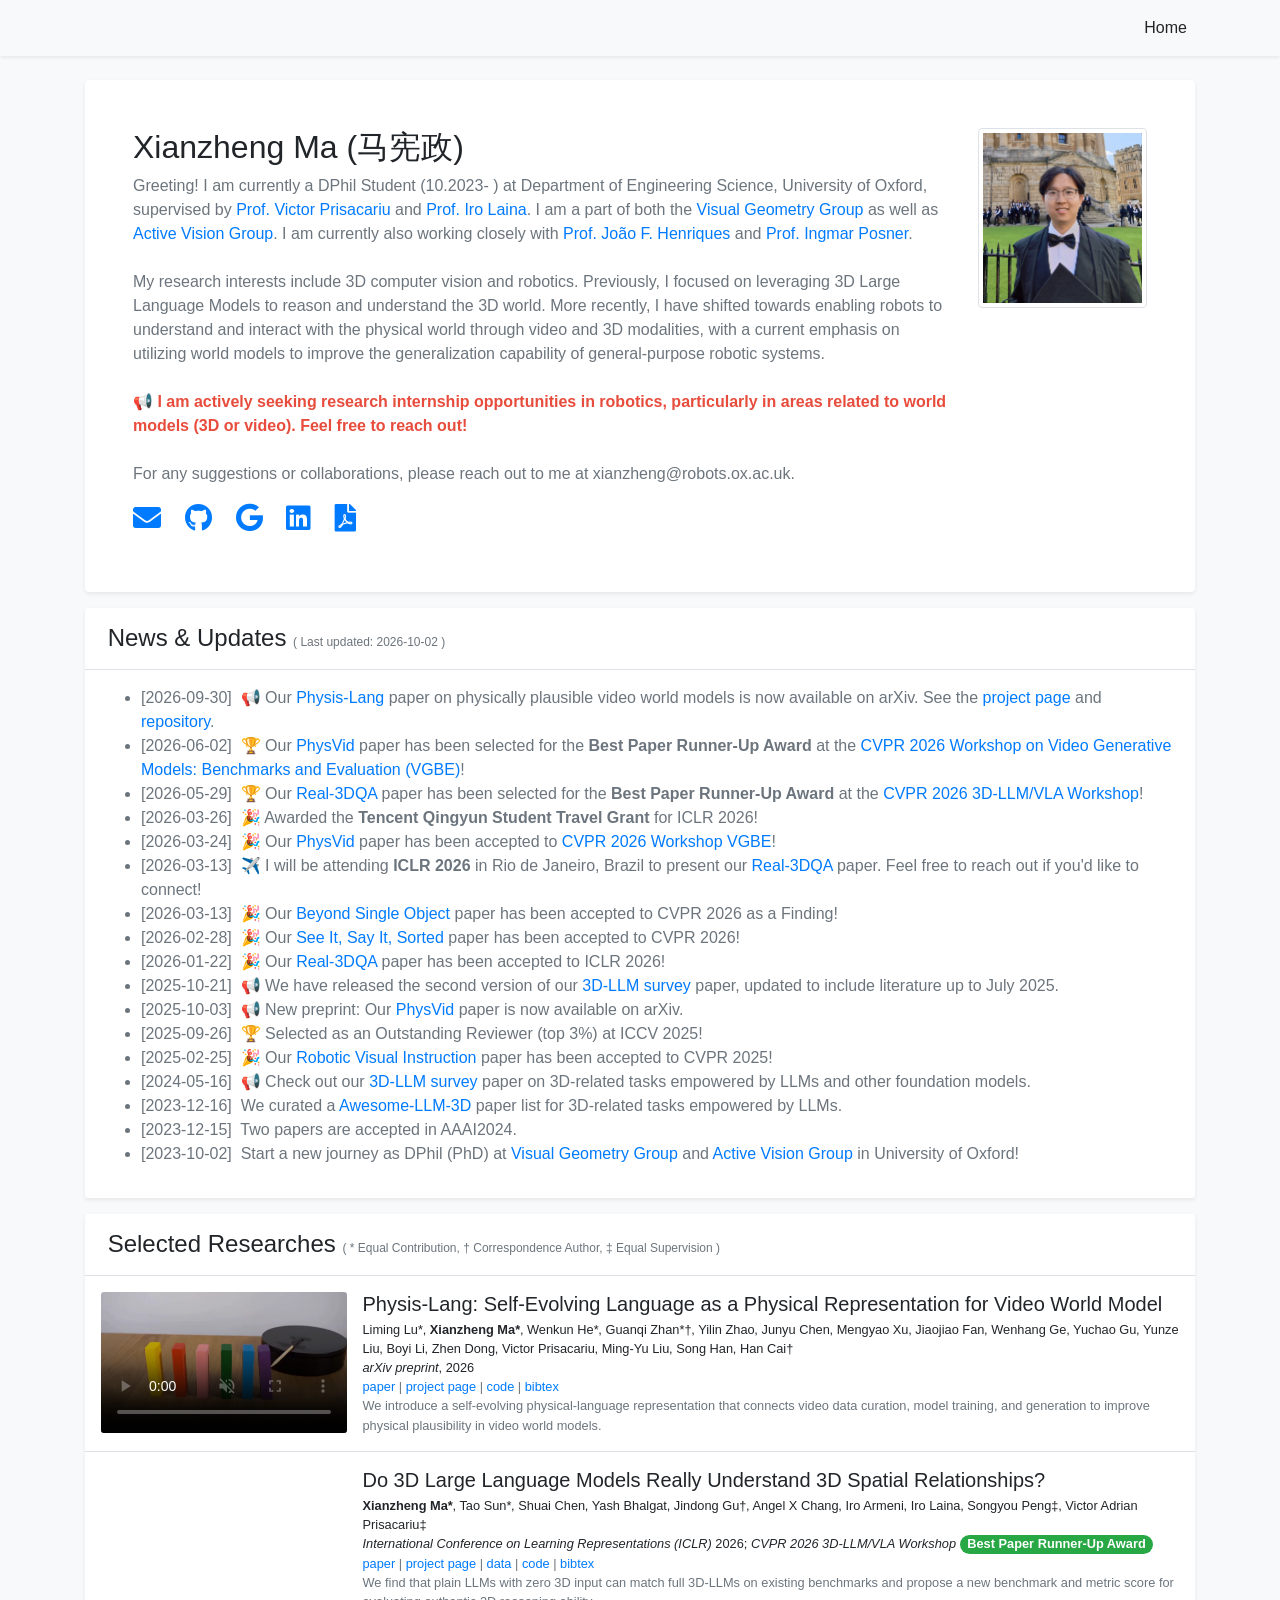
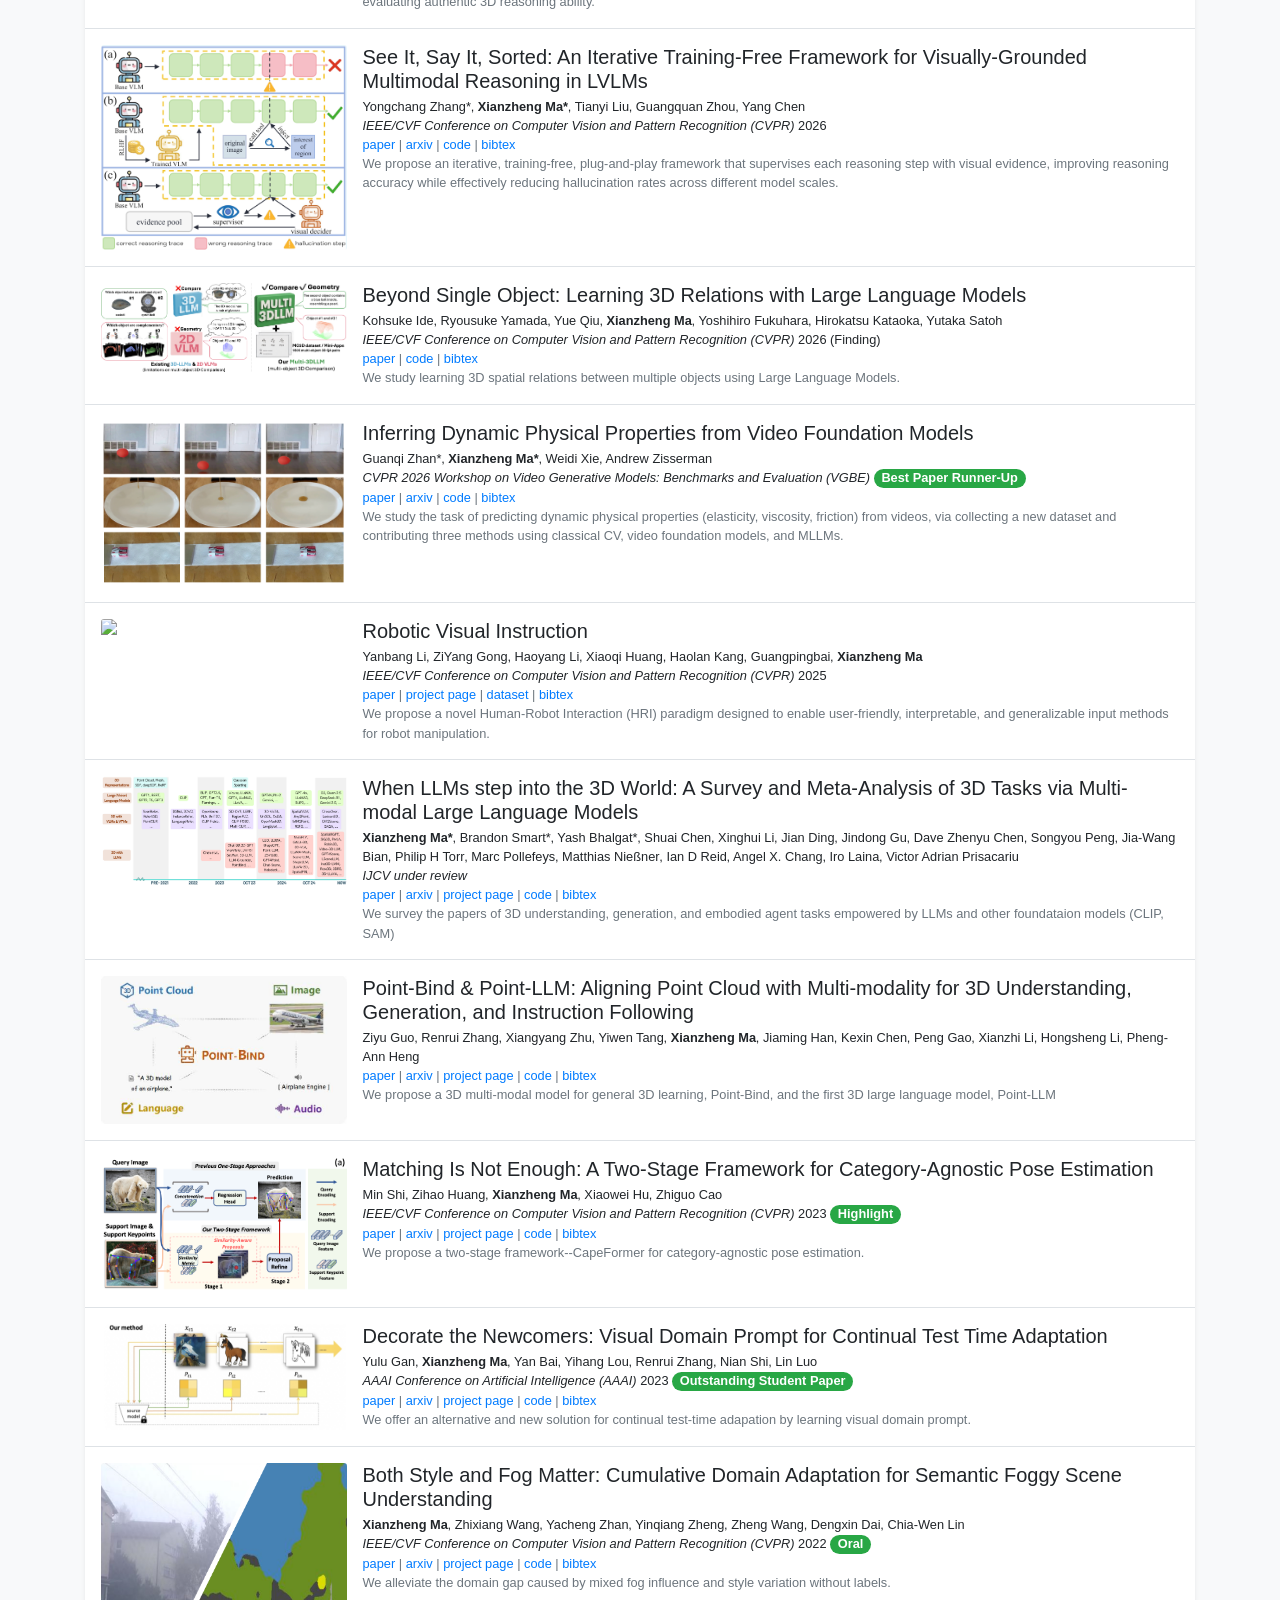
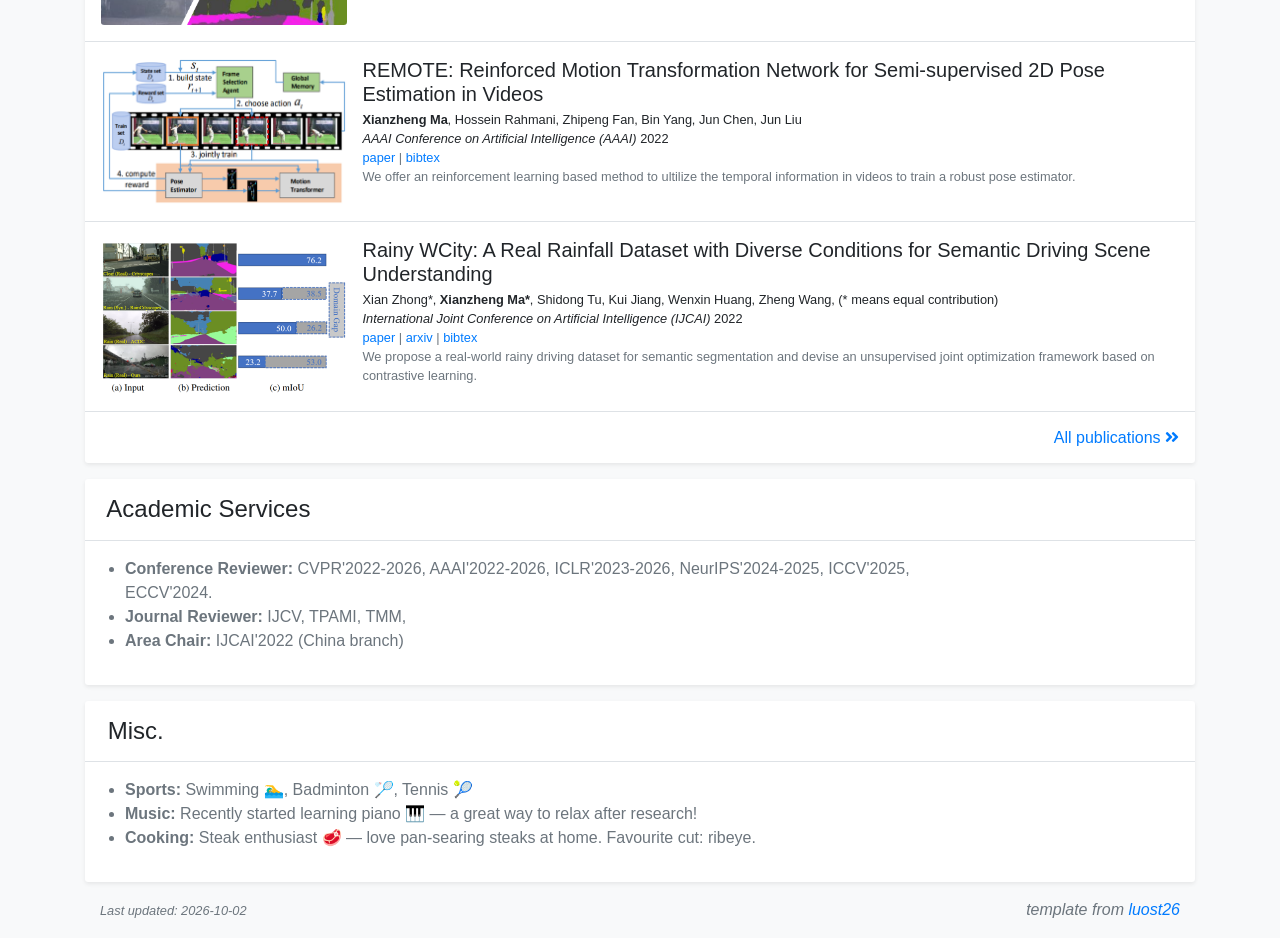
==== index.html @ 6985149c "Unify paper links in homepage news" ====
<!DOCTYPE html>
<html>

<head>
    <meta charset="utf-8">
    <meta name="viewport" content="width=device-width, initial-scale=1, shrink-to-fit=no">
    <title>Xianzheng Ma</title>
    <link href="assets/images/logo.png" rel="shortcut icon">
</head>

<!-- Stylesheets -->
<link rel="stylesheet" href="https://cdnjs.cloudflare.com/ajax/libs/twitter-bootstrap/4.6.0/css/bootstrap.min.css"
    integrity="sha512-P5MgMn1jBN01asBgU0z60Qk4QxiXo86+wlFahKrsQf37c9cro517WzVSPPV1tDKzhku2iJ2FVgL67wG03SGnNA=="
    crossorigin="anonymous" />
<link rel="stylesheet" href="https://cdnjs.cloudflare.com/ajax/libs/font-awesome/5.15.1/css/all.min.css"
    integrity="sha512-+4zCK9k+qNFUR5X+cKL9EIR+ZOhtIloNl9GIKS57V1MyNsYpYcUrUeQc9vNfzsWfV28IaLL3i96P9sdNyeRssA=="
    crossorigin="anonymous">
<link rel="stylesheet" href="https://cdnjs.cloudflare.com/ajax/libs/academicons/1.9.1/css/academicons.min.css"
    integrity="sha512-b1ASx0WHgVFL5ZQhTgiPWX+68KjS38Jk87jg7pe+qC7q9YkEtFq0z7xCglv7qGIs/68d3mAp+StfC8WKC5SSAg=="
    crossorigin="anonymous" />
<link rel="stylesheet" href="https://cdnjs.cloudflare.com/ajax/libs/lato-font/3.0.0/css/lato-font.min.css">
<link rel="stylesheet" href="assets/css/global.css">


<body class="bg-light">
    <nav class="navbar navbar-expand-lg navbar-light bg-light fixed-top mb-5 shadow-sm">
        <div class="container">
            <button class="navbar-toggler" type="button" data-toggle="collapse" data-target="#navbarResponsive"
                aria-controls="navbarResponsive" aria-expanded="false" aria-label="Toggle navigation">
                <span class="navbar-toggler-icon"></span>
            </button>

            <div class="collapse navbar-collapse" id="navbarResponsive">
                <ul class="navbar-nav ml-auto">

                    <li class="nav-item active">
                        <a class="nav-link" href="/">Home
                            <span class="sr-only">(current)</span>
                        </a>
                    </li>
                    <!-- <li class="nav-item ">
                    <a class="nav-link" href="misc.html">Misc
                        
                    </a>
                </li> -->
                    <!-- <li class="nav-item ">
                    <a class="nav-link" href="/resources">Resources -->

                    </a>
                    </li>

                </ul>
            </div>
        </div>
    </nav>
    <div class="container">
        <div class="card border-0 shadow-sm bg-white">
            <div class="card-body p-5">
                <div class="row">
                    <div class="col">
                        <p class="h2 font-weight-normal">Xianzheng Ma <span>(马宪政)</span></h1>
                        <p class="text-muted">
                            Greeting! I am currently a DPhil Student (10.2023- ) at Department of Engineering Science,
                            University of Oxford, supervised by <a target="_blank"
                                href="https://www.robots.ox.ac.uk/~victor//">Prof. Victor Prisacariu</a> and <a
                                target="_blank" href="https://eng.ox.ac.uk/people/iro-laina/">Prof. Iro Laina</a>.
                            I am a part of both the <a href="https://www.robots.ox.ac.uk/~vgg/">Visual Geometry
                                Group</a> as well as <a
                                href="https://www.robots.ox.ac.uk/ActiveVision/index.html">Active Vision Group</a>.
                            <!-- Previously, I was a full-time researcher at Shanghai AI Lab, under the supervision of <a
                                target="_blank" href="http://xpixel.group/2010/01/20/chaodong.html">Prof. Chao Dong</a>.
                            I obtained my Bachelor's and Master's degrees from Wuhan University in 2018 and 2021. <br>
                            <br> -->
                            I am currently also working closely with <a target="_blank"
                                href="https://www.robots.ox.ac.uk/~joao/">Prof. João F. Henriques</a> and <a
                                target="_blank" href="https://ori.ox.ac.uk/people/ingmar-posner">Prof. Ingmar
                                Posner</a>.
                            <br><br>
                            My research interests include 3D computer vision and robotics. Previously, I focused on
                            leveraging 3D Large Language Models to reason and understand the 3D world. More recently, I
                            have
                            shifted towards enabling robots to understand and interact with the physical world through
                            video and
                            3D modalities, with a current emphasis on utilizing world models to improve the
                            generalization capability of general-purpose robotic systems. <br> <br>
                            <strong style="color: #e74c3c;">📢 I am actively seeking research internship opportunities
                                in robotics,
                                particularly in areas related to world models (3D or video). Feel free to
                                reach out!</strong> <br> <br>
                            For any suggestions or collaborations, please reach out to me at xianzheng@robots.ox.ac.uk.
                        </p>
                        <p class="text-muted">

                        </p>
                    </div>
                    <div class="col-md-auto">
                        <figure class="figure">
                            <img src="assets/images/portrait_L.jpg" class="figure-img img-fluid img-thumbnail"
                                style="height: 180px;" data-toggle="tooltip" data-placement="top">
                            <figcaption class="figure-caption text-right"></figcaption>
                        </figure>
                    </div>

                </div>
                <div class="row h3">
                    <div class="col">
                        <a class="pr-3" href="mailto:xianzheng@robots.ox.ac.uk">
                            <i class="fa fa-envelope"></i></a>
                        <a class="pr-3" target="_blank" href="https://github.com/xianzhengma">
                            <i class="fab fa-github"></i></a>
                        <a class="pr-3" target="_blank"
                            href="https://scholar.google.com/citations?user=NS8g2mMAAAAJ&hl=zh-CN&oi=ao">
                            <i class="fab fa-google"></i></a>
                        <a class="pr-3" target="_blank" href="https://www.linkedin.com/in/xianzheng-ma-34035126b/">
                            <i class="fab fa-linkedin"></i></a>
                        <a class="pr-3" target="_blank" href="cv/cv_xianzheng_ma.pdf">
                            <i class="fa fa-file-pdf"></i></a>
                    </div>
                </div>
            </div>
        </div>

        <div class="my-3 p-0 bg-white shadow-sm rounded-sm">
            <h4 class="border-bottom border-gray p-3 mb-0">
                <i class="fas"></i> News & Updates <small class="text-muted"
                    style="font-size: 0.5em; font-weight: normal;">( Last updated: 2026-10-02 )</small>
            </h4>
            <div class="p-3 pl-md-3 text-muted">
                <ul>
                    <li class="text-muted">
                        [2026-09-30]&nbsp; 📢 Our <a href="https://arxiv.org/abs/2609.40358">Physis-Lang</a> paper on physically plausible video world models is now available on arXiv. See the <a href="https://physis-intelligence.github.io/physis-lang-web/">project page</a> and <a href="https://github.com/Physis-Intelligence/Physis-Lang">repository</a>.
                    </li>
                    <li class="text-muted">
                        [2026-06-02]&nbsp; 🏆 Our <a href="https://arxiv.org/abs/2510.02311">PhysVid</a> paper has been selected for the <strong>Best Paper Runner-Up Award</strong> at the <a href="https://vidgen-bench-eval.github.io/">CVPR 2026 Workshop on Video Generative Models: Benchmarks and Evaluation (VGBE)</a>!
                    </li>
                    <li class="text-muted">
                        [2026-05-29]&nbsp; 🏆 Our <a href="https://real-3dqa.github.io/">Real-3DQA</a> paper has been selected for the <strong>Best Paper Runner-Up Award</strong> at the <a href="https://3d-llm-vla.github.io/">CVPR 2026 3D-LLM/VLA Workshop</a>!
                    </li>
                    <li class="text-muted">
                        [2026-03-26]&nbsp; 🎉 Awarded the <strong>Tencent Qingyun Student Travel Grant</strong> for ICLR 2026!
                    </li>
                    <li class="text-muted">
                        [2026-03-24]&nbsp; 🎉 Our <a href="https://arxiv.org/abs/2510.02311">PhysVid</a> paper has been accepted to <a href="https://vidgen-bench-eval.github.io/">CVPR 2026 Workshop VGBE</a>!
                    </li>
                    <li class="text-muted">
                        [2026-03-13]&nbsp; ✈️ I will be attending <strong>ICLR 2026</strong> in Rio de Janeiro, Brazil
                        to present our <a href="https://real-3dqa.github.io/">Real-3DQA</a> paper. Feel free to reach
                        out if you'd like to connect!
                    </li>
                    <li class="text-muted">
                        [2026-03-13]&nbsp; 🎉 Our <a href="https://arxiv.org/abs/2608.15710">Beyond Single Object</a> paper has been accepted to CVPR 2026 as a
                        Finding!
                    </li>
                    <li class="text-muted">
                        [2026-02-28]&nbsp; 🎉 Our <a href="https://arxiv.org/abs/2602.21497v1">See It, Say It, Sorted</a> paper has been accepted to CVPR 2026!
                    </li>
                    <li class="text-muted">
                        [2026-01-22]&nbsp; 🎉 Our <a href="https://real-3dqa.github.io/">Real-3DQA</a> paper has been
                        accepted to ICLR 2026!
                    </li>
                    <li class="text-muted">
                        [2025-10-21]&nbsp; 📢 We have released the second version of our <a href="https://arxiv.org/abs/2405.10255v2">3D-LLM survey</a> paper, updated to include literature up to July 2025.
                    </li>
                    <li class="text-muted">
                        [2025-10-03]&nbsp; 📢 New preprint: Our <a href="https://arxiv.org/abs/2510.02311">PhysVid</a> paper is now available on arXiv.
                    </li>
                    <li class="text-muted">
                        [2025-09-26]&nbsp; 🏆 Selected as an Outstanding Reviewer (top 3%) at ICCV 2025!
                    </li>
                    <li class="text-muted">
                        [2025-02-25]&nbsp; 🎉 Our <a href="https://arxiv.org/abs/2505.00693">Robotic Visual Instruction</a> paper has been accepted to CVPR 2025!
                    </li>
                    <li class="text-muted">
                        [2024-05-16]&nbsp; 📢 Check out our <a href="https://arxiv.org/abs/2405.10255">3D-LLM survey</a> paper on 3D-related tasks empowered by LLMs and other foundation models.
                    </li>
                    <li class="text-muted">
                        [2023-12-16]&nbsp; We curated a <a
                            href="https://github.com/ActiveVisionLab/Awesome-LLM-3D">Awesome-LLM-3D</a> paper list for
                        3D-related tasks empowered by LLMs.
                    </li>
                    <li class="text-muted">
                        [2023-12-15]&nbsp; Two papers are accepted in AAAI2024.
                    </li>
                    <li class="text-muted">
                        [2023-10-02]&nbsp; Start a new journey as DPhil (PhD) at <a
                            href="https://www.robots.ox.ac.uk/~vgg/">Visual Geometry Group</a> and <a
                            href="https://www.robots.ox.ac.uk/ActiveVision/index.html">Active Vision Group</a> in
                        University of Oxford!
                    </li>
                </ul>
            </div>
        </div>


        <div class="my-3 p-0 bg-white shadow-sm rounded-sm">
            <h4 class="border-bottom border-gray p-3 mb-0">
                <i class="fas"></i> Selected Researches <small class="text-muted"
                    style="font-size: 0.5em; font-weight: normal;">( * Equal Contribution, † Correspondence Author, ‡
                    Equal Supervision )</small>
            </h4>

            <div class="row no-gutters position-relative border-bottom border-gray">
                <div class="col-md-4 col-xl-3 mb-md-0 p-md-3">
                    <video id="physis-demo-video" class="w-100 rounded-sm" autoplay muted playsinline controls preload="metadata"
                        style="aspect-ratio: 832 / 480; height: auto; display: block;"
                        poster="assets/pub/2026/physis-lang/collision.jpg"
                        aria-label="Physis-Lang demo: contact and collision">
                        <source src="assets/pub/2026/physis-lang/collision.mp4" type="video/mp4">
                    </video>
                </div>
                <div class="col-md-8 col-xl-9 position-static p-3 pl-md-0">
                    <h5 class="mt-0 mb-1 font-weight-normal">Physis-Lang: Self-Evolving Language as a Physical Representation for Video World Model</h5>
                    <p class="mt-0 mb-0 small">
                        <span class="comma text-body">Liming Lu*</span>
                        <span class="comma text-body"><strong>Xianzheng Ma*</strong></span>
                        <span class="comma text-body">Wenkun He*</span>
                        <span class="comma text-body">Guanqi Zhan*†</span>
                        <span class="comma text-body">Yilin Zhao</span>
                        <span class="comma text-body">Junyu Chen</span>
                        <span class="comma text-body">Mengyao Xu</span>
                        <span class="comma text-body">Jiaojiao Fan</span>
                        <span class="comma text-body">Wenhang Ge</span>
                        <span class="comma text-body">Yuchao Gu</span>
                        <span class="comma text-body">Yunze Liu</span>
                        <span class="comma text-body">Boyi Li</span>
                        <span class="comma text-body">Zhen Dong</span>
                        <span class="comma text-body">Victor Prisacariu</span>
                        <span class="comma text-body">Ming-Yu Liu</span>
                        <span class="comma text-body">Song Han</span>
                        <span class="comma text-body">Han Cai†</span>
                    </p>

                    <p class="mt-0 mb-0 small"><i>arXiv preprint</i>, 2026</p>
                    <p class="small pb-0 mb-0 lh-125 text-muted abstract-links">
                        <a target="_blank" href="https://arxiv.org/abs/2609.40358">paper</a> |
                        <a target="_blank" href="https://physis-intelligence.github.io/physis-lang-web/">project page</a> |
                        <a target="_blank" href="https://github.com/Physis-Intelligence/Physis-Lang">code</a> |
                        <a target="_blank" href="https://physis-intelligence.github.io/physis-lang-web/#citation">bibtex</a>
                    </p>

                    <p class="mt-0 mb-0 small text-muted">We introduce a self-evolving physical-language representation that connects video data curation, model training, and generation to improve physical plausibility in video world models.</p>
                </div>
            </div>

            <div class="row no-gutters position-relative border-bottom border-gray">
                <div class="col-md-4 col-xl-3 mb-md-0 p-md-3 pub-thumbnail">
                    <video autoplay loop muted playsinline class="w-100 rounded-sm">
                        <source src="assets/pub/2026/real3dqa/demo.mp4" type="video/mp4">
                    </video>
                </div>
                <div class="col-md-8 col-xl-9 position-static p-3 pl-md-0">
                    <h5 class="mt-0 mb-1 font-weight-normal">Do 3D Large Language Models Really Understand 3D Spatial
                        Relationships?</h5>
                    <p class="mt-0 mb-0 small">
                        <span class="comma text-body"><strong>Xianzheng Ma*</strong></span>
                        <span class="comma text-body" target="_blank">Tao Sun*</span>
                        <span class="comma text-body" target="_blank">Shuai Chen</span>
                        <span class="comma text-body" target="_blank">Yash Bhalgat</span>
                        <span class="comma text-body" target="_blank">Jindong Gu†</span>
                        <span class="comma text-body" target="_blank">Angel X Chang</span>
                        <span class="comma text-body" target="_blank">Iro Armeni</span>
                        <span class="comma text-body" target="_blank">Iro Laina</span>
                        <span class="comma text-body" target="_blank">Songyou Peng‡</span>
                        <span class="comma text-body" target="_blank">Victor Adrian Prisacariu‡</span>
                    </p>

                    <p class="mt-0 mb-0 small"><i>International Conference on Learning Representations (ICLR)</i> 2026; <i>CVPR 2026 3D-LLM/VLA Workshop</i> <span class="badge badge-pill badge-custom badge-success">Best Paper Runner-Up Award</span>
                    </p>
                    <p class="mt-0 mb-0 small text-muted"></p>

                    <p class="small pb-0 mb-0 lh-125 text-muted abstract-links">
                        <a target="_blank" href="https://arxiv.org/abs/2603.23523">paper</a> |
                        <a target="_blank" href="https://real-3dqa.github.io/">project page</a> |
                        <a target="_blank" href="https://huggingface.co/datasets/Oliver-Ma/Real-3DQA">data</a> |
                        <a target="_blank" href="https://github.com/xianzhengma/Real-3DQA">code</a> |
                        <a target="_blank" href="">bibtex</a>
                    </p>

                    <p class="mt-0 mb-0 small text-muted">We find that plain LLMs with zero 3D input can match full
                        3D-LLMs on existing benchmarks and propose a new benchmark and metric score for evaluating
                        authentic 3D reasoning ability.</p>

                </div>
            </div>

            <div class="row no-gutters position-relative border-bottom border-gray">
                <div class="col-md-4 col-xl-3 mb-md-0 p-md-3 pub-thumbnail">
                    <img src="assets/pub/2026/siss/thumbnail.png" class="lazy w-100 rounded-sm">
                </div>
                <div class="col-md-8 col-xl-9 position-static p-3 pl-md-0">
                    <h5 class="mt-0 mb-1 font-weight-normal">See It, Say It, Sorted: An Iterative Training-Free
                        Framework for Visually-Grounded Multimodal Reasoning in LVLMs</h5>
                    <p class="mt-0 mb-0 small">
                        <span class="comma text-body" target="_blank">Yongchang Zhang*</span>
                        <span class="comma text-body"><strong>Xianzheng Ma*</strong></span>
                        <span class="comma text-body" target="_blank">Tianyi Liu</span>
                        <span class="comma text-body" target="_blank">Guangquan Zhou</span>
                        <span class="comma text-body" target="_blank">Yang Chen</span>
                    </p>

                    <p class="mt-0 mb-0 small"><i>IEEE/CVF Conference on Computer Vision and Pattern Recognition
                            (CVPR)</i> 2026</p>
                    <p class="mt-0 mb-0 small text-muted"></p>

                    <p class="small pb-0 mb-0 lh-125 text-muted abstract-links">
                        <a target="_blank" href="https://arxiv.org/abs/2602.21497v1">paper</a> |
                        <a target="_blank" href="https://arxiv.org/pdf/2602.21497v1">arxiv</a> |
                        <a target="_blank" href="https://github.com/uuuuZYC/ECRD">code</a> |
                        <a target="_blank" href="https://raw.githubusercontent.com/uuuuZYC/ECRD/main/CITATION.bib">bibtex</a>
                    </p>

                    <p class="mt-0 mb-0 small text-muted">We propose an iterative, training-free, plug-and-play
                        framework that supervises each reasoning step with visual evidence, improving reasoning accuracy
                        while effectively reducing hallucination rates across different model scales.</p>

                </div>
            </div>

            <div class="row no-gutters position-relative border-bottom border-gray">
                <div class="col-md-4 col-xl-3 mb-md-0 p-md-3 pub-thumbnail">
                    <img src="assets/pub/2026/beyond3d/thumbnail.png" class="lazy w-100 rounded-sm">
                </div>
                <div class="col-md-8 col-xl-9 position-static p-3 pl-md-0">
                    <h5 class="mt-0 mb-1 font-weight-normal">Beyond Single Object: Learning 3D Relations with Large
                        Language Models</h5>
                    <p class="mt-0 mb-0 small">
                        <span class="comma text-body" target="_blank">Kohsuke Ide</span>
                        <span class="comma text-body" target="_blank">Ryousuke Yamada</span>
                        <span class="comma text-body" target="_blank">Yue Qiu</span>
                        <span class="comma text-body"><strong>Xianzheng Ma</strong></span>
                        <span class="comma text-body" target="_blank">Yoshihiro Fukuhara</span>
                        <span class="comma text-body" target="_blank">Hirokatsu Kataoka</span>
                        <span class="comma text-body" target="_blank">Yutaka Satoh</span>
                    </p>

                    <p class="mt-0 mb-0 small"><i>IEEE/CVF Conference on Computer Vision and Pattern Recognition
                            (CVPR)</i> 2026 (Finding)</p>
                    <p class="mt-0 mb-0 small text-muted"></p>

                    <p class="small pb-0 mb-0 lh-125 text-muted abstract-links">
                        <a target="_blank" href="https://arxiv.org/abs/2608.15710">paper</a> |
                        <a target="_blank" href="https://github.com/KohsukeIde/BeyondSingleObject">code</a> |
                        <a target="_blank" href="https://github.com/KohsukeIde/BeyondSingleObject#-citation">bibtex</a>
                    </p>

                    <p class="mt-0 mb-0 small text-muted">We study learning 3D spatial relations between multiple
                        objects using Large Language Models.</p>

                </div>
            </div>

            <div class="row no-gutters position-relative border-bottom border-gray">
                <div class="col-md-4 col-xl-3 mb-md-0 p-md-3 pub-thumbnail">
                    <img src="assets/pub/2025/physvid/thumbnail.png" class="lazy w-100 rounded-sm">
                </div>
                <div class="col-md-8 col-xl-9 position-static p-3 pl-md-0">
                    <h5 class="mt-0 mb-1 font-weight-normal">Inferring Dynamic Physical Properties from Video Foundation
                        Models</h5>
                    <p class="mt-0 mb-0 small">
                        <span class="comma text-body" target="_blank">Guanqi Zhan*</span>
                        <span class="comma text-body"><strong>Xianzheng Ma*</strong></span>
                        <span class="comma text-body" target="_blank">Weidi Xie</span>
                        <span class="comma text-body" target="_blank">Andrew Zisserman</span>
                    </p>

                    <p class="mt-0 mb-0 small"><i>CVPR 2026 Workshop on Video Generative Models: Benchmarks and Evaluation (VGBE)</i> <span class="badge badge-pill badge-custom badge-success">Best Paper Runner-Up</span></p>
                    <p class="mt-0 mb-0 small text-muted"></p>

                    <p class="small pb-0 mb-0 lh-125 text-muted abstract-links">
                        <a target="_blank" href="https://arxiv.org/abs/2510.02311">paper</a> |
                        <a target="_blank" href="https://arxiv.org/pdf/2510.02311">arxiv</a> |
                        <a target="_blank" href="https://github.com/xianzhengma/PhysVid">code</a> |
                        <a target="_blank" href="">bibtex</a>
                    </p>

                    <p class="mt-0 mb-0 small text-muted">We study the task of predicting dynamic physical properties
                        (elasticity, viscosity, friction) from videos, via collecting a new dataset and contributing
                        three methods using classical CV, video foundation models, and MLLMs.</p>

                </div>
            </div>

            <div class="row no-gutters position-relative border-bottom border-gray">
                <div class="col-md-4 col-xl-3 mb-md-0 p-md-3 pub-thumbnail">
                    <img src="assets/pub/2025/robotic/rvp.gif" class="lazy w-100 rounded-sm">
                </div>
                <div class="col-md-8 col-xl-9 position-static p-3 pl-md-0">
                    <h5 class="mt-0 mb-1 font-weight-normal">Robotic Visual Instruction</h5>
                    <p class="mt-0 mb-0 small">
                        <span class="comma text-body" target="_blank">Yanbang Li</span>
                        <span class="comma text-body" target="_blank">ZiYang Gong</span>
                        <span class="comma text-body" target="_blank">Haoyang Li</span>
                        <span class="comma text-body" target="_blank">Xiaoqi Huang</span>
                        <span class="comma text-body" target="_blank">Haolan Kang</span>
                        <span class="comma text-body" target="_blank">Guangpingbai</span>
                        <span class="comma text-body"><strong>Xianzheng Ma</strong></span>
                    </p>

                    <p class="mt-0 mb-0 small"><i>IEEE/CVF Conference on Computer Vision and Pattern Recognition
                            (CVPR)</i> 2025</p>
                    <p class="mt-0 mb-0 small text-muted"></p>

                    <p class="small pb-0 mb-0 lh-125 text-muted abstract-links">
                        <a target="_blank" href="https://arxiv.org/abs/2505.00693">paper</a> |
                        <a target="_blank" href="https://robotic-visual-instruction.github.io/">project page</a> |
                        <a target="_blank" href="https://github.com/robotic-visual-instruction/RoVI-Book">dataset</a> |
                        <a target="_blank" href="">bibtex</a>
                    </p>

                    <p class="mt-0 mb-0 small text-muted">We propose a novel Human-Robot Interaction (HRI) paradigm
                        designed to enable user-friendly, interpretable, and generalizable input methods for robot
                        manipulation.</p>

                </div>
            </div>

            <div class="row no-gutters position-relative border-bottom border-gray">
                <div class="col-md-4 col-xl-3 mb-md-0 p-md-3 pub-thumbnail">
                    <img src="assets/pub/2024/survey/Figure_1_v8.png" class="lazy w-100 rounded-sm">
                </div>
                <div class="col-md-8 col-xl-9 position-static p-3 pl-md-0">
                    <h5 class="mt-0 mb-1 font-weight-normal">When LLMs step into the 3D World: A Survey and
                        Meta-Analysis of 3D Tasks via Multi-modal Large Language Models
                    </h5>
                    <p class="mt-0 mb-0 small">
                        <span class="comma text-body"><strong>Xianzheng Ma*</strong></span>
                        <span class="comma text-body" target="_blank">Brandon Smart*</span>
                        <a class="comma text-body" target="_blank">Yash Bhalgat*</a>
                        <span class="comma text-body" target="_blank">Shuai Chen</span>
                        <span class="comma text-body" target="_blank">Xinghui Li</span>
                        <span class="comma text-body" target="_blank">Jian Ding</span>
                        <span class="comma text-body" target="_blank">Jindong Gu</span>
                        <span class="comma text-body" target="_blank">Dave Zhenyu Chen</span>
                        <span class="comma text-body" target="_blank">Songyou Peng</span>
                        <span class="comma text-body" target="_blank">Jia-Wang Bian</span>
                        <span class="comma text-body" target="_blank">Philip H Torr</span>
                        <span class="comma text-body" target="_blank">Marc Pollefeys</span>
                        <span class="comma text-body" target="_blank">Matthias Nießner</span>
                        <span class="comma text-body" target="_blank">Ian D Reid</span>
                        <span class="comma text-body" target="_blank">Angel X. Chang</span>
                        <span class="comma text-body" target="_blank">Iro Laina</span>
                        <span class="comma text-body" target="_blank">Victor Adrian Prisacariu</span>
                    </p>

                    <p class="mt-0 mb-0 small"><i>IJCV under review
                        </i>
                    <p class="mt-0 mb-0 small text-muted"></p>

                    <p class="small pb-0 mb-0 lh-125 text-muted abstract-links">


                        <a target="_blank" href="https://arxiv.org/pdf/2405.10255v2">paper</a> |
                        <a target="_blank" href="https://arxiv.org/abs/2405.10255v2">arxiv</a> |
                        <a target="_blank" href="https://github.com/ActiveVisionLab/Awesome-LLM-3D">project page</a> |
                        <a target="_blank" href="https://github.com/ActiveVisionLab/Awesome-LLM-3D">code</a> |
                        <a target="_blank" href="">bibtex</a>

                    </p>


                    <p class="mt-0 mb-0 small text-muted">We survey the papers of 3D understanding, generation, and
                        embodied agent tasks empowered by LLMs and other foundataion models (CLIP, SAM) </p>

                </div>
            </div>

            <div class="row no-gutters position-relative border-bottom border-gray">
                <div class="col-md-4 col-xl-3 mb-md-0 p-md-3 pub-thumbnail">
                    <img src="assets/pub/2023/match/point-bind.jpg" class="lazy w-100 rounded-sm">
                </div>
                <div class="col-md-8 col-xl-9 position-static p-3 pl-md-0">
                    <h5 class="mt-0 mb-1 font-weight-normal">Point-Bind & Point-LLM: Aligning Point Cloud with
                        Multi-modality for 3D Understanding, Generation, and Instruction Following
                    </h5>
                    <p class="mt-0 mb-0 small">
                        <a class="comma text-body" target="_blank">Ziyu Guo</a>
                        <span class="comma text-body" target="_blank">Renrui Zhang</span>
                        <span class="comma text-body" target="_blank">Xiangyang Zhu</span>
                        <span class="comma text-body" target="_blank">Yiwen Tang</span>
                        <span class="comma text-body"><strong>Xianzheng Ma</strong></span>
                        <span class="comma text-body" target="_blank">Jiaming Han</span>
                        <span class="comma text-body" target="_blank">Kexin Chen</span>
                        <span class="comma text-body" target="_blank">Peng Gao</span>
                        <span class="comma text-body" target="_blank">Xianzhi Li</span>
                        <span class="comma text-body" target="_blank">Hongsheng Li</span>
                        <span class="comma text-body" target="_blank">Pheng-Ann Heng</span>
                    </p>

                    <!-- <p class="mt-0 mb-0 small"><i>ICLR under review -->
                    </i>
                    <p class="mt-0 mb-0 small text-muted"></p>

                    <p class="small pb-0 mb-0 lh-125 text-muted abstract-links">


                        <a target="_blank" href="https://arxiv.org/pdf/2309.00615.pdf">paper</a> |
                        <a target="_blank" href="https://arxiv.org/pdf/2309.00615.pdf">arxiv</a> |
                        <a target="_blank" href="">project page</a> |
                        <a target="_blank" href="https://github.com/ZrrSkywalker/Point-Bind_Point-LLM">code</a> |
                        <a target="_blank" href="">bibtex</a>

                    </p>


                    <p class="mt-0 mb-0 small text-muted">We propose a 3D multi-modal model for general 3D learning,
                        Point-Bind, and the first 3D large language model, Point-LLM </p>

                </div>
            </div>

            <div class="row no-gutters position-relative border-bottom border-gray">
                <div class="col-md-4 col-xl-3 mb-md-0 p-md-3 pub-thumbnail">
                    <img src="assets/pub/2023/match/match.png" class="lazy w-100 rounded-sm">
                </div>
                <div class="col-md-8 col-xl-9 position-static p-3 pl-md-0">
                    <h5 class="mt-0 mb-1 font-weight-normal">Matching Is Not Enough: A Two-Stage Framework for
                        Category-Agnostic Pose Estimation
                    </h5>
                    <p class="mt-0 mb-0 small">
                        <a class="comma text-body" target="_blank">Min Shi</a>
                        <span class="comma text-body" target="_blank">Zihao Huang</span>
                        <span class="comma text-body"><strong>Xianzheng Ma</strong></span>
                        <span class="comma text-body" target="_blank">Xiaowei Hu</span>
                        <span class="comma text-body" target="_blank">Zhiguo Cao</span>
                    </p>
                    <p class="mt-0 mb-0 small"><i>IEEE/CVF Conference on Computer Vision and Pattern Recognition (CVPR)
                        </i> 2023 <span class="badge badge-pill badge-custom badge-success">Highlight</span></p>
                    <p class="mt-0 mb-0 small text-muted"></p>

                    <p class="small pb-0 mb-0 lh-125 text-muted abstract-links">


                        <a target="_blank"
                            href="https://openaccess.thecvf.com/content/CVPR2023/papers/Shi_Matching_Is_Not_Enough_A_Two-Stage_Framework_for_Category-Agnostic_Pose_CVPR_2023_paper.pdf">paper</a>
                        |
                        <a target="_blank"
                            href="https://openaccess.thecvf.com/content/CVPR2023/papers/Shi_Matching_Is_Not_Enough_A_Two-Stage_Framework_for_Category-Agnostic_Pose_CVPR_2023_paper.pdf">arxiv</a>
                        |
                        <a target="_blank" href="">project page</a> |
                        <a target="_blank" href="github.com/flyinglynx/CapeFormer">code</a> |
                        <a target="_blank" href="">bibtex</a>

                    </p>


                    <p class="mt-0 mb-0 small text-muted">We propose a two-stage framework--CapeFormer for
                        category-agnostic pose estimation. </p>

                </div>
            </div>

            <div class="row no-gutters position-relative border-bottom border-gray">
                <div class="col-md-4 col-xl-3 mb-md-0 p-md-3 pub-thumbnail">
                    <img src="assets/pub/2022/rsgr/thumbnail1.png" class="lazy w-100 rounded-sm">
                </div>
                <div class="col-md-8 col-xl-9 position-static p-3 pl-md-0">
                    <h5 class="mt-0 mb-1 font-weight-normal">Decorate the Newcomers: Visual Domain Prompt for Continual
                        Test Time Adaptation
                    </h5>
                    <p class="mt-0 mb-0 small">

                        <span class="comma text-body" target="_blank">Yulu Gan</span>
                        <span class="comma text-body"><strong>Xianzheng Ma</strong></span>
                        <span class="comma text-body" target="_blank">Yan Bai</span>
                        <span class="comma text-body" target="_blank">Yihang Lou</span>
                        <span class="comma text-body" target="_blank">Renrui Zhang</span>
                        <span class="comma text-body" target="_blank">Nian Shi</span>
                        <span class="comma text-body" target="_blank">Lin Luo</span>
                    </p>
                    <p class="mt-0 mb-0 small"><i> AAAI Conference on Artificial Intelligence (AAAI)
                        </i> 2023 <span class="badge badge-pill badge-custom badge-success">Outstanding Student
                            Paper</span></p>
                    <p class="mt-0 mb-0 small text-muted"></p>

                    <p class="small pb-0 mb-0 lh-125 text-muted abstract-links">


                        <a target="_blank" href="https://arxiv.org/pdf/2212.04145.pdf">paper</a> |
                        <a target="_blank" href="https://arxiv.org/pdf/2212.04145.pdf">arxiv</a> |
                        <a target="_blank" href="">project page</a> |
                        <a target="_blank" href="">code</a> |
                        <a target="_blank" href="">bibtex</a>


                    </p>

                    <p class="mt-0 mb-0 small text-muted">We offer an alternative and new solution for continual
                        test-time adapation by learning visual domain prompt.</p>

                </div>
            </div>

            <div class="row no-gutters position-relative border-bottom border-gray">
                <div class="col-md-4 col-xl-3 mb-md-0 p-md-3 pub-thumbnail">
                    <img src="assets/pub/2022/cdm/thumbnail.png" class="lazy w-100 rounded-sm">
                </div>
                <div class="col-md-8 col-xl-9 position-static p-3 pl-md-0">
                    <h5 class="mt-0 mb-1 font-weight-normal">Both Style and Fog Matter: Cumulative Domain Adaptation for
                        Semantic Foggy Scene Understanding
                    </h5>
                    <p class="mt-0 mb-0 small">
                        <span class="comma text-body"><strong>Xianzheng Ma</strong></span>
                        <a class="comma text-body" target="_blank"
                            href="https://scholar.google.com/citations?user=NS8g2mMAAAAJ&hl=zh-CN">Zhixiang Wang</a>
                        <span class="comma text-body" target="_blank">Yacheng Zhan</span>
                        <a class="comma text-body" target="_blank"
                            href="https://researchmap.jp/yinqiangzheng?lang=en">Yinqiang Zheng</a>
                        <a class="comma text-body" target="_blank" href="https://wangzwhu.github.io/home/">Zheng
                            Wang</a>
                        <a class="comma text-body" target="_blank" href="https://vas.mpi-inf.mpg.de/dengxin/">Dengxin
                            Dai</a>
                        <a class="comma text-body" target="_blank" href="https://www.ee.nthu.edu.tw/cwlin/">Chia-Wen
                            Lin</a>
                    </p>
                    <p class="mt-0 mb-0 small"><i>IEEE/CVF Conference on Computer Vision and Pattern Recognition (CVPR)
                        </i> 2022 <span class="badge badge-pill badge-custom badge-success">Oral</span></p>
                    <p class="mt-0 mb-0 small text-muted"></p>

                    <p class="small pb-0 mb-0 lh-125 text-muted abstract-links">


                        <a target="_blank" href="https://arxiv.org/abs/2112.00484">paper</a> |
                        <a target="_blank" href="https://arxiv.org/abs/2112.00484">arxiv</a> |
                        <a target="_blank" href="">project page</a> |
                        <a target="_blank" href="">code</a> |
                        <a target="_blank" href="">bibtex</a>

                    </p>


                    <p class="mt-0 mb-0 small text-muted">We alleviate the domain gap caused by mixed fog influence and
                        style variation without labels.</p>

                </div>
            </div>

            <div class="row no-gutters position-relative border-bottom border-gray">
                <div class="col-md-4 col-xl-3 mb-md-0 p-md-3 pub-thumbnail">
                    <img src="assets/pub/2022/rsgr/thumbnail2.png" class="lazy w-100 rounded-sm">
                </div>
                <div class="col-md-8 col-xl-9 position-static p-3 pl-md-0">
                    <h5 class="mt-0 mb-1 font-weight-normal">REMOTE: Reinforced Motion Transformation Network for
                        Semi-supervised 2D Pose Estimation in Videos
                    </h5>
                    <p class="mt-0 mb-0 small">
                        <span class="comma text-body"><strong>Xianzheng Ma</strong></span>
                        <span class="comma text-body" target="_blank">Hossein Rahmani</span>
                        <span class="comma text-body" target="_blank">Zhipeng Fan</span>
                        <span class="comma text-body" target="_blank">Bin Yang</span>
                        <span class="comma text-body" target="_blank">Jun Chen</span>
                        <span class="comma text-body" target="_blank">Jun Liu</span>
                    </p>
                    <p class="mt-0 mb-0 small"><i> AAAI Conference on Artificial Intelligence (AAAI)
                        </i> 2022</p>
                    <p class="mt-0 mb-0 small text-muted"></p>

                    <p class="small pb-0 mb-0 lh-125 text-muted abstract-links">


                        <a target="_blank" href="https://ojs.aaai.org/index.php/AAAI/article/view/20089/19848">paper</a>
                        |
                        <a target="_blank" href="">bibtex</a>


                    </p>

                    <p class="mt-0 mb-0 small text-muted">We offer an reinforcement learning based method to ultilize
                        the temporal information in videos to train a robust pose estimator.</p>

                </div>
            </div>

            <div class="row no-gutters position-relative border-bottom border-gray">
                <div class="col-md-4 col-xl-3 mb-md-0 p-md-3 pub-thumbnail">
                    <img src="assets/pub/2020/dsm/thumbnail3.png" class="lazy w-100 rounded-sm">
                </div>
                <div class="col-md-8 col-xl-9 position-static p-3 pl-md-0">
                    <h5 class="mt-0 mb-1 font-weight-normal">Rainy WCity: A Real Rainfall Dataset with Diverse
                        Conditions for Semantic Driving Scene Understanding
                    </h5>
                    <p class="mt-0 mb-0 small">
                        <span class="comma text-body" target="_blank">Xian Zhong*</span>
                        <span class="comma text-body"><strong>Xianzheng Ma*</strong></span>
                        <span class="comma text-body" target="_blank">Shidong Tu</span>
                        <span class="comma text-body" target="_blank">Kui Jiang</span>
                        <span class="comma text-body" target="_blank">Wenxin Huang</span>
                        <span class="comma text-body" target="_blank">Zheng Wang</span>
                        <span class="comma text-body" target="_blank">(* means equal contribution)</span>
                    </p>
                    <p class="mt-0 mb-0 small"><i>International Joint Conference on Artificial Intelligence (IJCAI)</i>
                        2022</p>
                    <p class="small pb-0 mb-0 lh-125 text-muted abstract-links">

                        <a target="_blank" href="https://www.ijcai.org/proceedings/2022/0243.pdf">paper</a> |
                        <a target="_blank" href="https://www.ijcai.org/proceedings/2022/0243.pdf">arxiv</a> |
                        <a target="_blank" href="">bibtex</a>


                    </p>

                    <p class="mt-0 mb-0 small text-muted"></p>

                    <p class="mt-0 mb-0 small text-muted">We propose a real-world rainy driving dataset for semantic
                        segmentation and devise an unsupervised joint optimization framework based on contrastive
                        learning.

                    </p>

                </div>
            </div>

            <h6 class="d-block p-3 mt-0 text-right">
                <a href="https://scholar.google.com/citations?user=NS8g2mMAAAAJ&hl=zh-CN&oi=ao">All publications <i
                        class="fas fa-angle-double-right"></i></a>
            </h6>


        </div>

        <div class="my-3 p-0 bg-white shadow-sm rounded-sm">
            <h4 class="border-bottom border-gray p-3 mb-0">
                <i class="fas"></i> Academic Services
            </h4>
            <div class="col-md-9 col-xl-10 position-static p-3 pl-md-0 text-muted">
                <ul>
                    <li class="text-muted">
                        <strong>Conference Reviewer:</strong> CVPR'2022-2026, AAAI'2022-2026, ICLR'2023-2026,
                        NeurIPS'2024-2025, ICCV'2025, ECCV'2024.
                    </li>
                    <li class="text-muted">
                        <strong>Journal Reviewer:</strong> IJCV, TPAMI, TMM,
                    </li>
                    <li class="text-muted">
                        <strong>Area Chair:</strong> IJCAI'2022 (China branch)
                </ul>
            </div>
        </div>

        <div class="my-3 p-0 bg-white shadow-sm rounded-sm">
            <h4 class="border-bottom border-gray p-3 mb-0">
                <i class="fas"></i> Misc.
            </h4>
            <div class="col-md-9 col-xl-10 position-static p-3 pl-md-0 text-muted">
                <ul>
                    <li class="text-muted">
                        <strong>Sports:</strong> Swimming 🏊‍♂️, Badminton 🏸, Tennis &#127934;
                    </li>
                    <li class="text-muted">
                        <strong>Music:</strong> Recently started learning piano 🎹 — a great way to relax after
                        research!
                    </li>
                    <li class="text-muted">
                        <strong>Cooking:</strong> Steak enthusiast 🥩 — love pan-searing steaks at home. Favourite cut:
                        ribeye.
                    </li>
                </ul>
            </div>
        </div>


        <script type='text/javascript' id='clustrmaps'
            src='//cdn.clustrmaps.com/map_v2.js?cl=ffffff&w=300&t=tt&d=1nUoTTQz0BXhp7T5dFnB1j9r2pX7sCHleOHRdYAkeII&co=2d78ad&cmo=3acc3a&cmn=ff5353&ct=ffffff'></script>



        <footer class="footer">
            <div class="container">
                <div class="row my-3">
                    <div class="col-6">
                        <small class="text-muted"><i>Last updated: 2026-10-02</i></small>
                    </div>
                    <div class="col-6">
                        <div class="float-right text-muted"><i>template from <a href="https://luost.me">luost26</a></i>
                        </div>
                    </div>
                </div>
            </div>
        </footer>



</body>

<!-- Scripts -->
<script src="https://cdnjs.cloudflare.com/ajax/libs/jquery/3.5.1/jquery.min.js"></script>
<script type="text/javascript" src="//cdnjs.cloudflare.com/ajax/libs/jquery.lazy/1.7.9/jquery.lazy.min.js"></script>
<script type="text/javascript"
    src="//cdnjs.cloudflare.com/ajax/libs/jquery.lazy/1.7.9/jquery.lazy.plugins.min.js"></script>
<script src="https://cdnjs.cloudflare.com/ajax/libs/popper.js/1.14.7/umd/popper.min.js"
    integrity="sha384-UO2eT0CpHqdSJQ6hJty5KVphtPhzWj9WO1clHTMGa3JDZwrnQq4sF86dIHNDz0W1"
    crossorigin="anonymous"></script>
<script src="https://cdnjs.cloudflare.com/ajax/libs/twitter-bootstrap/4.6.0/js/bootstrap.min.js"
    integrity="sha512-XKa9Hemdy1Ui3KSGgJdgMyYlUg1gM+QhL6cnlyTe2qzMCYm4nAZ1PsVerQzTTXzonUR+dmswHqgJPuwCq1MaAg=="
    crossorigin="anonymous"></script>
<script src="https://cdnjs.cloudflare.com/ajax/libs/github-buttons/2.14.2/buttons.min.js"
    integrity="sha512-OYwZx04hKFeFNYrWxIyo3atgGpb+cxU0ENWBZs72X7T9U+NoHPM1ftUn/Mfw7dRDXrqWA6M1wBg6z6fGE32aeA=="
    crossorigin="anonymous"></script>
<script src="assets/js/common.js?v=20261002-sequential"></script>



<script>
    (function (i, s, o, g, r, a, m) {
        i['GoogleAnalyticsObject'] = r; i[r] = i[r] || function () {
            (i[r].q = i[r].q || []).push(arguments)
        }, i[r].l = 1 * new Date(); a = s.createElement(o),
            m = s.getElementsByTagName(o)[0]; a.async = 1; a.src = g; m.parentNode.insertBefore(a, m)
    })(window, document, 'script', 'https://www.google-analytics.com/analytics.js', 'ga');

    ga('create', 'UA-104390830-1', 'auto');
    ga('send', 'pageview');

</script>


</html>
---- assets/css/global.css ----
@charset "utf-8";

body {
    font-family: "Lato", sans-serif;
    padding-top: 5.0rem;
}

.navbar {
    opacity: 0.95;
}

.inline-badge {
    height: 16px;
    vertical-align: -10%;
    margin-right: 2px;
    line-break: unset;
}

.no-break {
    white-space: nowrap;
}

.cover-image {
    width: 180px;
    max-height: 120px;
}

.abstract-body {
    min-height: 100px;
}

img.lazy {
    background-image: url('images/loading.gif');
    background-repeat: no-repeat;
    background-position: 50% 50%;
    background-size: 50px 50px;
    min-height: 80px;
}

.comma:not(:first-child) {
    margin-left: -.3em;
}

/* no need to display empty elements */
.comma:empty {
    display: none;
}

.comma:not(:first-child):before {
    content: ", ";
}

.badge-custom {
    font-size: 100%;
}

/* Thumbnail hover zoom effect */
.pub-thumbnail {
    overflow: visible;
    position: relative;
    z-index: 1;
}

.pub-thumbnail img,
.pub-thumbnail video {
    transition: transform 0.3s ease, box-shadow 0.3s ease;
    cursor: pointer;
}

.pub-thumbnail:hover {
    z-index: 999;
}

.pub-thumbnail:hover img,
.pub-thumbnail:hover video {
    transform: scale(2.2);
    transform-origin: left center;
    box-shadow: 0 8px 25px rgba(0, 0, 0, 0.3);
    border-radius: 4px;
    z-index: 1000;
    position: relative;
}

.row:has(.pub-thumbnail:hover) {
    z-index: 999;
    position: relative;
}

@media (min-width: 576px) {
    .card-columns {
        column-count: 1 !important;
    }
}

@media (min-width: 768px) {
    .card-columns {
        column-count: 2 !important;
    }
}
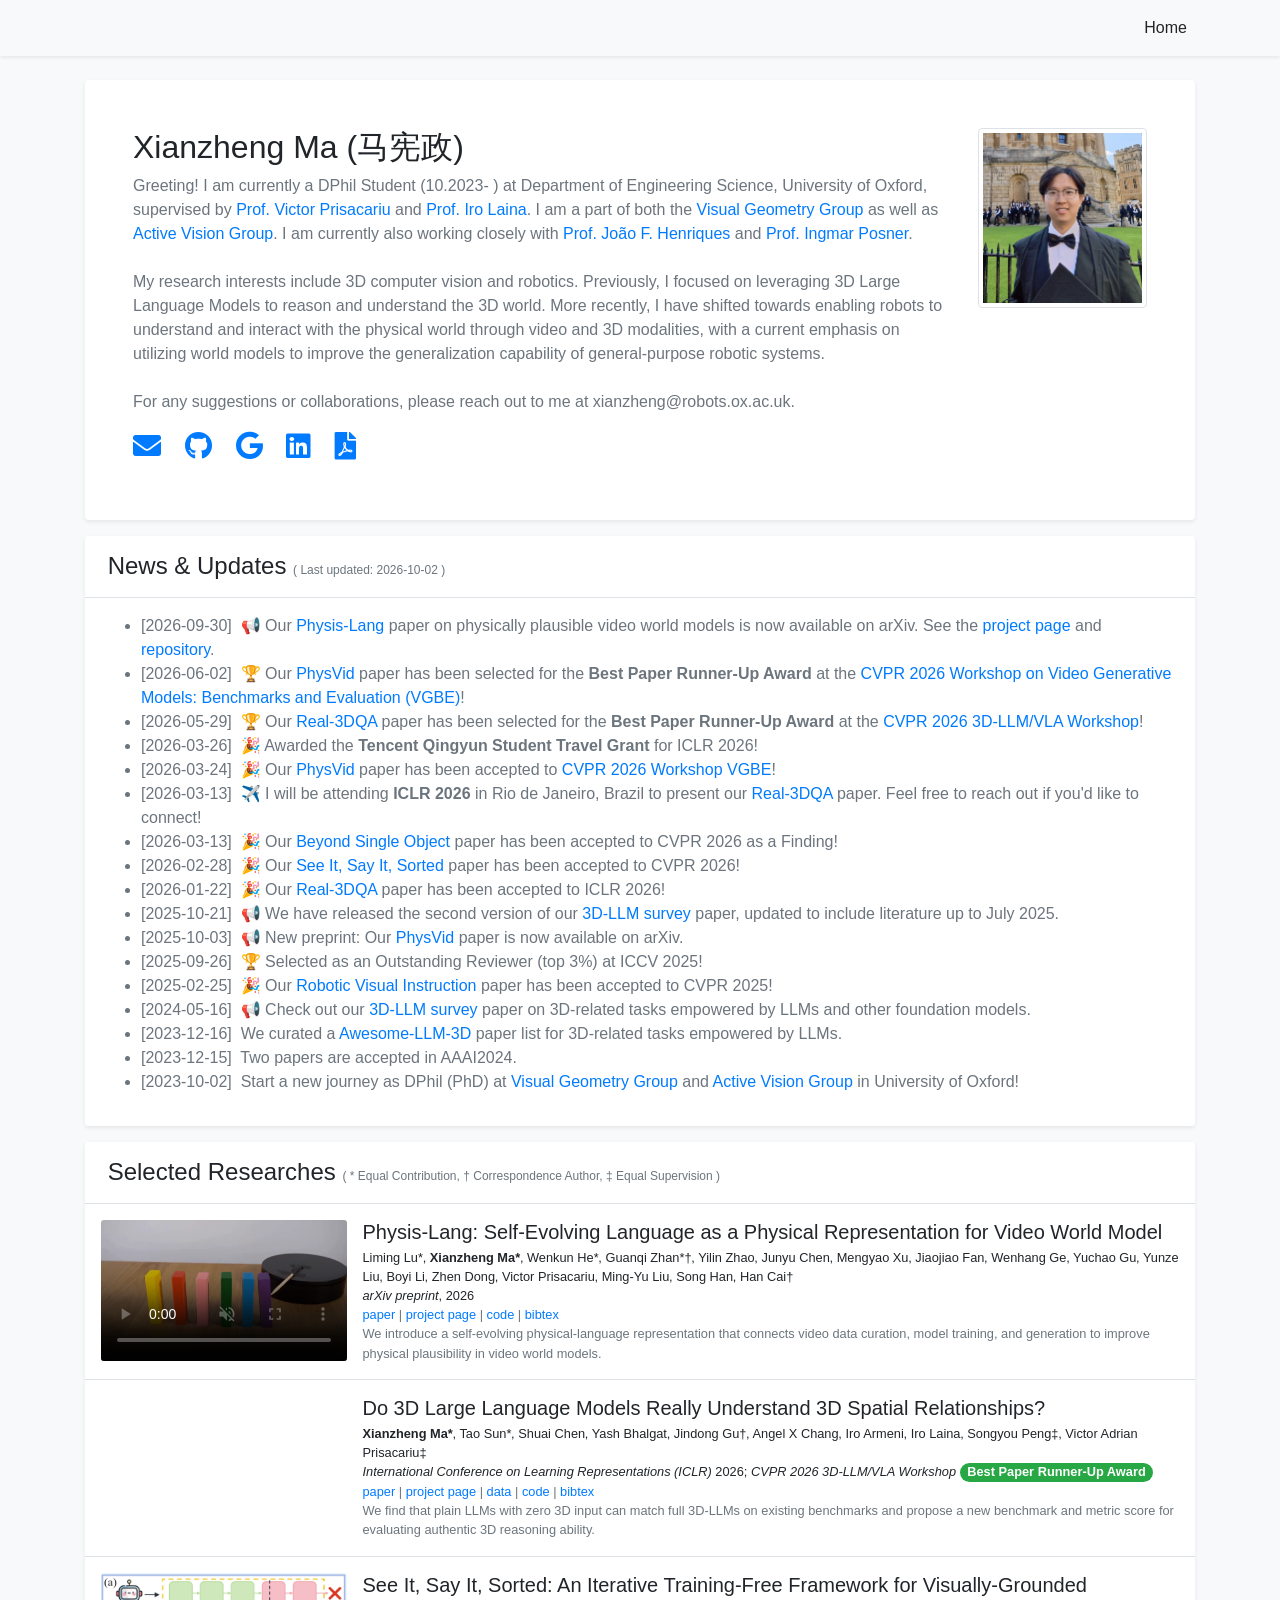
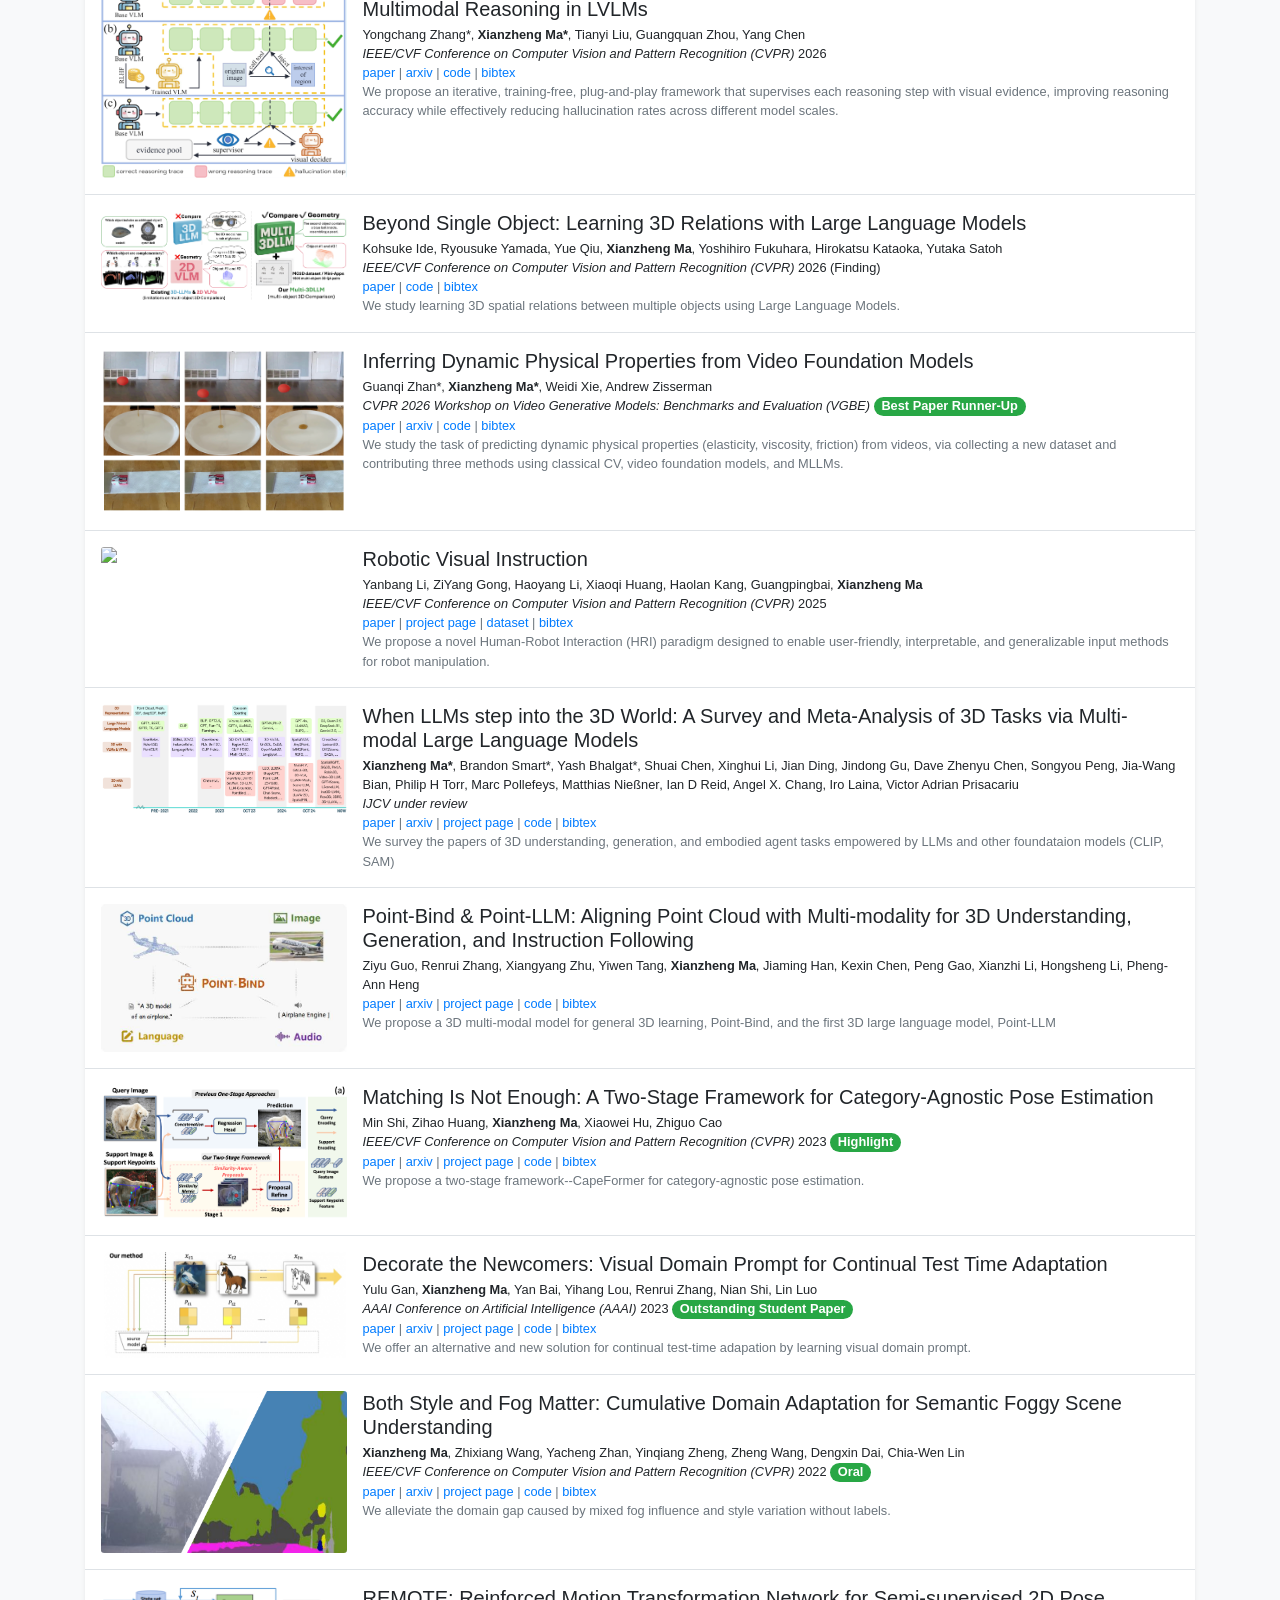
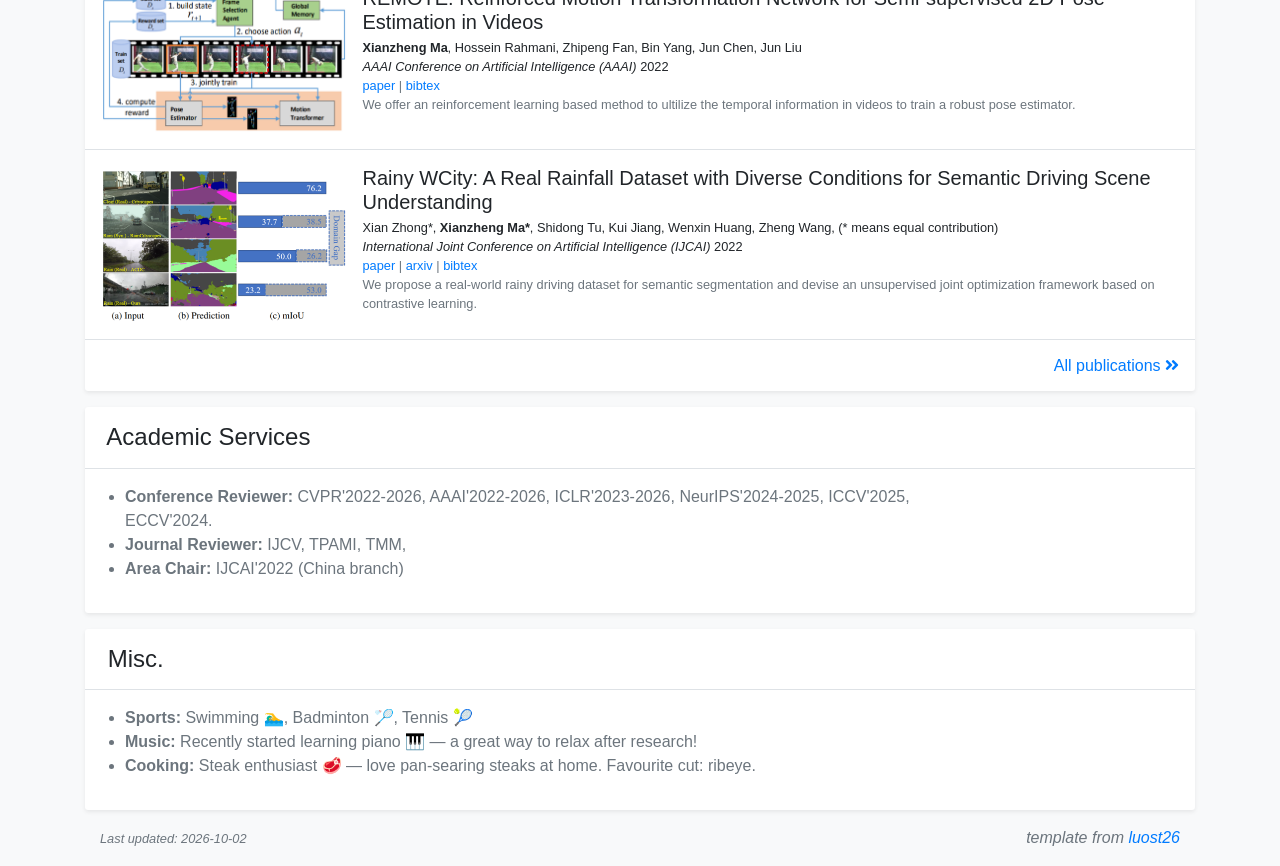
==== commit 560bd53e: "Remove internship notice from homepage" ====
--- a/index.html
+++ b/index.html
@@ -83,10 +83,6 @@
                             video and
                             3D modalities, with a current emphasis on utilizing world models to improve the
                             generalization capability of general-purpose robotic systems. <br> <br>
-                            <strong style="color: #e74c3c;">📢 I am actively seeking research internship opportunities
-                                in robotics,
-                                particularly in areas related to world models (3D or video). Feel free to
-                                reach out!</strong> <br> <br>
                             For any suggestions or collaborations, please reach out to me at xianzheng@robots.ox.ac.uk.
                         </p>
                         <p class="text-muted">
@@ -201,11 +197,11 @@
 
             <div class="row no-gutters position-relative border-bottom border-gray">
                 <div class="col-md-4 col-xl-3 mb-md-0 p-md-3">
-                    <video id="physis-demo-video" class="w-100 rounded-sm" autoplay muted playsinline controls preload="metadata"
+                    <video class="w-100 rounded-sm" autoplay loop muted playsinline controls preload="metadata"
                         style="aspect-ratio: 832 / 480; height: auto; display: block;"
                         poster="assets/pub/2026/physis-lang/collision.jpg"
-                        aria-label="Physis-Lang demo: contact and collision">
-                        <source src="assets/pub/2026/physis-lang/collision.mp4" type="video/mp4">
+                        aria-label="Physis-Lang video demos">
+                        <source src="assets/pub/2026/physis-lang/demo-reel.mp4" type="video/mp4">
                     </video>
                 </div>
                 <div class="col-md-8 col-xl-9 position-static p-3 pl-md-0">
@@ -795,7 +791,7 @@
 <script src="https://cdnjs.cloudflare.com/ajax/libs/github-buttons/2.14.2/buttons.min.js"
     integrity="sha512-OYwZx04hKFeFNYrWxIyo3atgGpb+cxU0ENWBZs72X7T9U+NoHPM1ftUn/Mfw7dRDXrqWA6M1wBg6z6fGE32aeA=="
     crossorigin="anonymous"></script>
-<script src="assets/js/common.js?v=20261002-sequential"></script>
+<script src="assets/js/common.js?v=20261002-merged"></script>
 
 
 
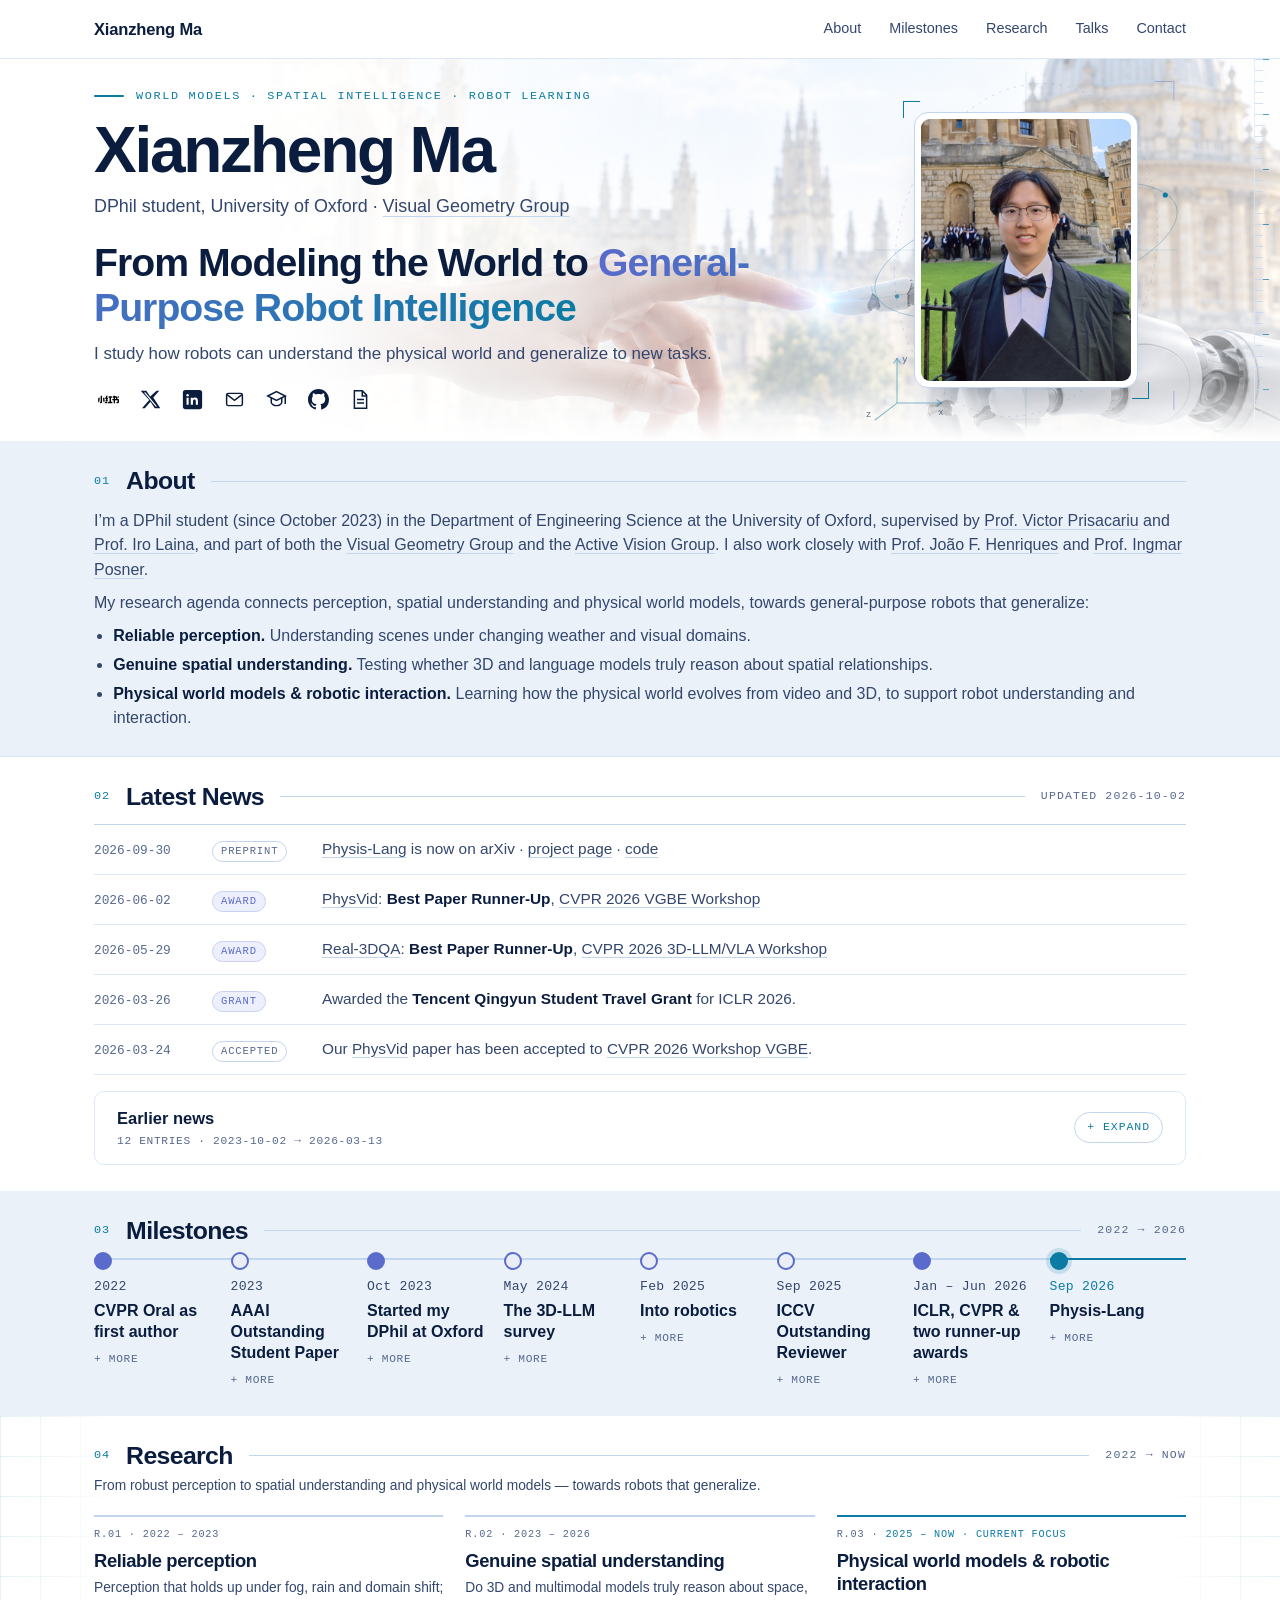
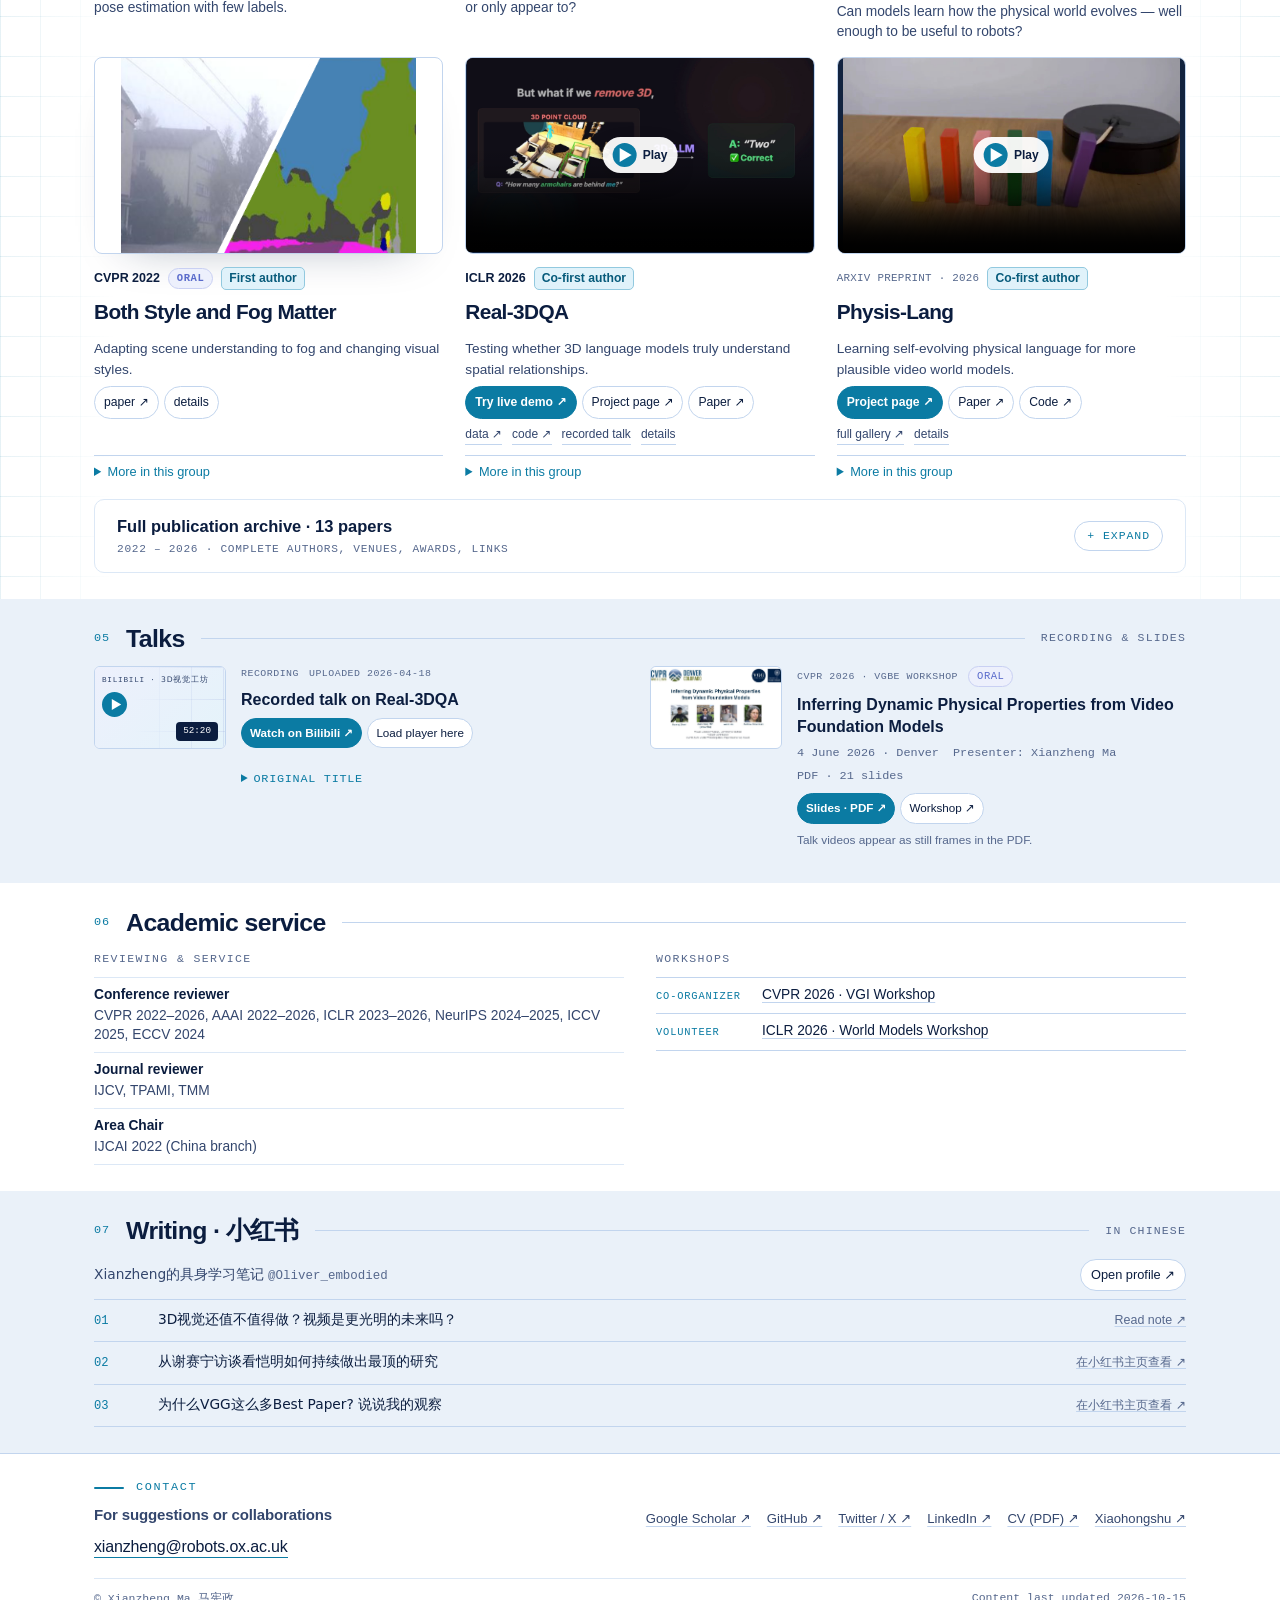
==== commit 1e863950: "Redesign personal homepage around research agenda and Oxford hero" ====
--- a/index.html
+++ b/index.html
@@ -1,812 +1,1052 @@
 <!DOCTYPE html>
-<html>
-
+<html lang="en">
 <head>
-    <meta charset="utf-8">
-    <meta name="viewport" content="width=device-width, initial-scale=1, shrink-to-fit=no">
-    <title>Xianzheng Ma</title>
-    <link href="assets/images/logo.png" rel="shortcut icon">
+<meta charset="utf-8">
+<meta name="viewport" content="width=device-width, initial-scale=1">
+<title>Xianzheng Ma 马宪政 — World Models · Spatial Intelligence · Robot Learning</title>
+<meta name="description" content="Xianzheng Ma (马宪政), DPhil student at the University of Oxford (Visual Geometry Group &amp; Active Vision Group). I study how robots can understand the physical world and generalize to new tasks.">
+<meta name="color-scheme" content="light">
+<link rel="icon" href="https://xianzhengma.github.io/assets/images/logo.png">
+<style>
+:root{
+  --white:#FFFFFF;
+  --ice:#F6FAFF;
+  --steel:#EAF1F9;
+  --mist:#E9EEF5;
+  --ink:#0B1D3F;
+  --ink-2:#33466D;
+  --ink-3:#56688D;
+  --line:#DCE8F6;
+  --line-2:#C2D5EE;
+  --cyan:#0B7BA3;
+  --cyan-soft:#E4F3FA;
+  --peri:#5A6BCB;
+  --peri-soft:#EDF0FC;
+  --grid:rgba(11,123,163,.10);
+  --sans:"Inter","IBM Plex Sans","Helvetica Neue",Helvetica,system-ui,-apple-system,"Segoe UI",Arial,"PingFang SC","Hiragino Sans GB","Noto Sans CJK SC","Microsoft YaHei",sans-serif;
+  --mono:"JetBrains Mono","IBM Plex Mono","SF Mono",ui-monospace,Menlo,Consolas,"Liberation Mono",monospace;
+  --cjk:"PingFang SC","Hiragino Sans GB","Noto Sans CJK SC","Source Han Sans SC","Microsoft YaHei",system-ui,sans-serif;
+  --wrap:1180px;
+  --gut:clamp(18px,4vw,44px);
+  --r:10px;
+}
+*{box-sizing:border-box}
+html{scroll-behavior:smooth;scroll-padding-top:72px}
+body{margin:0;background:var(--white);color:var(--ink);font-family:var(--sans);font-size:16.5px;line-height:1.6;-webkit-font-smoothing:antialiased;text-rendering:optimizeLegibility;overflow-x:clip}
+a{color:inherit;text-decoration:underline;text-decoration-color:var(--line-2);text-underline-offset:.2em;text-decoration-thickness:1px;transition:color .15s,text-decoration-color .15s,border-color .15s,background-color .15s}
+a:hover{color:var(--cyan);text-decoration-color:currentColor}
+a:focus-visible,button:focus-visible,summary:focus-visible,video:focus-visible,iframe:focus-visible{outline:2px solid var(--peri);outline-offset:3px;border-radius:4px}
+img,video,iframe{display:block;max-width:100%}
+img,video{height:auto}
+button{font:inherit;color:inherit}
+[lang="zh-Hans"]{font-family:var(--cjk)}
+[hidden]{display:none !important}
+.wrap{max-width:var(--wrap);margin:0 auto;padding:0 var(--gut);position:relative}
+.skip{position:absolute;left:-999px;top:8px;background:var(--ink);color:#fff;padding:8px 14px;z-index:50;border-radius:6px}
+.skip:focus{left:8px}
+.mono{font-family:var(--mono)}
+
+/* ---------- header ---------- */
+.mast{position:sticky;top:0;z-index:20;background:rgba(255,255,255,.88);backdrop-filter:blur(10px);-webkit-backdrop-filter:blur(10px);border-bottom:1px solid var(--line)}
+.mast .wrap{display:flex;align-items:center;justify-content:space-between;gap:24px;min-height:58px}
+.mark{display:flex;align-items:baseline;gap:.55em;text-decoration:none;white-space:nowrap;font-weight:650;letter-spacing:-.01em}
+.mark .z{font-weight:400;color:var(--ink-3);font-size:.9em}
+.nav{display:flex;flex-wrap:wrap;justify-content:flex-end;gap:2px clamp(14px,2.2vw,28px)}
+.nav a{font-size:.9rem;color:var(--ink-2);text-decoration:none;padding:6px 0;border-bottom:1.5px solid transparent}
+.nav a:hover{color:var(--ink);border-bottom-color:var(--cyan)}
+
+/* ---------- bands (background rhythm) ---------- */
+.band{position:relative;padding:clamp(52px,7vw,88px) 0}
+.band-white{background:var(--white)}
+.band-steel{background:var(--steel)}
+.band-mist{background:var(--mist)}
+.band-ice{background:var(--ice)}
+/* engineering grid kept to the outer margins so text sits on flat colour */
+#research::before{content:"";position:absolute;inset:0;pointer-events:none;background-image:linear-gradient(var(--grid) 1px,transparent 1px),linear-gradient(90deg,var(--grid) 1px,transparent 1px);background-size:40px 40px;-webkit-mask-image:linear-gradient(90deg,#000 0,transparent 9%,transparent 91%,#000 100%);mask-image:linear-gradient(90deg,#000 0,transparent 9%,transparent 91%,#000 100%)}
+.band-tight{padding-top:clamp(30px,4vw,44px)}
+
+/* ---------- hero ---------- */
+.hero{position:relative;overflow:hidden;background:var(--white);padding:clamp(44px,8vh,92px) 0 clamp(40px,7vh,76px)}
+.hero::before{content:"";position:absolute;inset:0;pointer-events:none;background-image:linear-gradient(var(--grid) 1px,transparent 1px),linear-gradient(90deg,var(--grid) 1px,transparent 1px);background-size:44px 44px;background-position:-1px -1px;-webkit-mask-image:radial-gradient(ellipse 34% 80% at 80% 46%,#000 0%,rgba(0,0,0,.5) 45%,transparent 78%);mask-image:radial-gradient(ellipse 34% 80% at 80% 46%,#000 0%,rgba(0,0,0,.5) 45%,transparent 78%)}
+.hero::after{content:"";position:absolute;inset:0;pointer-events:none;background:radial-gradient(circle at 80% 44%,rgba(90,128,220,.16) 0%,rgba(11,123,163,.06) 22%,transparent 46%)}
+.ruler{position:absolute;top:0;bottom:0;right:0;width:26px;border-left:1px solid var(--line);background:repeating-linear-gradient(180deg,var(--line-2) 0 1px,transparent 1px 11px),repeating-linear-gradient(180deg,var(--cyan) 0 1px,transparent 1px 55px);background-size:8px 100%,14px 100%;background-repeat:no-repeat;opacity:.7;pointer-events:none}
+.hero-grid{position:relative;z-index:1;display:grid;grid-template-columns:minmax(0,1fr) 320px;gap:24px clamp(32px,6vw,80px);align-items:center}
+.hero-text{min-width:0}
+.label{display:flex;align-items:center;gap:12px;font-family:var(--mono);font-size:.74rem;letter-spacing:.14em;text-transform:uppercase;color:var(--cyan);margin:0 0 20px}
+.label::before{content:"";flex:none;width:30px;height:2px;background:var(--cyan);border-radius:2px}
+h1{font-weight:650;font-size:clamp(2.4rem,5.4vw,4rem);line-height:1.02;letter-spacing:-.035em;margin:0}
+h1 .z{font-weight:400;font-size:.42em;letter-spacing:.06em;color:var(--ink-3);margin-left:.4em;vertical-align:.45em}
+.affil{margin:12px 0 0;font-size:clamp(1rem,1.5vw,1.12rem);color:var(--ink-2)}
+.slogan{margin:clamp(26px,4vh,40px) 0 0;max-width:17em;font-size:clamp(1.55rem,3.2vw,2.45rem);line-height:1.14;font-weight:550;letter-spacing:-.025em;color:var(--ink)}
+.slogan span{background:linear-gradient(90deg,var(--peri),var(--cyan));-webkit-background-clip:text;background-clip:text;color:transparent}
+.support{margin:14px 0 0;max-width:34em;color:var(--ink-2);font-size:clamp(1rem,1.35vw,1.06rem)}
+.links{display:flex;flex-wrap:wrap;gap:10px;margin:clamp(22px,3.4vh,30px) 0 0;padding:0;list-style:none}
+.links a{display:inline-flex;align-items:center;gap:.5em;padding:8px 15px;border:1px solid var(--line-2);border-radius:999px;background:var(--white);font-size:.9rem;text-decoration:none;color:var(--ink)}
+.links a:hover{border-color:var(--cyan);color:var(--cyan);background:var(--cyan-soft)}
+.links svg{width:16px;height:16px;flex:none}
+.id{position:relative;justify-self:center;width:300px;height:360px;display:flex;align-items:center;justify-content:center}
+.id svg.lines{position:absolute;inset:-34px -40px;width:calc(100% + 80px);height:calc(100% + 68px);pointer-events:none;overflow:visible}
+.portrait{position:relative;margin:0;width:224px;padding:6px;background:var(--white);border:1px solid var(--line-2);border-radius:14px;box-shadow:0 18px 40px -24px rgba(11,29,63,.35)}
+.portrait img{width:100%;aspect-ratio:4/5;object-fit:cover;border-radius:9px;background:var(--steel)}
+.portrait::before,.portrait::after{content:"";position:absolute;width:16px;height:16px;border:1.5px solid var(--cyan);pointer-events:none}
+.portrait::before{top:-12px;left:-12px;border-right:0;border-bottom:0}
+.portrait::after{bottom:-12px;right:-12px;border-left:0;border-top:0}
+
+/* ---------- section heads ---------- */
+.sh{display:flex;align-items:center;gap:16px;margin-bottom:clamp(20px,3vw,30px)}
+.sh .no{flex:none;font-family:var(--mono);font-size:.74rem;letter-spacing:.08em;color:var(--cyan)}
+.sh h2{flex:none;font-weight:650;font-size:clamp(1.5rem,2.8vw,2rem);line-height:1.1;letter-spacing:-.025em;margin:0}
+.sh::after{content:"";order:3;flex:1;height:1px;background:var(--line-2);min-width:24px}
+.sh .aside{order:4;flex:none;font-family:var(--mono);font-size:.72rem;letter-spacing:.1em;text-transform:uppercase;color:var(--ink-3);margin:0}
+.lede{margin:-8px 0 clamp(24px,3vw,32px);color:var(--ink-2);max-width:40em;font-size:1.04rem}
+
+/* ---------- disclosure ---------- */
+.disc{background:var(--white);border:1px solid var(--line);border-radius:var(--r)}
+.disc>summary{list-style:none;cursor:pointer;display:flex;justify-content:space-between;align-items:center;gap:16px;padding:13px clamp(16px,2.4vw,22px);border-radius:var(--r)}
+.disc>summary::-webkit-details-marker{display:none}
+.disc>summary .st{font-weight:550}
+.disc>summary .st small{display:block;font-family:var(--mono);font-size:.7rem;letter-spacing:.06em;text-transform:uppercase;color:var(--ink-3);font-weight:400;margin-top:2px}
+.disc>summary .ind{flex:none;font-family:var(--mono);font-size:.72rem;letter-spacing:.08em;text-transform:uppercase;color:var(--cyan);border:1px solid var(--line-2);border-radius:999px;padding:5px 12px}
+.disc>summary .ind::before{content:"+ Expand"}
+.disc[open]>summary .ind::before{content:"\2212  Collapse"}
+.disc>summary:hover .ind{border-color:var(--cyan);background:var(--cyan-soft)}
+.disc-in{border-top:1px solid var(--line);padding:4px clamp(16px,2.4vw,22px) 18px}
+
+/* ---------- news ---------- */
+.news{list-style:none;margin:0;padding:0}
+.news li{display:grid;grid-template-columns:100px 92px minmax(0,1fr);gap:4px 18px;padding:12px 0;border-bottom:1px solid var(--line);align-items:baseline}
+.news time{font-family:var(--mono);font-size:.8rem;color:var(--ink-3)}
+.tag{justify-self:start;font-family:var(--mono);font-size:.66rem;letter-spacing:.08em;text-transform:uppercase;color:var(--ink-3);border:1px solid var(--line-2);border-radius:999px;padding:1px 8px;white-space:nowrap}
+.tag.aw{color:var(--peri);border-color:#C9D0F3;background:var(--peri-soft)}
+.news p{margin:0;color:var(--ink-2);font-size:.96rem;line-height:1.55;overflow-wrap:break-word}
+.news p strong{color:var(--ink);font-weight:600}
+.news-top{border-top:1px solid var(--line-2)}
+.news-all{margin-top:16px}
+.news-all .news li:last-child{border-bottom:0}
+
+/* ---------- research trajectory ---------- */
+.traj{list-style:none;margin:0 0 clamp(40px,6vw,64px);padding:0;display:grid;grid-template-columns:repeat(3,minmax(0,1fr))}
+.traj li{position:relative;min-width:0;border-top:2px solid var(--line-2);padding:20px 16px 0 0}
+.traj li.now{border-top-color:var(--cyan)}
+.traj li::before{content:"";position:absolute;top:-7px;left:0;width:12px;height:12px;border-radius:50%;background:var(--steel);border:2px solid var(--peri)}
+.traj li.now::before{background:var(--cyan);border-color:var(--cyan);box-shadow:0 0 0 4px var(--cyan-soft)}
+.traj li:not(:last-child)::after{content:"\2192";position:absolute;top:-14px;right:10px;font-size:.9rem;color:var(--ink-3)}
+.traj a{display:block;text-decoration:none}
+.traj .yrs{display:block;font-family:var(--mono);font-size:.72rem;letter-spacing:.08em;text-transform:uppercase;color:var(--ink-3)}
+.traj li.now .yrs{color:var(--cyan)}
+.traj b{display:block;font-weight:600;font-size:1.06rem;line-height:1.3;margin-top:4px}
+.traj a:hover b{color:var(--cyan)}
+
+/* ---------- research groups ---------- */
+.group{padding:clamp(28px,4vw,44px) 0 clamp(36px,5vw,56px)}
+.group+.group{border-top:1px solid var(--line-2)}
+.g-head{margin-bottom:clamp(20px,3vw,28px);max-width:46em}
+.g-idx{font-family:var(--mono);font-size:.74rem;letter-spacing:.08em;text-transform:uppercase;color:var(--ink-3);margin:0 0 6px}
+.g-idx .now{color:var(--cyan)}
+.g-head h3{font-weight:650;font-size:clamp(1.3rem,2.3vw,1.7rem);letter-spacing:-.02em;line-height:1.2;margin:0}
+.g-desc{margin:6px 0 0;color:var(--ink-2);font-size:.98rem}
+
+.feature{display:grid;gap:clamp(22px,3.4vw,44px);align-items:center}
+.feature>*{min-width:0}
+.f-a{grid-template-columns:minmax(0,1.85fr) minmax(0,1fr)}
+.f-b{grid-template-columns:minmax(0,1fr) minmax(0,1.85fr)}
+.f-c{grid-template-columns:minmax(0,1.3fr) minmax(0,1fr);align-items:start}
+.venue{font-family:var(--mono);font-size:.72rem;letter-spacing:.05em;text-transform:uppercase;color:var(--ink-3);margin:0 0 10px;display:flex;flex-wrap:wrap;gap:6px 10px;align-items:center}
+.award{display:inline-block;font-family:var(--mono);font-size:.66rem;letter-spacing:.05em;text-transform:uppercase;color:var(--peri);background:var(--peri-soft);border:1px solid #C9D0F3;border-radius:999px;padding:1px 8px;max-width:100%;overflow-wrap:anywhere;font-style:normal}
+.f-title{font-weight:650;font-size:clamp(1.6rem,3vw,2.2rem);letter-spacing:-.03em;line-height:1.05;margin:0}
+.f-q{margin:12px 0 0;font-size:1.08rem;line-height:1.4;color:var(--ink);font-weight:500}
+.f-q::before{content:"Q";font-family:var(--mono);font-size:.7rem;color:var(--cyan);border:1px solid var(--cyan);border-radius:4px;padding:0 4px;margin-right:8px;vertical-align:2px;font-weight:400}
+.f-c-txt{margin:10px 0 0;color:var(--ink-2);font-size:.95rem;line-height:1.55}
+.cta{display:inline-flex;align-items:center;gap:.45em;padding:8px 15px;border-radius:999px;border:1px solid var(--cyan);background:var(--cyan);color:#fff;text-decoration:none;font-size:.9rem;font-weight:550}
+.cta:hover{background:#08678A;border-color:#08678A;color:#fff}
+.btn{display:inline-flex;align-items:center;gap:.45em;padding:7px 14px;border-radius:999px;border:1px solid var(--line-2);background:var(--white);color:var(--ink);font-size:.88rem;cursor:pointer;text-decoration:none}
+.btn:hover{border-color:var(--cyan);color:var(--cyan);background:var(--cyan-soft)}
+.actions{display:flex;flex-wrap:wrap;gap:8px;align-items:center;margin:18px 0 0}
+.pl{display:flex;flex-wrap:wrap;gap:4px 14px;margin:12px 0 0;font-size:.86rem}
+.pl a{color:var(--ink-2);text-decoration:none;border-bottom:1px solid var(--line-2)}
+.pl a:hover{color:var(--cyan);border-bottom-color:currentColor}
+
+/* media stage */
+.stage{position:relative;aspect-ratio:16/9;background:#12233F;border-radius:10px;overflow:hidden;border:1px solid var(--line-2);box-shadow:0 22px 48px -30px rgba(11,29,63,.45)}
+.stage video{width:100%;height:100%;object-fit:contain;background:#12233F}
+.play{position:absolute;left:50%;top:50%;transform:translate(-50%,-50%);display:inline-flex;align-items:center;gap:10px;padding:12px 20px 12px 14px;border:0;border-radius:999px;background:rgba(255,255,255,.94);color:var(--ink);font-size:.92rem;font-weight:550;cursor:pointer;box-shadow:0 8px 24px -8px rgba(0,0,0,.45)}
+.play:hover{background:#fff;color:var(--cyan)}
+.play i{display:inline-flex;align-items:center;justify-content:center;width:32px;height:32px;border-radius:50%;background:var(--cyan);color:#fff;font-style:normal}
+.play i svg{width:14px;height:14px;margin-left:2px}
+.cap{display:flex;flex-wrap:wrap;gap:6px 10px;align-items:baseline;margin:10px 0 0;font-size:.86rem;color:var(--ink-2);line-height:1.45}
+.cap .k{font-family:var(--mono);font-size:.66rem;letter-spacing:.08em;text-transform:uppercase;color:var(--ink-3);border:1px solid var(--line-2);background:var(--white);border-radius:999px;padding:1px 8px;white-space:nowrap}
+.cap.is-gen .k{color:#7A4F00;background:#FFF6E2;border-color:#F0D9A6}
+
+/* Physis film strip */
+.strip-sel{list-style:none;margin:12px 0 0;padding:0;display:grid;grid-template-columns:repeat(6,minmax(0,1fr));gap:8px}
+.strip-sel li{min-width:0}
+.strip-sel button{position:relative;display:flex;flex-direction:column;gap:5px;width:100%;height:100%;padding:4px 4px 6px;border:1px solid transparent;border-radius:8px;background:transparent;text-align:left;cursor:pointer;font-size:.78rem;line-height:1.25;color:var(--ink-2)}
+.strip-sel button:hover{background:var(--white);border-color:var(--line-2);color:var(--ink)}
+.strip-sel button[aria-pressed="true"]{background:var(--white);border-color:var(--cyan);box-shadow:0 0 0 1px var(--cyan) inset;color:var(--ink)}
+.strip-sel img,.strip-sel .ph{width:100%;aspect-ratio:16/10;object-fit:cover;border-radius:5px;background:var(--white)}
+.strip-sel .ph{display:flex;align-items:center;justify-content:center;gap:6px;background:linear-gradient(135deg,#1A3260,#0B7BA3);color:#fff;font-family:var(--mono);font-size:.68rem;letter-spacing:.08em;text-transform:uppercase}
+.strip-sel .ph svg{width:10px;height:10px}
+.strip-sel .gen{position:absolute;top:8px;left:8px;font-family:var(--mono);font-size:.58rem;letter-spacing:.06em;text-transform:uppercase;color:#7A4F00;background:#FFF6E2;border-radius:3px;padding:0 4px}
+
+/* Real-3DQA segmented tabs + live demo */
+.seg{display:inline-flex;flex-wrap:wrap;gap:4px;margin:12px 0 0;padding:4px;border:1px solid var(--line-2);border-radius:999px;background:var(--white);list-style:none}
+.seg button{border:0;background:transparent;border-radius:999px;padding:6px 14px;font-size:.86rem;cursor:pointer;color:var(--ink-2)}
+.seg button:hover{color:var(--ink);background:var(--steel)}
+.seg button[aria-pressed="true"]{background:var(--ink);color:#fff}
+.live{margin-top:14px;padding:12px 14px;border-left:2px solid var(--cyan);background:rgba(255,255,255,.7);border-radius:0 8px 8px 0}
+.live p{margin:0;font-size:.9rem;color:var(--ink-2)}
+.live .actions{margin-top:10px}
+.slot iframe{width:100%;aspect-ratio:16/10;border:1px solid var(--line-2);border-radius:8px;background:#fff}
+.slot:not(:empty){margin-bottom:10px}
+.fine{font-size:.82rem;color:var(--ink-3);margin:8px 0 0}
+
+/* perception figure */
+.fig{margin:0;aspect-ratio:16/10;background:#fff;border:1px solid var(--line-2);border-radius:10px;overflow:hidden;box-shadow:0 22px 48px -34px rgba(11,29,63,.4)}
+.fig img{width:100%;height:100%;object-fit:contain}
+
+/* secondary works: compact media row, no boxed cards */
+.minis{list-style:none;margin:clamp(24px,3vw,32px) 0 0;padding:clamp(18px,2.4vw,24px) 0 0;border-top:1px dashed var(--line-2);display:grid;grid-template-columns:repeat(2,minmax(0,1fr));gap:18px clamp(20px,3vw,40px)}
+.minis.stack{grid-template-columns:minmax(0,1fr);margin-top:22px;padding-top:18px}
+.mini{display:grid;grid-template-columns:132px minmax(0,1fr);gap:16px;align-items:start;min-width:0}
+.mini>*{min-width:0}
+.mini .thumb{aspect-ratio:16/10;background:#fff;border:1px solid var(--line-2);border-radius:6px;overflow:hidden}
+.mini .thumb img{width:100%;height:100%;object-fit:contain}
+.mini .venue{margin-bottom:4px}
+.mini h4{margin:0;font-size:1.02rem;font-weight:600;line-height:1.3}
+.mini h4 a{text-decoration:none}
+.mini h4 a:hover{text-decoration:underline}
+.pub .q{margin:0 0 4px;font-size:.88rem;color:var(--ink-2);font-style:italic;line-height:1.45}
+.mini .pl{margin-top:6px;font-size:.82rem}
+.also{margin:16px 0 0;font-size:.9rem;color:var(--ink-3)}
+.also .k{font-family:var(--mono);font-size:.7rem;letter-spacing:.1em;text-transform:uppercase;margin-right:10px}
+.also a{color:var(--ink-2)}
+
+/* ---------- archive ---------- */
+.archive-wrap{margin-top:clamp(8px,2vw,16px)}
+.marks{font-family:var(--mono);font-size:.74rem;color:var(--ink-3);margin:14px 0 4px}
+.arch{display:grid;grid-template-columns:64px minmax(0,1fr);gap:0 22px}
+.yr{font-family:var(--mono);font-size:.9rem;color:var(--cyan);padding-top:18px}
+.pubs{list-style:none;margin:0;padding:0}
+.pub{padding:16px 0;border-bottom:1px solid var(--line)}
+.pub h4{font-weight:600;font-size:1rem;line-height:1.4;margin:0 0 6px;overflow-wrap:break-word}
+.pub .au{font-size:.88rem;color:var(--ink-3);margin:0 0 4px;line-height:1.55}
+.pub .au b{color:var(--ink);font-weight:650}
+.pub .ve{font-size:.88rem;color:var(--ink-2);margin:0 0 4px}
+.pub .pl{margin-top:4px}
+.pub:target{background:linear-gradient(90deg,var(--cyan-soft),transparent 70%)}
+.gt{display:inline-block;font-family:var(--mono);font-size:.64rem;font-weight:400;letter-spacing:.08em;color:var(--ink-3);border:1px solid var(--line-2);border-radius:999px;padding:0 6px;margin-left:10px;vertical-align:2px;white-space:nowrap}
+.scholar{font-size:.88rem;color:var(--ink-3);margin:18px 0 0}
+
+/* ---------- talks ---------- */
+.talks{display:grid;grid-template-columns:repeat(2,minmax(0,1fr));gap:clamp(24px,4vw,48px)}
+.talk{min-width:0}
+.talk .thumb{display:block;position:relative;aspect-ratio:16/9;border:1px solid var(--line-2);border-radius:10px;overflow:hidden;background:var(--steel);text-decoration:none}
+.talk .thumb img{width:100%;height:100%;object-fit:cover}
+.talk .thumb:hover{border-color:var(--cyan)}
+.rec{display:flex;flex-direction:column;justify-content:space-between;height:100%;padding:clamp(16px,2.4vw,24px);background:linear-gradient(135deg,var(--peri-soft) 0%,var(--cyan-soft) 100%);background-color:var(--peri-soft)}
+.rec::before{content:"";position:absolute;inset:0;background-image:linear-gradient(rgba(90,107,203,.12) 1px,transparent 1px),linear-gradient(90deg,rgba(90,107,203,.12) 1px,transparent 1px);background-size:32px 32px;-webkit-mask-image:linear-gradient(90deg,transparent 30%,#000);mask-image:linear-gradient(90deg,transparent 30%,#000);pointer-events:none}
+.rec .top{position:relative;font-family:var(--mono);font-size:.74rem;letter-spacing:.1em;text-transform:uppercase;color:var(--ink-2)}
+.rec .mid{position:relative;display:flex;align-items:center;gap:12px;font-size:1.05rem;font-weight:600;color:var(--ink)}
+.rec .mid i{display:inline-flex;align-items:center;justify-content:center;width:46px;height:46px;border-radius:50%;background:var(--cyan);color:#fff;font-style:normal;flex:none}
+.rec .mid i svg{width:16px;height:16px;margin-left:3px}
+.rec .dur{position:relative;align-self:flex-end;font-family:var(--mono);font-size:.78rem;color:#fff;background:var(--ink);border-radius:4px;padding:2px 7px}
+.talk .slot iframe{aspect-ratio:16/9}
+.talk .venue{margin:16px 0 6px}
+.talk h3{font-weight:600;font-size:clamp(1.08rem,1.7vw,1.24rem);line-height:1.35;margin:0}
+.talk h3 a{text-decoration:none}
+.talk h3 a:hover{text-decoration:underline}
+.meta{display:flex;flex-wrap:wrap;gap:4px 14px;margin:8px 0 0;font-family:var(--mono);font-size:.76rem;color:var(--ink-3)}
+.talk .actions{margin-top:14px}
+.inline-d{margin-top:12px;font-size:.88rem;color:var(--ink-2)}
+.inline-d summary{cursor:pointer;font-family:var(--mono);font-size:.74rem;letter-spacing:.06em;text-transform:uppercase;color:var(--cyan);width:max-content;max-width:100%}
+.inline-d p{margin:6px 0 0}
+
+/* ---------- milestones ---------- */
+.tl{list-style:none;margin:0;padding:0;display:grid;grid-template-columns:repeat(8,minmax(0,1fr))}
+.tl li{position:relative;min-width:0;border-top:2px solid var(--line-2);padding:24px 14px 0 0}
+.tl li::before{content:"";position:absolute;top:-8px;left:0;width:14px;height:14px;border-radius:50%;background:var(--mist);border:2px solid var(--peri)}
+.tl li.big::before{background:var(--peri)}
+.tl li.last{border-top-color:var(--cyan)}
+.tl li.last::before{background:var(--cyan);border-color:var(--cyan);box-shadow:0 0 0 4px rgba(11,123,163,.16)}
+.tl details>summary{list-style:none;cursor:pointer;border-radius:6px}
+.tl details>summary::-webkit-details-marker{display:none}
+.tl time{display:block;font-family:var(--mono);font-size:.82rem;letter-spacing:.02em;color:var(--ink-2);font-weight:500}
+.tl li.last time{color:var(--cyan)}
+.tl b{display:block;font-weight:600;font-size:1rem;line-height:1.3;margin:6px 0 0;color:var(--ink)}
+.tl .tg{display:inline-block;margin-top:8px;font-family:var(--mono);font-size:.7rem;letter-spacing:.06em;text-transform:uppercase;color:var(--ink-3)}
+.tl .tg::before{content:"+ more"}
+.tl details[open] .tg::before{content:"\2212  less"}
+.tl summary:hover .tg{color:var(--cyan)}
+.tl details p{margin:8px 0 0;font-size:.9rem;color:var(--ink-2);line-height:1.5}
+
+/* ---------- about ---------- */
+.about-grid{display:grid;grid-template-columns:minmax(0,7fr) minmax(0,5fr);gap:clamp(28px,5vw,64px);align-items:start}
+.about-grid>div{min-width:0}
+.bio{margin:0;color:var(--ink-2);font-size:1.06rem;max-width:36em}
+.about .disc{margin-top:20px}
+.full-bio p{margin:14px 0 0;color:var(--ink-2);max-width:42em}
+.kv{list-style:none;margin:10px 0 0;padding:0;border-top:1px solid var(--line)}
+.kv li{display:grid;gap:2px;padding:9px 0;border-bottom:1px solid var(--line);font-size:.9rem;color:var(--ink-2);line-height:1.45;overflow-wrap:break-word}
+.kv li b{font-weight:600;color:var(--ink);font-size:.92rem}
+.sub{font-family:var(--mono);font-size:.72rem;letter-spacing:.12em;text-transform:uppercase;color:var(--ink-3);font-weight:400;margin:0 0 6px}
+.full-bio .sub{margin-top:20px}
+.ws{list-style:none;margin:0;padding:0}
+.ws li{padding:14px 0;border-top:1px solid var(--line-2)}
+.ws li:last-child{border-bottom:1px solid var(--line-2)}
+.ws .role{display:block;font-family:var(--mono);font-size:.72rem;letter-spacing:.08em;text-transform:uppercase;color:var(--cyan);margin-bottom:3px}
+.ws a{font-weight:550;line-height:1.4}
+
+/* ---------- moments strip ---------- */
+.moments{display:flex;flex-wrap:wrap;gap:14px;align-items:flex-end}
+.moment{margin:0;flex:0 0 auto;max-width:100%}
+.moment a{display:block;border-radius:8px;overflow:hidden;border:1px solid var(--line-2);background:var(--steel);text-decoration:none}
+.moment a:hover{border-color:var(--cyan)}
+.moment img{height:clamp(130px,13vw,180px);width:auto;max-width:100%;object-fit:contain}
+.moment figcaption{margin-top:6px;font-size:.88rem;color:var(--ink-2)}
+
+/* lightbox */
+.lb{border:0;padding:0;background:transparent;max-width:min(94vw,1400px);max-height:94vh;overflow:visible}
+.lb::backdrop{background:rgba(11,29,63,.82)}
+.lb figure{margin:0}
+.lb img{max-width:min(94vw,1400px);max-height:82vh;width:auto;height:auto;border-radius:8px;background:#fff}
+.lb .bar{display:flex;flex-wrap:wrap;justify-content:space-between;align-items:center;gap:8px 16px;margin-top:10px;color:#fff;font-size:.92rem}
+.lb .bar a{color:#fff}
+.lb .bar .btn{background:rgba(255,255,255,.95)}
+
+/* ---------- writing ---------- */
+.w-head{display:flex;flex-wrap:wrap;justify-content:space-between;align-items:center;gap:10px 24px;margin-bottom:12px}
+.w-head p{margin:0;color:var(--ink-2);font-size:.95rem}
+.w-head .h{color:var(--ink-3);font-family:var(--mono);font-size:.78rem}
+.notes{list-style:none;margin:0;padding:0;counter-reset:n}
+.notes li{display:grid;grid-template-columns:48px minmax(0,1fr) auto;gap:4px 16px;align-items:baseline;padding:14px 0;border-top:1px solid var(--line-2)}
+.notes li:last-child{border-bottom:1px solid var(--line-2)}
+.notes .n{font-family:var(--mono);font-size:.76rem;color:var(--cyan)}
+.notes .t{margin:0;font-family:var(--cjk);font-size:1.06rem;line-height:1.5;font-weight:550;overflow-wrap:anywhere}
+.notes .t a{text-decoration:none}
+.notes .t a:hover{text-decoration:underline}
+.notes .via{font-size:.82rem;color:var(--ink-3)}
+
+/* ---------- contact ---------- */
+.contact{background:var(--white);border-top:1px solid var(--line-2);padding:clamp(40px,6vw,64px) 0 24px}
+.contact-row{display:flex;flex-wrap:wrap;justify-content:space-between;align-items:flex-end;gap:20px 40px}
+.contact-row>div{min-width:0}
+.contact .label{margin-bottom:10px}
+.contact h2{font-weight:600;font-size:clamp(1.15rem,2vw,1.35rem);letter-spacing:-.01em;margin:0 0 8px;color:var(--ink-2)}
+.email{display:inline-block;font-size:clamp(1.15rem,3vw,1.7rem);letter-spacing:-.01em;line-height:1.25;text-decoration:none;border-bottom:2px solid var(--cyan);overflow-wrap:anywhere}
+.elsewhere{list-style:none;margin:0;padding:0;display:flex;flex-wrap:wrap;gap:6px 20px;font-size:.92rem}
+.elsewhere a{color:var(--ink-2)}
+.foot{display:flex;flex-wrap:wrap;justify-content:space-between;gap:8px 20px;margin-top:clamp(32px,5vw,48px);padding-top:14px;border-top:1px solid var(--line);font-family:var(--mono);font-size:.72rem;color:var(--ink-3)}
+
+/* ---------- responsive ---------- */
+@media (max-width:1080px){
+  .tl{grid-template-columns:repeat(4,minmax(0,1fr));row-gap:34px}
+}
+@media (max-width:960px){
+  .f-a,.f-b,.f-c{grid-template-columns:minmax(0,1fr)}
+  .f-b .f-media{order:-1}
+  .about-grid{grid-template-columns:minmax(0,1fr)}
+  .hero-grid{grid-template-columns:minmax(0,1fr) 250px}
+  .id{width:250px;height:310px}
+  .portrait{width:190px}
+}
+@media (max-width:760px){
+  body{font-size:16px}
+  .mast{position:static}
+  .mast .wrap{flex-direction:column;align-items:flex-start;gap:2px;padding-top:12px;padding-bottom:8px}
+  .nav{justify-content:flex-start;gap:0 18px}
+  .ruler{display:none}
+  .hero{padding:28px 0 36px}
+  .hero::before{-webkit-mask-image:radial-gradient(circle at 18% 70px,#000 0,transparent 140px);mask-image:radial-gradient(circle at 18% 70px,#000 0,transparent 140px)}
+  .hero::after{background:radial-gradient(circle at 18% 70px,rgba(90,128,220,.14),transparent 160px)}
+  .hero-grid{grid-template-columns:minmax(0,1fr);gap:22px}
+  .id{order:-1;justify-self:start;width:auto;height:auto;display:block}
+  .id svg.lines{display:none}
+  .portrait{width:112px;padding:4px;border-radius:10px}
+  .portrait img{border-radius:7px}
+  .portrait::before,.portrait::after{width:10px;height:10px}
+  .portrait::before{top:-8px;left:-8px}
+  .portrait::after{bottom:-8px;right:-8px}
+  .slogan{max-width:none}
+  .traj{grid-template-columns:minmax(0,1fr);border-left:2px solid var(--line-2);margin-left:6px}
+  .traj li,.traj li.now{border-top:0;padding:0 0 18px 22px}
+  .traj li.now{margin-left:-2px;border-left:2px solid var(--cyan)}
+  .traj li::before{top:4px;left:-8px}
+  .traj li.now::before{left:-8px}
+  .traj li:not(:last-child)::after{content:none}
+  .minis{grid-template-columns:minmax(0,1fr)}
+  .strip-sel{grid-template-columns:repeat(3,minmax(0,1fr))}
+  .talks{grid-template-columns:minmax(0,1fr)}
+  .news li{grid-template-columns:auto minmax(0,1fr);gap:4px 12px}
+  .news li p{grid-column:1 / -1}
+  .arch{grid-template-columns:minmax(0,1fr)}
+  .yr{padding-top:14px}
+  .tl{grid-template-columns:minmax(0,1fr);row-gap:0;border-left:2px solid var(--line-2);margin-left:7px}
+  .tl li{border-top:0;padding:0 0 20px 24px}
+  .tl li.last{border-top:0}
+  .tl li::before{top:3px;left:-8px}
+  .notes li{grid-template-columns:36px minmax(0,1fr)}
+  .notes .via{grid-column:2}
+}
+@media (max-width:540px){
+  h1{font-size:clamp(2rem,9vw,2.4rem)}
+  h1 .z{display:block;margin:8px 0 0;font-size:.5em;vertical-align:0}
+  .label{font-size:.64rem;letter-spacing:.1em;gap:8px}
+  .label::before{width:18px}
+  .links{gap:8px}
+  .links a{padding:7px 12px;font-size:.86rem}
+  .sh{flex-wrap:wrap;gap:6px 12px}
+  .sh::after{order:5;flex-basis:100%}
+  .mini{grid-template-columns:96px minmax(0,1fr);gap:12px}
+  .disc>summary{flex-wrap:wrap}
+  .play{padding:10px 16px 10px 10px;font-size:.86rem}
+  .moments{gap:10px}
+  .moment img{height:150px}
+}
+@media (prefers-reduced-motion:reduce){
+  html{scroll-behavior:auto}
+  *,*::before,*::after{transition:none !important;animation:none !important}
+}
+@media print{
+  .mast{position:static}
+  .hero::before,.hero::after,#research::before,.ruler,.id svg.lines{display:none}
+  video,.play,.strip-sel,.seg,.live .actions{display:none}
+}
+
+/* Compact research and biography revision, 2026-10-15. */
+.links img{width:20px;height:20px;object-fit:contain}.links{gap:8px}.links a{padding:7px 11px}
+.band:not(#milestones){padding-top:40px;padding-bottom:40px}.sh{margin-bottom:22px}.about-intro{border-bottom:1px solid var(--line)}.about-intro .bio{max-width:76em;font-size:1rem}.about-intro .sh{margin-bottom:16px}.about-intro .inline-d{margin-top:12px}
+#research .lede{margin-bottom:28px}.traj{margin-bottom:26px}.traj li{padding-top:14px}.traj b{font-size:.95rem}
+.research-grid{display:grid;grid-template-columns:repeat(3,minmax(0,1fr));gap:22px;align-items:start}.research-grid .group{min-width:0;padding:0;border:0}.research-grid .group+.group{border-top:0}.research-grid .g-head{min-height:116px;margin-bottom:14px}.research-grid .g-head h3{font-size:1.15rem;line-height:1.3}.research-grid .g-desc{font-size:.86rem;line-height:1.45}.research-grid .g-idx{font-size:.64rem}
+.research-grid .feature{display:flex;flex-direction:column;align-items:stretch;gap:15px}.research-grid .f-media,.research-grid .fig{order:0}.research-grid .f-text{order:1}.research-grid .fig{margin:0;aspect-ratio:16/9;background:white;overflow:hidden;border-radius:8px;border:1px solid var(--line-2)}.research-grid .fig img{width:100%;height:100%;object-fit:contain}.research-grid .stage{width:100%;aspect-ratio:16/9;max-height:210px;border-radius:8px;box-shadow:none}.research-grid .f-title{font-size:1.3rem;line-height:1.2}.research-grid .venue{font-size:.63rem;gap:4px 6px;margin-bottom:7px}.research-grid .f-q{font-size:.92rem;margin-top:8px}.research-grid .f-c-txt{font-size:.85rem;margin-top:8px}.research-grid .actions{gap:5px;margin-top:12px}.research-grid .actions a{font-size:.76rem;padding:6px 9px}.research-grid .pl{font-size:.75rem;gap:5px 10px;margin-top:8px}.research-grid .cap{font-size:.72rem;margin-top:6px}.research-grid .play{padding:6px 10px;gap:6px;font-size:.75rem}.research-grid .play i{width:24px;height:24px}
+.strip-sel{display:flex;overflow-x:auto;gap:4px;padding-bottom:5px;margin-top:8px}.strip-sel li{flex:0 0 66px}.strip-sel button{font-size:.64rem}.strip-sel .gen{font-size:.48rem;left:5px;top:5px}.seg{margin-top:8px;padding:3px}.seg button{font-size:.72rem;padding:4px 8px}.optional-demo{margin-top:8px;font-size:.8rem}.optional-demo>summary,.group-more>summary{cursor:pointer;color:var(--cyan);font-size:.8rem;padding:8px 0}.optional-demo .live-inner{margin-top:8px}.group-more{border-top:1px solid var(--line-2);margin-top:14px}.group-more .minis{display:block;margin-top:8px}.group-more .mini{margin-bottom:10px}.group-more .also{font-size:.76rem}.group-more .q{font-size:.8rem}
+.talks{gap:22px}.talk{display:grid;grid-template-columns:132px minmax(0,1fr);gap:7px 15px;align-content:start}.talk>*{grid-column:2;min-width:0}.talk>.thumb{grid-column:1;grid-row:1/7}.talk:first-child{display:block}.talk>[data-embed]{display:grid;grid-template-columns:132px minmax(0,1fr);gap:7px 15px}.talk>[data-embed]>*{grid-column:2;min-width:0}.talk>[data-embed]>.thumb{grid-column:1;grid-row:1/6}.talk .slot:empty{display:none}.talk .slot:not(:empty){grid-column:1/-1}.talk .thumb{max-height:88px;aspect-ratio:16/10;border-radius:6px}.talk h3{font-size:1rem;line-height:1.35;margin:0}.talk .venue{font-size:.62rem;margin:0}.talk .meta,.talk .fine{font-size:.74rem;margin:0}.talk .actions{margin:0;gap:5px}.talk .actions>*{font-size:.73rem;padding:5px 8px}.talk .inline-d{margin-left:147px;margin-top:8px}.rec{padding:7px}.rec .top{font-size:.48rem}.rec .mid{font-size:0}.rec .mid i{width:25px;height:25px}.rec .dur{font-size:.58rem}.rec .mid i svg{width:11px;height:11px}
+#academic .disc{margin-top:14px}#academic .kv{margin-top:6px}#academic h2{font-size:1.55rem}#academic .ws li{padding:10px 0}
+@media(max-width:900px){.research-grid{grid-template-columns:1fr;gap:28px}.research-grid .group{border-bottom:1px solid var(--line-2);padding-bottom:24px}.research-grid .g-head{min-height:0}.research-grid .feature{display:grid;grid-template-columns:minmax(0,1fr) minmax(0,1fr);gap:22px}.research-grid .f-media,.research-grid .fig{order:0}.research-grid .f-text{order:1}.talks{grid-template-columns:1fr}.band:not(#milestones){padding-top:32px;padding-bottom:32px}}
+@media(max-width:560px){.research-grid .feature{display:flex}.research-grid .stage{max-height:none}.research-grid .g-head h3{font-size:1.2rem}.talk,.talk>[data-embed]{grid-template-columns:92px minmax(0,1fr);gap:7px 12px}.talk .inline-d{margin-left:104px}.talk .thumb{max-height:64px}.talk .fine{grid-column:1/-1}.talk h3{font-size:.92rem}.talk .actions{gap:5px}.talk .actions>*{font-size:.68rem}.links a{font-size:.8rem;padding:6px 9px}.links svg,.links img{width:17px;height:17px}#academic h2{font-size:1.35rem}.about-intro .bio{font-size:.94rem}}
+
+@media(max-width:560px){.sh h2{max-width:100%;overflow-wrap:break-word;line-height:1.2}}
+@media(max-width:560px){.talk,.talk>[data-embed]{display:flow-root}.talk>.thumb,.talk>[data-embed]>.thumb{width:76px;float:left;margin:0 12px 8px 0;max-height:50px}.talk .actions{margin-top:8px}.talk .inline-d{margin-left:0}.talk .fine{margin-top:8px}.talk .slot:not(:empty){clear:both}}
+
+/* Direct biography, compact profiles and visible service. */
+.hero .links{align-items:center;gap:16px}.hero .links a{border:0;border-radius:0;background:transparent;padding:3px 0;gap:0;font-size:.85rem}.hero .links a:hover{background:transparent;color:var(--cyan)}.hero .links .social-mark a{display:flex;align-items:center;justify-content:center;width:24px;height:26px;padding:0}.hero .links .social-mark svg,.hero .links .social-mark img{width:21px;height:21px}.hero .links li:nth-child(4){border-left:1px solid var(--line-2);padding-left:16px}.bio-copy{max-width:100%;font-size:1rem;color:var(--ink-2);line-height:1.65}.bio-copy p{margin:0 0 10px}.bio-copy p:last-child{margin-bottom:0}.service-grid{display:grid;grid-template-columns:minmax(0,1fr) minmax(0,1fr);gap:32px}.service-grid>*{min-width:0}#academic .sh{margin-bottom:18px}#academic .kv{margin:0}#academic .kv li{padding:7px 0;font-size:.86rem;gap:1px}#academic .kv li b{font-size:.86rem}#academic .ws li{padding:7px 0}#academic .ws a{font-size:.86rem;font-weight:500;line-height:1.4}#academic .ws .role{font-size:.65rem;margin-bottom:2px}#academic .sub{margin-bottom:8px}
+@media(max-width:650px){.service-grid{grid-template-columns:1fr;gap:20px}.hero .links{gap:12px}.hero .links li:nth-child(4){padding-left:12px}.bio-copy{font-size:.94rem}.hero .links a{font-size:.78rem}}
+
+.service-grid .ws li{display:grid;grid-template-columns:96px minmax(0,1fr);gap:10px;align-items:baseline}.service-grid .ws .role{margin:0}@media(max-width:650px){.service-grid .ws li{grid-template-columns:80px minmax(0,1fr);gap:8px}}
+/* Match research navigation to the columns below; chronology lives in Milestones. */
+#research .lede{max-width:none}.traj li:not(:last-child)::after{content:none}
+@media(min-width:1000px){#research .lede{white-space:nowrap;font-size:clamp(.86rem,1.05vw,1rem)}}
+#research .lede{margin-bottom:26px}.research-grid .g-head{position:relative;padding-top:12px;border-top:2px solid var(--line-2)}.research-grid #theme-physical .g-head{border-top-color:var(--cyan)}
+@media(min-width:901px){.research-grid .g-head{min-height:144px}}
+
+/* One media per research group; consistent content rows. */
+.research-grid .feature-simple{display:flex;flex-direction:column;gap:14px}.research-grid .feature-simple .f-text{display:grid;grid-template-rows:26px 52px minmax(88px,auto) auto minmax(24px,auto);gap:8px}.research-grid .feature-simple .f-text>*{margin:0!important}.research-grid .feature-simple .venue{align-content:center}.research-grid .feature-simple .actions{align-self:start;min-height:32px}.research-grid .feature-simple .pl{align-content:start}.research-grid .feature-simple .f-title{align-self:start}.research-grid .feature-simple .f-c-txt{line-height:1.55}.research-grid .feature-simple .stage,.research-grid .feature-simple .fig{aspect-ratio:16/9;max-height:none}.research-grid .feature-simple .f-media{min-width:0}
+@media(max-width:900px){.research-grid .feature-simple{display:grid;grid-template-columns:minmax(0,1fr) minmax(0,1fr)}.research-grid .feature-simple .f-text{grid-template-rows:auto auto auto auto auto}}
+@media(max-width:560px){.research-grid .feature-simple{display:flex}.research-grid .feature-simple .f-text{grid-template-rows:auto auto auto auto auto;gap:8px}}
+
+
+/* Author position is the primary personal contribution cue. */
+.research-grid .feature-simple .venue{font-size:.68rem;letter-spacing:.025em;gap:5px 8px;min-height:28px;flex-wrap:wrap}
+.research-grid .author-role{display:inline-flex;align-items:center;font-family:var(--sans,system-ui,sans-serif);font-size:.76rem;line-height:1.25;font-weight:700;letter-spacing:0;text-transform:none;color:#075b7b;background:#e0f2fa;border:1px solid #92c9df;border-radius:5px;padding:3px 7px;white-space:nowrap}
+.research-grid .feature-simple .f-text{grid-template-rows:36px 52px minmax(88px,auto) auto minmax(24px,auto)}
+@media(max-width:900px){.research-grid .feature-simple .f-text{grid-template-rows:auto auto auto auto auto}}
+@media(min-width:901px){.research-grid .feature-simple .f-text{grid-template-rows:36px 40px minmax(48px,auto) auto minmax(24px,auto)}}
+
+/* Denser vertical rhythm, without shrinking reading text. */
+.hero{padding-top:28px;padding-bottom:28px}.hero .id{height:300px}.hero .label{margin-bottom:12px}.hero .affil{margin-top:9px}.hero .slogan{margin-top:20px}.hero .support{margin-top:10px}.hero .links{margin-top:18px;gap:14px}.hero .links li:nth-child(4){border-left:0;padding-left:0}.hero .links .social-mark a{width:28px;height:28px}.hero .links .social-mark svg,.hero .links .social-mark img{width:21px;height:21px}
+.band,.band:not(#milestones){padding-top:26px;padding-bottom:26px}.band .sh,.about-intro .sh,#academic .sh{margin-bottom:14px}.bio-copy{line-height:1.55}.bio-copy p{margin-bottom:8px}.tl li{padding-top:16px}.tl .tg{margin-top:5px}.tl b{margin-top:4px}
+#research .lede{margin-bottom:18px}.research-grid{gap:22px}.research-grid .g-head{margin-bottom:10px;padding-top:9px}.research-grid .feature-simple{gap:10px}.group-more{margin-top:8px}.group-more>summary{padding:6px 0}.archive-wrap{margin-top:10px}.talks{gap:20px}.notes li{padding:10px 0}.w-head{margin-bottom:8px}.contact{padding-top:24px;padding-bottom:16px}.contact .label{margin-bottom:6px}.foot{margin-top:18px;padding-top:10px}
+@media(min-width:901px){.research-grid .g-head{min-height:132px}.research-grid .feature-simple .f-text{grid-template-rows:30px 32px minmax(42px,auto) auto minmax(22px,auto);gap:6px}}
+@media(max-width:900px){.hero .id{height:240px}.band,.band:not(#milestones){padding-top:24px;padding-bottom:24px}.research-grid .group{padding-bottom:18px}.research-grid{gap:22px}.hero-grid{gap:14px}.tl{row-gap:22px}}
+@media(max-width:650px){.hero{padding-top:22px;padding-bottom:24px}.hero .id{height:112px}.hero .links{gap:12px}.hero .links li:nth-child(4){padding-left:0}.hero .links .social-mark a{width:27px;height:30px}.band,.band:not(#milestones){padding-top:22px;padding-bottom:22px}.tl{row-gap:0}.tl li{padding-top:0}.bio-copy p{margin-bottom:8px}.service-grid{gap:16px}.contact{padding-top:22px}.foot{margin-top:14px}}
+
+
+.research-grid .venue-conference{font-family:var(--sans,system-ui,sans-serif);font-size:.78rem;font-weight:750;letter-spacing:0;color:var(--ink);white-space:nowrap}.research-grid .venue .award{font-weight:650}
+
+/* One alternating surface palette following document order. */
+.band-tint{background:var(--steel)}
+
+/* Match Writing typography to Academic service. */
+#writing h2{font-size:1.55rem}#writing .notes .t{font-size:.86rem;font-weight:500;line-height:1.45}#writing .w-head p{font-size:.86rem}#writing .notes .via{font-size:.78rem}#writing .w-head .btn{font-size:.8rem;padding:5px 10px}
+@media(max-width:560px){#writing h2{font-size:1.35rem}}
+/* Consistent section headings and unconstrained hero supporting line. */
+.sh h2{font-size:1.55rem}
+.hero .support{max-width:none}
+@media(max-width:560px){.sh h2{font-size:1.35rem}}
+/* A compact research agenda replaces the long research biography. */
+.research-agenda{margin:8px 0 0;padding-left:1.2em;display:grid;gap:5px;line-height:1.5}
+.research-agenda strong{font-weight:650;color:var(--ink)}
+.bio-copy .agenda-intro{margin-bottom:0}
+/* Contact follows the compact body typography. */
+.contact h2{font-size:.94rem;font-weight:600;margin-bottom:6px}
+.contact .email{font-size:1rem;border-bottom-width:1px}
+.contact .elsewhere{font-size:.82rem;gap:6px 16px}
+.contact-row{gap:14px 28px;align-items:center}
+/* Soft human–robot connection image behind the hero. */
+.hero::before{background-image:url('assets/media/human-robot-touch-oxford.png');background-size:cover;background-position:center 58%;opacity:.25;-webkit-mask-image:none;mask-image:none}
+.hero::after{background:linear-gradient(90deg,rgba(255,255,255,.78) 0%,rgba(255,255,255,.55) 42%,rgba(255,255,255,.15) 75%),linear-gradient(0deg,#fff 0%,rgba(255,255,255,0) 24%)}
+@media(max-width:650px){.hero::before{background-position:center bottom;opacity:.18}.hero::after{background:linear-gradient(90deg,rgba(255,255,255,.7),rgba(255,255,255,.3))}}
+/* Keep the fingertip contact left of the portrait rather than behind it. */
+.hero::before{background-size:1100px auto;background-repeat:no-repeat;background-position:calc(50% + 180px) 57%;opacity:.62}
+.hero::after{background:linear-gradient(90deg,#fff 0%,rgba(255,255,255,.94) 24%,rgba(255,255,255,.65) 43%,rgba(255,255,255,0) 59%),linear-gradient(0deg,#fff 0%,rgba(255,255,255,0) 16%)}
+@media(max-width:900px){.hero::before{background-size:950px auto;background-position:calc(50% + 110px) 55%;opacity:.42}}
+@media(max-width:650px){.hero::before{background-size:750px auto;background-position:center 30%;opacity:.3}.hero::after{background:linear-gradient(0deg,rgba(255,255,255,.8),rgba(255,255,255,.12))}}
+</style>
 </head>
-
-<!-- Stylesheets -->
-<link rel="stylesheet" href="https://cdnjs.cloudflare.com/ajax/libs/twitter-bootstrap/4.6.0/css/bootstrap.min.css"
-    integrity="sha512-P5MgMn1jBN01asBgU0z60Qk4QxiXo86+wlFahKrsQf37c9cro517WzVSPPV1tDKzhku2iJ2FVgL67wG03SGnNA=="
-    crossorigin="anonymous" />
-<link rel="stylesheet" href="https://cdnjs.cloudflare.com/ajax/libs/font-awesome/5.15.1/css/all.min.css"
-    integrity="sha512-+4zCK9k+qNFUR5X+cKL9EIR+ZOhtIloNl9GIKS57V1MyNsYpYcUrUeQc9vNfzsWfV28IaLL3i96P9sdNyeRssA=="
-    crossorigin="anonymous">
-<link rel="stylesheet" href="https://cdnjs.cloudflare.com/ajax/libs/academicons/1.9.1/css/academicons.min.css"
-    integrity="sha512-b1ASx0WHgVFL5ZQhTgiPWX+68KjS38Jk87jg7pe+qC7q9YkEtFq0z7xCglv7qGIs/68d3mAp+StfC8WKC5SSAg=="
-    crossorigin="anonymous" />
-<link rel="stylesheet" href="https://cdnjs.cloudflare.com/ajax/libs/lato-font/3.0.0/css/lato-font.min.css">
-<link rel="stylesheet" href="assets/css/global.css">
-
-
-<body class="bg-light">
-    <nav class="navbar navbar-expand-lg navbar-light bg-light fixed-top mb-5 shadow-sm">
-        <div class="container">
-            <button class="navbar-toggler" type="button" data-toggle="collapse" data-target="#navbarResponsive"
-                aria-controls="navbarResponsive" aria-expanded="false" aria-label="Toggle navigation">
-                <span class="navbar-toggler-icon"></span>
-            </button>
-
-            <div class="collapse navbar-collapse" id="navbarResponsive">
-                <ul class="navbar-nav ml-auto">
-
-                    <li class="nav-item active">
-                        <a class="nav-link" href="/">Home
-                            <span class="sr-only">(current)</span>
-                        </a>
-                    </li>
-                    <!-- <li class="nav-item ">
-                    <a class="nav-link" href="misc.html">Misc
-                        
-                    </a>
-                </li> -->
-                    <!-- <li class="nav-item ">
-                    <a class="nav-link" href="/resources">Resources -->
-
-                    </a>
-                    </li>
-
-                </ul>
-            </div>
+<body>
+<a class="skip" href="#top">Skip to content</a>
+
+<header class="mast">
+  <div class="wrap">
+    <a class="mark" href="#top"><span>Xianzheng Ma</span></a>
+    <nav class="nav" aria-label="Sections">
+      <a href="#about">About</a>
+      <a href="#milestones">Milestones</a>
+      <a href="#research">Research</a>
+      <a href="#talks">Talks</a>
+      <a href="#contact">Contact</a>
+    </nav>
+  </div>
+</header>
+
+<main id="top">
+
+<!-- ================= HERO (white) ================= -->
+<section class="hero" aria-label="Introduction">
+  <div class="ruler" aria-hidden="true"></div>
+  <div class="wrap hero-grid">
+    <div class="hero-text">
+      <p class="label">World Models · Spatial Intelligence · Robot Learning</p>
+      <h1>Xianzheng Ma</h1>
+      <p class="affil">DPhil student, University of Oxford · <a href="https://www.robots.ox.ac.uk/~vgg/" target="_blank" rel="noopener">Visual Geometry Group</a></p>
+      <p class="slogan">From Modeling the World to <span>General-Purpose Robot Intelligence</span></p>
+      <p class="support">I study how robots can understand the physical world and generalize to new tasks.</p>
+      <ul class="links" aria-label="Contact and profiles">
+<li class="social-mark"><a href="https://www.xiaohongshu.com/user/profile/698a25020000000026039251" target="_blank" rel="noopener" aria-label="小红书" title="小红书"><img src="assets/icons/xiaohongshu.svg" width="20" height="20" alt="" aria-hidden="true"></a></li>
+<li class="social-mark"><a href="https://x.com/xianzhengoxford" target="_blank" rel="noopener" aria-label="Twitter / X" title="Twitter / X"><svg viewBox="0 0 24 24" fill="currentColor" aria-hidden="true"><path d="M18.9 2H22l-6.8 7.8L23.2 22h-6.3L12 14.6 5.5 22H2.3l8.2-9.4L.8 2h6.4l4.5 6.7L18.9 2Zm-1.1 18h1.7L6.3 3.9H4.5L17.8 20Z"/></svg></a></li>
+<li class="social-mark"><a href="https://www.linkedin.com/in/xianzheng-ma-34035126b/" target="_blank" rel="noopener" aria-label="LinkedIn" title="LinkedIn"><svg viewBox="0 0 24 24" fill="currentColor" aria-hidden="true"><rect x="1" y="1" width="22" height="22" rx="3"/><circle cx="6.4" cy="7" r="1.4" fill="white"/><path d="M5.2 10h2.4v8H5.2zM10 10h2.3v1.1c.7-1 1.5-1.3 2.6-1.3 2 0 3.3 1.2 3.3 3.8V18h-2.4v-4.1c0-1.4-.5-2-1.5-2-1.1 0-1.8.7-1.8 2V18H10z" fill="white"/></svg></a></li>
+<li class="social-mark"><a href="mailto:xianzheng@robots.ox.ac.uk" aria-label="Email" title="Email"><svg viewBox="0 0 24 24" fill="none" stroke="currentColor" stroke-width="1.7" aria-hidden="true"><rect x="3" y="5" width="18" height="14" rx="2"/><path d="m3.5 6.5 8.5 6.5 8.5-6.5"/></svg></a></li>
+<li class="social-mark"><a href="https://scholar.google.com/citations?user=NS8g2mMAAAAJ&amp;hl=zh-CN&amp;oi=ao" target="_blank" rel="noopener" aria-label="Scholar" title="Scholar"><svg viewBox="0 0 24 24" fill="none" stroke="currentColor" stroke-width="1.7" aria-hidden="true"><path d="m2 8 10-5 10 5-10 5Z"/><path d="M6 10v5c0 2 3 4 6 4s6-2 6-4v-5M22 8v9"/></svg></a></li>
+<li class="social-mark"><a href="https://github.com/xianzhengma" target="_blank" rel="noopener" aria-label="GitHub" title="GitHub"><svg viewBox="0 0 16 16" fill="currentColor" aria-hidden="true"><path d="M8 0C3.58 0 0 3.58 0 8c0 3.54 2.29 6.53 5.47 7.59.4.07.55-.17.55-.38 0-.19-.01-.82-.01-1.49-2.01.37-2.53-.49-2.69-.94-.09-.23-.48-.94-.82-1.13-.28-.15-.68-.52-.01-.53.63-.01 1.08.58 1.23.82.72 1.21 1.87.87 2.33.66.07-.52.28-.87.51-1.07-1.78-.2-3.64-.89-3.64-3.95 0-.87.31-1.59.82-2.15-.08-.2-.36-1.02.08-2.12 0 0 .67-.21 2.2.82.64-.18 1.32-.27 2-.27.68 0 1.36.09 2 .27 1.53-1.04 2.2-.82 2.2-.82.44 1.1.16 1.92.08 2.12.51.56.82 1.27.82 2.15 0 3.07-1.87 3.75-3.65 3.95.29.25.54.73.54 1.48 0 1.07-.01 1.93-.01 2.2 0 .21.15.46.55.38A8.013 8.013 0 0016 8c0-4.42-3.58-8-8-8z"/></svg></a></li>
+<li class="social-mark"><a href="https://xianzhengma.github.io/cv/cv_xianzheng_ma.pdf" target="_blank" rel="noopener" aria-label="CV" title="CV"><svg viewBox="0 0 24 24" fill="none" stroke="currentColor" stroke-width="1.7" aria-hidden="true"><path d="M5 2h9l5 5v15H5Z"/><path d="M14 2v6h5M8 12h8M8 16h8"/></svg></a></li>
+</ul>
+    </div>
+    <div class="id">
+      <!-- abstract spatial linework: orbits, a camera-style axis triad, sample points -->
+      <svg class="lines" viewBox="0 0 380 428" fill="none" aria-hidden="true" preserveAspectRatio="xMidYMid meet">
+        <ellipse cx="190" cy="214" rx="182" ry="64" transform="rotate(-16 190 214)" stroke="#0B7BA3" stroke-opacity=".32"/>
+        <ellipse cx="190" cy="214" rx="150" ry="196" transform="rotate(14 190 214)" stroke="#5A6BCB" stroke-opacity=".22" stroke-dasharray="3 6"/>
+        <path d="M14 214H366" stroke="#0B7BA3" stroke-opacity=".14"/>
+        <path d="M190 6V422" stroke="#0B7BA3" stroke-opacity=".14"/>
+        <g stroke="#0B7BA3" stroke-opacity=".5" stroke-width="1.2">
+          <path d="M40 392V340"/><path d="M40 392H92"/><path d="M40 392L14 412"/>
+          <path d="M36 346l4-6 4 6"/><path d="M86 388l6 4-6 4"/>
+        </g>
+        <g font-family="ui-monospace,Menlo,Consolas,monospace" font-size="10" fill="#56688D">
+          <text x="46" y="344">y</text><text x="88" y="406">x</text><text x="4" y="408">z</text>
+        </g>
+        <g fill="#0B7BA3">
+          <circle cx="352" cy="150" r="3"/><circle cx="40" cy="268" r="2.5" fill-opacity=".7"/><circle cx="300" cy="66" r="2" fill="#5A6BCB"/>
+        </g>
+        <g stroke="#5A6BCB" stroke-opacity=".45">
+          <path d="M340 18h22v22"/><path d="M362 400v-22"/>
+        </g>
+      </svg>
+      <figure class="portrait">
+        <img src="https://xianzhengma.github.io/assets/images/portrait_L.jpg" alt="Portrait of Xianzheng Ma" width="400" height="500">
+      </figure>
+    </div>
+  </div>
+</section>
+
+<section id="about" class="band band-tint about about-intro" aria-labelledby="about-h"><div class="wrap"><div class="sh"><span class="no">01</span><h2 id="about-h">About</h2></div><div class="bio-copy"><p>I’m a DPhil student (since October 2023) in the Department of Engineering Science at the University of Oxford, supervised by <a href="https://www.robots.ox.ac.uk/~victor//" target="_blank" rel="noopener">Prof. Victor Prisacariu</a> and <a href="https://eng.ox.ac.uk/people/iro-laina/" target="_blank" rel="noopener">Prof. Iro Laina</a>, and part of both the <a href="https://www.robots.ox.ac.uk/~vgg/" target="_blank" rel="noopener">Visual Geometry Group</a> and the <a href="https://www.robots.ox.ac.uk/ActiveVision/index.html" target="_blank" rel="noopener">Active Vision Group</a>. I also work closely with <a href="https://www.robots.ox.ac.uk/~joao/" target="_blank" rel="noopener">Prof. João F. Henriques</a> and <a href="https://ori.ox.ac.uk/people/ingmar-posner" target="_blank" rel="noopener">Prof. Ingmar Posner</a>.</p>
+            <p class="agenda-intro">My research agenda connects perception, spatial understanding and physical world models, towards general-purpose robots that generalize:</p>
+            <ul class="research-agenda">
+              <li><strong>Reliable perception.</strong> Understanding scenes under changing weather and visual domains.</li>
+              <li><strong>Genuine spatial understanding.</strong> Testing whether 3D and language models truly reason about spatial relationships.</li>
+              <li><strong>Physical world models &amp; robotic interaction.</strong> Learning how the physical world evolves from video and 3D, to support robot understanding and interaction.</li>
+            </ul></div></div></section>
+
+<!-- ================= NEWS (white, compact) ================= -->
+<section id="news" class="band band-white band-tight" aria-labelledby="news-h">
+  <div class="wrap">
+    <div class="sh">
+      <span class="no">02</span>
+      <h2 id="news-h">Latest News</h2>
+      <p class="aside">Updated 2026-10-02</p>
+    </div>
+    <ol class="news news-top">
+      <li><time datetime="2026-09-30">2026-09-30</time><span class="tag">Preprint</span><p><a href="https://arxiv.org/abs/2609.40358" target="_blank" rel="noopener">Physis-Lang</a> is now on arXiv · <a href="https://physis-intelligence.github.io/physis-lang-web/" target="_blank" rel="noopener">project page</a> · <a href="https://github.com/Physis-Intelligence/Physis-Lang" target="_blank" rel="noopener">code</a></p></li>
+      <li><time datetime="2026-06-02">2026-06-02</time><span class="tag aw">Award</span><p><a href="https://arxiv.org/abs/2510.02311" target="_blank" rel="noopener">PhysVid</a>: <strong>Best Paper Runner-Up</strong>, <a href="https://vidgen-bench-eval.github.io/" target="_blank" rel="noopener">CVPR 2026 VGBE Workshop</a></p></li>
+      <li><time datetime="2026-05-29">2026-05-29</time><span class="tag aw">Award</span><p><a href="https://real-3dqa.github.io/" target="_blank" rel="noopener">Real-3DQA</a>: <strong>Best Paper Runner-Up</strong>, <a href="https://3d-llm-vla.github.io/" target="_blank" rel="noopener">CVPR 2026 3D-LLM/VLA Workshop</a></p></li>
+    
+      <li><time datetime="2026-03-26">2026-03-26</time><span class="tag aw">Grant</span><p>Awarded the <strong>Tencent Qingyun Student Travel Grant</strong> for ICLR 2026.</p></li>
+      <li><time datetime="2026-03-24">2026-03-24</time><span class="tag">Accepted</span><p>Our <a href="https://arxiv.org/abs/2510.02311" target="_blank" rel="noopener">PhysVid</a> paper has been accepted to <a href="https://vidgen-bench-eval.github.io/" target="_blank" rel="noopener">CVPR 2026 Workshop VGBE</a>.</p></li>
+    </ol>
+
+    <details class="disc news-all" id="news-history">
+      <summary>
+        <span class="st">Earlier news<small>12 entries · 2023-10-02 → 2026-03-13</small></span>
+        <span class="ind" aria-hidden="true"></span>
+      </summary>
+      <div class="disc-in">
+        <ol class="news">
+          
+          
+          <li><time datetime="2026-03-13">2026-03-13</time><span class="tag">Announced</span><p>I will be attending <strong>ICLR 2026</strong> in Rio de Janeiro, Brazil to present our <a href="https://real-3dqa.github.io/" target="_blank" rel="noopener">Real-3DQA</a> paper. Feel free to reach out if you’d like to connect!</p></li>
+          <li><time datetime="2026-03-13">2026-03-13</time><span class="tag">Accepted</span><p>Our <a href="https://arxiv.org/abs/2608.15710" target="_blank" rel="noopener">Beyond Single Object</a> paper has been accepted to CVPR 2026 as a Finding.</p></li>
+          <li><time datetime="2026-02-28">2026-02-28</time><span class="tag">Accepted</span><p>Our <a href="https://arxiv.org/abs/2602.21497v1" target="_blank" rel="noopener">See It, Say It, Sorted</a> paper has been accepted to CVPR 2026.</p></li>
+          <li><time datetime="2026-01-22">2026-01-22</time><span class="tag">Accepted</span><p>Our <a href="https://real-3dqa.github.io/" target="_blank" rel="noopener">Real-3DQA</a> paper has been accepted to ICLR 2026.</p></li>
+          <li><time datetime="2025-10-21">2025-10-21</time><span class="tag">Release</span><p>We have released the second version of our <a href="https://arxiv.org/abs/2405.10255v2" target="_blank" rel="noopener">3D-LLM survey</a> paper, updated to include literature up to July 2025.</p></li>
+          <li><time datetime="2025-10-03">2025-10-03</time><span class="tag">Preprint</span><p>New preprint: our <a href="https://arxiv.org/abs/2510.02311" target="_blank" rel="noopener">PhysVid</a> paper is now available on arXiv.</p></li>
+          <li><time datetime="2025-09-26">2025-09-26</time><span class="tag aw">Recognition</span><p>Selected as an <strong>Outstanding Reviewer (top 3%)</strong> at ICCV 2025.</p></li>
+          <li><time datetime="2025-02-25">2025-02-25</time><span class="tag">Accepted</span><p>Our <a href="https://arxiv.org/abs/2505.00693" target="_blank" rel="noopener">Robotic Visual Instruction</a> paper has been accepted to CVPR 2025.</p></li>
+          <li><time datetime="2024-05-16">2024-05-16</time><span class="tag">Preprint</span><p>Check out our <a href="https://arxiv.org/abs/2405.10255" target="_blank" rel="noopener">3D-LLM survey</a> paper on 3D-related tasks empowered by LLMs and other foundation models.</p></li>
+          <li><time datetime="2023-12-16">2023-12-16</time><span class="tag">Release</span><p>We curated the <a href="https://github.com/ActiveVisionLab/Awesome-LLM-3D" target="_blank" rel="noopener">Awesome-LLM-3D</a> paper list for 3D-related tasks empowered by LLMs.</p></li>
+          <li><time datetime="2023-12-15">2023-12-15</time><span class="tag">Accepted</span><p>Two papers are accepted in AAAI 2024.</p></li>
+          <li><time datetime="2023-10-02">2023-10-02</time><span class="tag">Started</span><p>Started a new journey as a DPhil (PhD) student at the <a href="https://www.robots.ox.ac.uk/~vgg/" target="_blank" rel="noopener">Visual Geometry Group</a> and <a href="https://www.robots.ox.ac.uk/ActiveVision/index.html" target="_blank" rel="noopener">Active Vision Group</a>, University of Oxford.</p></li>
+        </ol>
+      </div>
+    </details>
+  </div>
+</section>
+
+<section id="milestones" class="band band-tint" aria-labelledby="miles-h">
+  <div class="wrap">
+    <div class="sh">
+      <span class="no">03</span>
+      <h2 id="miles-h">Milestones</h2>
+      <p class="aside">2022 → 2026</p>
+    </div>
+    <ol class="tl">
+      <li class="big"><details><summary><time>2022</time><b>CVPR Oral as first author</b><span class="tg" aria-hidden="true"></span></summary><p>Foggy scene understanding; also REMOTE at AAAI and Rainy WCity at IJCAI.</p></details></li>
+      <li><details><summary><time>2023</time><b>AAAI Outstanding Student Paper</b><span class="tg" aria-hidden="true"></span></summary><p>Decorate the Newcomers — plus a CVPR 2023 Highlight for Matching Is Not Enough.</p></details></li>
+      <li class="big"><details><summary><time>Oct 2023</time><b>Started my DPhil at Oxford</b><span class="tg" aria-hidden="true"></span></summary><p>Visual Geometry Group &amp; Active Vision Group.</p></details></li>
+      <li><details><summary><time>May 2024</time><b>The 3D-LLM survey</b><span class="tg" aria-hidden="true"></span></summary><p>Mapping 3D tasks via multimodal LLMs; v2 in Oct 2025.</p></details></li>
+      <li><details><summary><time>Feb 2025</time><b>Into robotics</b><span class="tg" aria-hidden="true"></span></summary><p>Robotic Visual Instruction accepted to CVPR 2025.</p></details></li>
+      <li><details><summary><time>Sep 2025</time><b>ICCV Outstanding Reviewer</b><span class="tg" aria-hidden="true"></span></summary><p>Top 3% of reviewers at ICCV 2025.</p></details></li>
+      <li class="big"><details><summary><time>Jan – Jun 2026</time><b>ICLR, CVPR &amp; two runner-up awards</b><span class="tg" aria-hidden="true"></span></summary><p>Real-3DQA at ICLR 2026, with a Tencent Qingyun Student Travel Grant; two CVPR 2026 papers; Best Paper Runner-Up for Real-3DQA and PhysVid at CVPR 2026 workshops.</p></details></li>
+      <li class="last"><details><summary><time>Sep 2026</time><b>Physis-Lang</b><span class="tg" aria-hidden="true"></span></summary><p>Physically plausible video world models, now on arXiv.</p></details></li>
+    </ol>
+  </div>
+</section>
+
+<!-- ================= RESEARCH (pale steel-blue) ================= -->
+<section id="research" class="band band-white" aria-labelledby="research-h">
+  <div class="wrap">
+    <div class="sh">
+      <span class="no">04</span>
+      <h2 id="research-h">Research</h2>
+      <p class="aside">2022 → Now</p>
+    </div>
+    <p class="lede">From robust perception to spatial understanding and physical world models — towards robots that generalize.</p>
+
+    
+
+    <!-- R.01 current: big media left, compact text right -->
+    <div class="research-grid">
+<article class="group" id="theme-perception" aria-labelledby="g3-h"><header class="g-head">
+        <p class="g-idx">R.01 · 2022 – 2023</p>
+        <h3 id="g3-h">Reliable perception</h3>
+        <p class="g-desc">Perception that holds up under fog, rain and domain shift; pose estimation with few labels.</p>
+      </header><div class="feature feature-simple"><figure class="fig"><img loading="lazy" src="https://xianzhengma.github.io/assets/pub/2022/cdm/thumbnail.png" alt="Figure from Both Style and Fog Matter: adapting semantic segmentation from clear to foggy scenes"></figure><div class="f-text"><p class="venue"><span class="venue-conference">CVPR 2022</span><span class="award">Oral</span><span class="author-role">First author</span></p><h4 class="f-title">Both Style and Fog Matter</h4><p class="f-c-txt">Adapting scene understanding to fog and changing visual styles.</p><div class="actions"><a class="btn" href="https://arxiv.org/abs/2112.00484" target="_blank" rel="noopener">paper ↗</a><a class="btn" href="#p-fog">details</a></div><p class="pl" aria-hidden="true"></p></div></div><details class="group-more"><summary>More in this group</summary><ul class="minis stack" aria-label="More in reliable perception">
+            <li class="mini">
+              <div class="thumb"><img loading="lazy" src="https://xianzhengma.github.io/assets/pub/2022/rsgr/thumbnail1.png" alt="Figure from Decorate the Newcomers: visual domain prompts for continual test-time adaptation"></div>
+              <div>
+                <p class="venue"><span>AAAI 2023</span><span class="award">Outstanding Student Paper</span></p>
+                <h4><a href="https://arxiv.org/pdf/2212.04145.pdf" target="_blank" rel="noopener">Decorate the Newcomers</a></h4>                <p class="pl"><a href="#p-decorate">details</a></p>
+              </div>
+            </li>
+            <li class="mini">
+              <div class="thumb"><img loading="lazy" src="https://xianzhengma.github.io/assets/pub/2023/match/match.png" alt="Figure from Matching Is Not Enough: two-stage category-agnostic pose estimation"></div>
+              <div>
+                <p class="venue"><span>CVPR 2023</span><span class="award">Highlight</span></p>
+                <h4><a href="https://openaccess.thecvf.com/content/CVPR2023/papers/Shi_Matching_Is_Not_Enough_A_Two-Stage_Framework_for_Category-Agnostic_Pose_CVPR_2023_paper.pdf" target="_blank" rel="noopener">Matching Is Not Enough</a></h4>                <p class="pl"><a href="https://github.com/flyinglynx/CapeFormer" target="_blank" rel="noopener">code</a><a href="#p-match">details</a></p>
+              </div>
+            </li>
+          </ul><p class="also"><span class="k">Also</span><a href="#p-remote">REMOTE</a> (AAAI 2022, first author) · <a href="#p-rainy">Rainy WCity</a> (IJCAI 2022, co-first author)</p></details></article>
+<article class="group" id="theme-spatial" aria-labelledby="g2-h"><header class="g-head">
+        <p class="g-idx">R.02 · 2023 – 2026</p>
+        <h3 id="g2-h">Genuine spatial understanding</h3>
+        <p class="g-desc">Do 3D and multimodal models truly reason about space, or only appear to?</p>
+      </header><div class="feature feature-simple"><div class="f-media" data-player><div class="stage">
+            <video controls playsinline preload="metadata" aria-label="Real-3DQA introduction video" src="https://real-3dqa.github.io/assets/teaser_full_music.mp4" poster="assets/media/real3dqa-preview.jpg"></video>
+            <button type="button" class="play" data-play aria-label="Play: Real-3DQA introduction video"><i aria-hidden="true"><svg viewBox="0 0 12 14" fill="currentColor"><path d="M0 0l12 7-12 7z"/></svg></i>Play</button>
+          </div></div><div class="f-text"><p class="venue"><span class="venue-conference">ICLR 2026</span><span class="author-role">Co-first author</span></p><h4 class="f-title">Real-3DQA</h4><p class="f-c-txt">Testing whether 3D language models truly understand spatial relationships.</p><div class="actions">
+            <a class="cta" href="https://real-3dqa.github.io/#rotation-demo" target="_blank" rel="noopener">Try live demo ↗</a>
+            <a class="btn" href="https://real-3dqa.github.io/" target="_blank" rel="noopener">Project page ↗</a>
+            <a class="btn" href="https://arxiv.org/abs/2603.23523" target="_blank" rel="noopener">Paper ↗</a>
+          </div><p class="pl"><a href="https://huggingface.co/datasets/Oliver-Ma/Real-3DQA" target="_blank" rel="noopener">data ↗</a><a href="https://github.com/xianzhengma/Real-3DQA" target="_blank" rel="noopener">code ↗</a><a href="#talk-real3dqa">recorded talk</a><a href="#p-real3dqa">details</a></p></div></div><details class="group-more"><summary>More in this group</summary><ul class="minis" aria-label="More in spatial and multimodal understanding">
+        <li class="mini">
+          <div class="thumb"><img loading="lazy" src="https://xianzhengma.github.io/assets/pub/2026/siss/thumbnail.png" alt="Figure from See It, Say It, Sorted: step-by-step visually grounded reasoning"></div>
+          <div>
+            <p class="venue"><span>CVPR 2026</span></p>
+            <h4><a href="https://arxiv.org/abs/2602.21497v1" target="_blank" rel="noopener">See It, Say It, Sorted</a></h4>            <p class="pl"><a href="https://github.com/uuuuZYC/ECRD" target="_blank" rel="noopener">code</a><a href="#p-siss">details</a></p>
+          </div>
+        </li>
+        <li class="mini">
+          <div class="thumb"><img loading="lazy" src="https://xianzhengma.github.io/assets/pub/2024/survey/Figure_1_v8.png" alt="Overview figure from the 3D-LLM survey mapping 3D tasks to multimodal large language models"></div>
+          <div>
+            <p class="venue"><span>Survey · IJCV under review</span></p>
+            <h4><a href="https://arxiv.org/abs/2405.10255v2" target="_blank" rel="noopener">3D-LLM survey</a></h4>            <p class="pl"><a href="https://github.com/ActiveVisionLab/Awesome-LLM-3D" target="_blank" rel="noopener">Awesome-LLM-3D</a><a href="#p-survey">details</a></p>
+          </div>
+        </li>
+      </ul><p class="also"><span class="k">Also</span><a href="#p-beyond">Beyond Single Object</a> (CVPR 2026, Finding) · <a href="#p-pointbind">Point-Bind &amp; Point-LLM</a> (arXiv 2023)</p></details></article>
+<article class="group" id="theme-physical" aria-labelledby="g1-h"><header class="g-head">
+        <p class="g-idx">R.03 · <span class="now">2025 – now · current focus</span></p>
+        <h3 id="g1-h">Physical world models &amp; robotic interaction</h3>
+        <p class="g-desc">Can models learn how the physical world evolves — well enough to be useful to robots?</p>
+      </header><div class="feature feature-simple"><div class="f-media" data-player><div class="stage">
+            <video controls playsinline preload="metadata" aria-label="Physis-Lang project overview video" src="https://physis-intelligence.github.io/physis-lang-web/assets/intro_video.mp4" poster="assets/media/physis-preview.jpg"></video>
+            <button type="button" class="play" data-play aria-label="Play: Physis-Lang project overview video"><i aria-hidden="true"><svg viewBox="0 0 12 14" fill="currentColor"><path d="M0 0l12 7-12 7z"/></svg></i>Play</button>
+          </div></div><div class="f-text"><p class="venue"><span>arXiv preprint · 2026</span><span class="author-role">Co-first author</span></p><h4 class="f-title">Physis-Lang</h4><p class="f-c-txt">Learning self-evolving physical language for more plausible video world models.</p><div class="actions">
+            <a class="cta" href="https://physis-intelligence.github.io/physis-lang-web/" target="_blank" rel="noopener">Project page ↗</a>
+            <a class="btn" href="https://arxiv.org/abs/2609.40358" target="_blank" rel="noopener">Paper ↗</a>
+            <a class="btn" href="https://github.com/Physis-Intelligence/Physis-Lang" target="_blank" rel="noopener">Code ↗</a>
+          </div><p class="pl"><a href="https://physis-intelligence.github.io/physis-lang-web/#gallery" target="_blank" rel="noopener">full gallery ↗</a><a href="#p-physis">details</a></p></div></div><details class="group-more"><summary>More in this group</summary><ul class="minis" aria-label="More in physical world models and robotic interaction">
+        <li class="mini">
+          <div class="thumb"><img loading="lazy" src="https://xianzhengma.github.io/assets/pub/2025/physvid/thumbnail.png" alt="Figure from PhysVid: inferring dynamic physical properties from video"></div>
+          <div>
+            <p class="venue"><span>CVPR 2026 Workshop VGBE</span><span class="award">Best Paper Runner-Up</span></p>
+            <h4><a href="https://arxiv.org/abs/2510.02311" target="_blank" rel="noopener">PhysVid</a></h4>            <p class="pl"><a href="https://github.com/xianzhengma/PhysVid" target="_blank" rel="noopener">code</a><a href="#talk-physvid">talk slides</a><a href="#p-physvid">details</a></p>
+          </div>
+        </li>
+        <li class="mini">
+          <div class="thumb"><img loading="lazy" src="https://xianzhengma.github.io/assets/pub/2025/robotic/rvp.gif" alt="Animation from Robotic Visual Instruction showing a robot manipulation task guided by drawn visual instructions"></div>
+          <div>
+            <p class="venue"><span>CVPR 2025</span></p>
+            <h4><a href="https://robotic-visual-instruction.github.io/" target="_blank" rel="noopener">Robotic Visual Instruction</a></h4>            <p class="pl"><a href="https://arxiv.org/abs/2505.00693" target="_blank" rel="noopener">paper</a><a href="https://github.com/robotic-visual-instruction/RoVI-Book" target="_blank" rel="noopener">dataset</a><a href="#p-rovi">details</a></p>
+          </div>
+        </li>
+      </ul></details></article>
+</div>
+
+    <!-- full archive, closed by default -->
+    <div id="publications" class="archive-wrap">
+      <details class="disc" id="archive">
+        <summary>
+          <span class="st">Full publication archive · 13 papers<small>2022 – 2026 · complete authors, venues, awards, links</small></span>
+          <span class="ind" aria-hidden="true"></span>
+        </summary>
+        <div class="disc-in">
+          <p class="marks">* equal contribution · † corresponding author · ‡ equal supervision · R.0n = research group</p>
+
+          <div class="arch">
+            <div class="yr">2026</div>
+            <ol class="pubs">
+              <li class="pub" id="p-physis">
+                <h4>Physis-Lang: Self-Evolving Language as a Physical Representation for Video World Model<span class="gt">R.01</span></h4>
+                <p class="au">Liming Lu*, <b>Xianzheng Ma*</b>, Wenkun He*, Guanqi Zhan*†, Yilin Zhao, Junyu Chen, Mengyao Xu, Jiaojiao Fan, Wenhang Ge, Yuchao Gu, Yunze Liu, Boyi Li, Zhen Dong, Victor Prisacariu, Ming-Yu Liu, Song Han, Han Cai†</p>
+                <p class="ve"><i>arXiv preprint</i>, 2026</p>
+                <p class="pl"><a href="https://arxiv.org/abs/2609.40358" target="_blank" rel="noopener">paper</a><a href="https://physis-intelligence.github.io/physis-lang-web/" target="_blank" rel="noopener">project page</a><a href="https://github.com/Physis-Intelligence/Physis-Lang" target="_blank" rel="noopener">code</a><a href="https://physis-intelligence.github.io/physis-lang-web/#citation" target="_blank" rel="noopener">bibtex</a></p>
+              </li>
+              <li class="pub" id="p-real3dqa">
+                <h4>Do 3D Large Language Models Really Understand 3D Spatial Relationships?<span class="gt">R.02</span></h4>
+                <p class="au"><b>Xianzheng Ma*</b>, Tao Sun*, Shuai Chen, Yash Bhalgat, Jindong Gu†, Angel X Chang, Iro Armeni, Iro Laina, Songyou Peng‡, Victor Adrian Prisacariu‡</p>
+                <p class="ve"><i>International Conference on Learning Representations (ICLR)</i> 2026; <i>CVPR 2026 3D-LLM/VLA Workshop</i> <span class="award">Best Paper Runner-Up Award</span></p>
+                <p class="pl"><a href="https://arxiv.org/abs/2603.23523" target="_blank" rel="noopener">paper</a><a href="https://real-3dqa.github.io/" target="_blank" rel="noopener">project page</a><a href="https://huggingface.co/datasets/Oliver-Ma/Real-3DQA" target="_blank" rel="noopener">data</a><a href="https://github.com/xianzhengma/Real-3DQA" target="_blank" rel="noopener">code</a></p>
+              </li>
+              <li class="pub" id="p-siss">
+                <h4>See It, Say It, Sorted: An Iterative Training-Free Framework for Visually-Grounded Multimodal Reasoning in LVLMs<span class="gt">R.02</span></h4>
+                <p class="q">Can each reasoning step be checked against visual evidence?</p>
+                <p class="au">Yongchang Zhang*, <b>Xianzheng Ma*</b>, Tianyi Liu, Guangquan Zhou, Yang Chen</p>
+                <p class="ve"><i>IEEE/CVF Conference on Computer Vision and Pattern Recognition (CVPR)</i> 2026</p>
+                <p class="pl"><a href="https://arxiv.org/abs/2602.21497v1" target="_blank" rel="noopener">paper</a><a href="https://arxiv.org/pdf/2602.21497v1" target="_blank" rel="noopener">pdf</a><a href="https://github.com/uuuuZYC/ECRD" target="_blank" rel="noopener">code</a><a href="https://raw.githubusercontent.com/uuuuZYC/ECRD/main/CITATION.bib" target="_blank" rel="noopener">bibtex</a></p>
+              </li>
+              <li class="pub" id="p-beyond">
+                <h4>Beyond Single Object: Learning 3D Relations with Large Language Models<span class="gt">R.02</span></h4>
+                <p class="au">Kohsuke Ide, Ryousuke Yamada, Yue Qiu, <b>Xianzheng Ma</b>, Yoshihiro Fukuhara, Hirokatsu Kataoka, Yutaka Satoh</p>
+                <p class="ve"><i>IEEE/CVF Conference on Computer Vision and Pattern Recognition (CVPR)</i> 2026 (Finding)</p>
+                <p class="pl"><a href="https://arxiv.org/abs/2608.15710" target="_blank" rel="noopener">paper</a><a href="https://github.com/KohsukeIde/BeyondSingleObject" target="_blank" rel="noopener">code</a><a href="https://github.com/KohsukeIde/BeyondSingleObject#-citation" target="_blank" rel="noopener">bibtex</a></p>
+              </li>
+              <li class="pub" id="p-physvid">
+                <h4>Inferring Dynamic Physical Properties from Video Foundation Models<span class="gt">R.01</span></h4>
+                <p class="q">Can elasticity, viscosity and friction be read from video?</p>
+                <p class="au">Guanqi Zhan*, <b>Xianzheng Ma*</b>, Weidi Xie, Andrew Zisserman</p>
+                <p class="ve"><i>CVPR 2026 Workshop on Video Generative Models: Benchmarks and Evaluation (VGBE)</i> <span class="award">Best Paper Runner-Up</span> · arXiv preprint released 2025</p>
+                <p class="pl"><a href="https://arxiv.org/abs/2510.02311" target="_blank" rel="noopener">paper</a><a href="https://arxiv.org/pdf/2510.02311" target="_blank" rel="noopener">pdf</a><a href="https://github.com/xianzhengma/PhysVid" target="_blank" rel="noopener">code</a></p>
+              </li>
+            </ol>
+
+            <div class="yr">2025</div>
+            <ol class="pubs">
+              <li class="pub" id="p-rovi">
+                <h4>Robotic Visual Instruction<span class="gt">R.01</span></h4>
+                <p class="q">How should people tell a robot what to manipulate?</p>
+                <p class="au">Yanbang Li, ZiYang Gong, Haoyang Li, Xiaoqi Huang, Haolan Kang, Guangpingbai, <b>Xianzheng Ma</b></p>
+                <p class="ve"><i>IEEE/CVF Conference on Computer Vision and Pattern Recognition (CVPR)</i> 2025</p>
+                <p class="pl"><a href="https://arxiv.org/abs/2505.00693" target="_blank" rel="noopener">paper</a><a href="https://robotic-visual-instruction.github.io/" target="_blank" rel="noopener">project page</a><a href="https://github.com/robotic-visual-instruction/RoVI-Book" target="_blank" rel="noopener">dataset</a></p>
+              </li>
+            </ol>
+
+            <div class="yr">2024</div>
+            <ol class="pubs">
+              <li class="pub" id="p-survey">
+                <h4>When LLMs step into the 3D World: A Survey and Meta-Analysis of 3D Tasks via Multi-modal Large Language Models<span class="gt">R.02</span></h4>
+                <p class="q">Where do LLMs stand on 3D understanding, generation and embodied tasks?</p>
+                <p class="au"><b>Xianzheng Ma*</b>, Brandon Smart*, Yash Bhalgat*, Shuai Chen, Xinghui Li, Jian Ding, Jindong Gu, Dave Zhenyu Chen, Songyou Peng, Jia-Wang Bian, Philip H Torr, Marc Pollefeys, Matthias Nießner, Ian D Reid, Angel X. Chang, Iro Laina, Victor Adrian Prisacariu</p>
+                <p class="ve"><i>IJCV under review</i> · arXiv 2024, v2 2025</p>
+                <p class="pl"><a href="https://arxiv.org/pdf/2405.10255v2" target="_blank" rel="noopener">paper</a><a href="https://arxiv.org/abs/2405.10255v2" target="_blank" rel="noopener">arXiv</a><a href="https://github.com/ActiveVisionLab/Awesome-LLM-3D" target="_blank" rel="noopener">project page / code</a></p>
+              </li>
+            </ol>
+
+            <div class="yr">2023</div>
+            <ol class="pubs">
+              <li class="pub" id="p-pointbind">
+                <h4>Point-Bind &amp; Point-LLM: Aligning Point Cloud with Multi-modality for 3D Understanding, Generation, and Instruction Following<span class="gt">R.02</span></h4>
+                <p class="au">Ziyu Guo, Renrui Zhang, Xiangyang Zhu, Yiwen Tang, <b>Xianzheng Ma</b>, Jiaming Han, Kexin Chen, Peng Gao, Xianzhi Li, Hongsheng Li, Pheng-Ann Heng</p>
+                <p class="ve"><i>arXiv preprint</i>, 2023</p>
+                <p class="pl"><a href="https://arxiv.org/pdf/2309.00615.pdf" target="_blank" rel="noopener">paper</a><a href="https://github.com/ZrrSkywalker/Point-Bind_Point-LLM" target="_blank" rel="noopener">code</a></p>
+              </li>
+              <li class="pub" id="p-match">
+                <h4>Matching Is Not Enough: A Two-Stage Framework for Category-Agnostic Pose Estimation<span class="gt">R.03</span></h4>
+                <p class="q">Can pose be estimated for object categories not seen in training?</p>
+                <p class="au">Min Shi, Zihao Huang, <b>Xianzheng Ma</b>, Xiaowei Hu, Zhiguo Cao</p>
+                <p class="ve"><i>IEEE/CVF Conference on Computer Vision and Pattern Recognition (CVPR)</i> 2023 <span class="award">Highlight</span></p>
+                <p class="pl"><a href="https://openaccess.thecvf.com/content/CVPR2023/papers/Shi_Matching_Is_Not_Enough_A_Two-Stage_Framework_for_Category-Agnostic_Pose_CVPR_2023_paper.pdf" target="_blank" rel="noopener">paper</a><a href="https://github.com/flyinglynx/CapeFormer" target="_blank" rel="noopener">code</a></p>
+              </li>
+              <li class="pub" id="p-decorate">
+                <h4>Decorate the Newcomers: Visual Domain Prompt for Continual Test Time Adaptation<span class="gt">R.03</span></h4>
+                <p class="q">How can a model keep adapting as test domains keep changing?</p>
+                <p class="au">Yulu Gan, <b>Xianzheng Ma</b>, Yan Bai, Yihang Lou, Renrui Zhang, Nian Shi, Lin Luo</p>
+                <p class="ve"><i>AAAI Conference on Artificial Intelligence (AAAI)</i> 2023 <span class="award">Outstanding Student Paper</span></p>
+                <p class="pl"><a href="https://arxiv.org/pdf/2212.04145.pdf" target="_blank" rel="noopener">paper</a></p>
+              </li>
+            </ol>
+
+            <div class="yr">2022</div>
+            <ol class="pubs">
+              <li class="pub" id="p-fog">
+                <h4>Both Style and Fog Matter: Cumulative Domain Adaptation for Semantic Foggy Scene Understanding<span class="gt">R.03</span></h4>
+                <p class="au"><b>Xianzheng Ma</b>, Zhixiang Wang, Yacheng Zhan, Yinqiang Zheng, Zheng Wang, Dengxin Dai, Chia-Wen Lin</p>
+                <p class="ve"><i>IEEE/CVF Conference on Computer Vision and Pattern Recognition (CVPR)</i> 2022 <span class="award">Oral</span></p>
+                <p class="pl"><a href="https://arxiv.org/abs/2112.00484" target="_blank" rel="noopener">paper</a></p>
+              </li>
+              <li class="pub" id="p-remote">
+                <h4>REMOTE: Reinforced Motion Transformation Network for Semi-supervised 2D Pose Estimation in Videos<span class="gt">R.03</span></h4>
+                <p class="au"><b>Xianzheng Ma</b>, Hossein Rahmani, Zhipeng Fan, Bin Yang, Jun Chen, Jun Liu</p>
+                <p class="ve"><i>AAAI Conference on Artificial Intelligence (AAAI)</i> 2022</p>
+                <p class="pl"><a href="https://ojs.aaai.org/index.php/AAAI/article/view/20089/19848" target="_blank" rel="noopener">paper</a></p>
+              </li>
+              <li class="pub" id="p-rainy">
+                <h4>Rainy WCity: A Real Rainfall Dataset with Diverse Conditions for Semantic Driving Scene Understanding<span class="gt">R.03</span></h4>
+                <p class="au">Xian Zhong*, <b>Xianzheng Ma*</b>, Shidong Tu, Kui Jiang, Wenxin Huang, Zheng Wang</p>
+                <p class="ve"><i>International Joint Conference on Artificial Intelligence (IJCAI)</i> 2022</p>
+                <p class="pl"><a href="https://www.ijcai.org/proceedings/2022/0243.pdf" target="_blank" rel="noopener">paper</a></p>
+              </li>
+            </ol>
+          </div>
+          <p class="scholar">Full, automatically updated list: <a href="https://scholar.google.com/citations?user=NS8g2mMAAAAJ&amp;hl=zh-CN&amp;oi=ao" target="_blank" rel="noopener">Google Scholar ↗</a></p>
         </div>
-    </nav>
-    <div class="container">
-        <div class="card border-0 shadow-sm bg-white">
-            <div class="card-body p-5">
-                <div class="row">
-                    <div class="col">
-                        <p class="h2 font-weight-normal">Xianzheng Ma <span>(马宪政)</span></h1>
-                        <p class="text-muted">
-                            Greeting! I am currently a DPhil Student (10.2023- ) at Department of Engineering Science,
-                            University of Oxford, supervised by <a target="_blank"
-                                href="https://www.robots.ox.ac.uk/~victor//">Prof. Victor Prisacariu</a> and <a
-                                target="_blank" href="https://eng.ox.ac.uk/people/iro-laina/">Prof. Iro Laina</a>.
-                            I am a part of both the <a href="https://www.robots.ox.ac.uk/~vgg/">Visual Geometry
-                                Group</a> as well as <a
-                                href="https://www.robots.ox.ac.uk/ActiveVision/index.html">Active Vision Group</a>.
-                            <!-- Previously, I was a full-time researcher at Shanghai AI Lab, under the supervision of <a
-                                target="_blank" href="http://xpixel.group/2010/01/20/chaodong.html">Prof. Chao Dong</a>.
-                            I obtained my Bachelor's and Master's degrees from Wuhan University in 2018 and 2021. <br>
-                            <br> -->
-                            I am currently also working closely with <a target="_blank"
-                                href="https://www.robots.ox.ac.uk/~joao/">Prof. João F. Henriques</a> and <a
-                                target="_blank" href="https://ori.ox.ac.uk/people/ingmar-posner">Prof. Ingmar
-                                Posner</a>.
-                            <br><br>
-                            My research interests include 3D computer vision and robotics. Previously, I focused on
-                            leveraging 3D Large Language Models to reason and understand the 3D world. More recently, I
-                            have
-                            shifted towards enabling robots to understand and interact with the physical world through
-                            video and
-                            3D modalities, with a current emphasis on utilizing world models to improve the
-                            generalization capability of general-purpose robotic systems. <br> <br>
-                            For any suggestions or collaborations, please reach out to me at xianzheng@robots.ox.ac.uk.
-                        </p>
-                        <p class="text-muted">
-
-                        </p>
-                    </div>
-                    <div class="col-md-auto">
-                        <figure class="figure">
-                            <img src="assets/images/portrait_L.jpg" class="figure-img img-fluid img-thumbnail"
-                                style="height: 180px;" data-toggle="tooltip" data-placement="top">
-                            <figcaption class="figure-caption text-right"></figcaption>
-                        </figure>
-                    </div>
-
-                </div>
-                <div class="row h3">
-                    <div class="col">
-                        <a class="pr-3" href="mailto:xianzheng@robots.ox.ac.uk">
-                            <i class="fa fa-envelope"></i></a>
-                        <a class="pr-3" target="_blank" href="https://github.com/xianzhengma">
-                            <i class="fab fa-github"></i></a>
-                        <a class="pr-3" target="_blank"
-                            href="https://scholar.google.com/citations?user=NS8g2mMAAAAJ&hl=zh-CN&oi=ao">
-                            <i class="fab fa-google"></i></a>
-                        <a class="pr-3" target="_blank" href="https://www.linkedin.com/in/xianzheng-ma-34035126b/">
-                            <i class="fab fa-linkedin"></i></a>
-                        <a class="pr-3" target="_blank" href="cv/cv_xianzheng_ma.pdf">
-                            <i class="fa fa-file-pdf"></i></a>
-                    </div>
-                </div>
-            </div>
+      </details>
+    </div>
+  </div>
+</section>
+
+<!-- ================= TALKS (white) ================= -->
+<section id="talks" class="band band-tint" aria-labelledby="talks-h">
+  <div class="wrap">
+    <div class="sh">
+      <span class="no">05</span>
+      <h2 id="talks-h">Talks</h2>
+      <p class="aside">Recording &amp; slides</p>
+    </div>
+    <div class="talks">
+      <article class="talk" id="talk-real3dqa">
+        <div data-embed="https://player.bilibili.com/player.html?bvid=BV1K1dpBjEVH&amp;autoplay=0" data-title="Bilibili player: ICLR’26高分开源 | 如何让模型真正理解3D空间？">
+          <div class="slot"></div>
+          <a class="thumb" data-embed-hide href="https://www.bilibili.com/video/BV1K1dpBjEVH/" target="_blank" rel="noopener" aria-label="Watch the recorded Real-3DQA talk on Bilibili (52 minutes 20 seconds)">
+            <span class="rec">
+              <span class="top">Bilibili · <span lang="zh-Hans">3D视觉工坊</span></span>
+              <span class="mid"><i aria-hidden="true"><svg viewBox="0 0 12 14" fill="currentColor"><path d="M0 0l12 7-12 7z"/></svg></i>Recorded talk</span>
+              <span class="dur">52:20</span>
+            </span>
+          </a>
+          <p class="venue"><span>Recording</span><span>Uploaded <time datetime="2026-04-18">2026-04-18</time></span></p>
+          <h3><a href="https://www.bilibili.com/video/BV1K1dpBjEVH/" target="_blank" rel="noopener">Recorded talk on Real-3DQA</a></h3>
+          <div class="actions">
+            <a class="cta" href="https://www.bilibili.com/video/BV1K1dpBjEVH/" target="_blank" rel="noopener">Watch on Bilibili ↗</a>
+            <button type="button" class="btn" data-embed-load>Load player here</button>
+          </div>
+          <p class="fine" data-embed-note hidden>Official Bilibili player. If it doesn’t load, use “Watch on Bilibili”.</p>
         </div>
-
-        <div class="my-3 p-0 bg-white shadow-sm rounded-sm">
-            <h4 class="border-bottom border-gray p-3 mb-0">
-                <i class="fas"></i> News & Updates <small class="text-muted"
-                    style="font-size: 0.5em; font-weight: normal;">( Last updated: 2026-10-02 )</small>
-            </h4>
-            <div class="p-3 pl-md-3 text-muted">
-                <ul>
-                    <li class="text-muted">
-                        [2026-09-30]&nbsp; 📢 Our <a href="https://arxiv.org/abs/2609.40358">Physis-Lang</a> paper on physically plausible video world models is now available on arXiv. See the <a href="https://physis-intelligence.github.io/physis-lang-web/">project page</a> and <a href="https://github.com/Physis-Intelligence/Physis-Lang">repository</a>.
-                    </li>
-                    <li class="text-muted">
-                        [2026-06-02]&nbsp; 🏆 Our <a href="https://arxiv.org/abs/2510.02311">PhysVid</a> paper has been selected for the <strong>Best Paper Runner-Up Award</strong> at the <a href="https://vidgen-bench-eval.github.io/">CVPR 2026 Workshop on Video Generative Models: Benchmarks and Evaluation (VGBE)</a>!
-                    </li>
-                    <li class="text-muted">
-                        [2026-05-29]&nbsp; 🏆 Our <a href="https://real-3dqa.github.io/">Real-3DQA</a> paper has been selected for the <strong>Best Paper Runner-Up Award</strong> at the <a href="https://3d-llm-vla.github.io/">CVPR 2026 3D-LLM/VLA Workshop</a>!
-                    </li>
-                    <li class="text-muted">
-                        [2026-03-26]&nbsp; 🎉 Awarded the <strong>Tencent Qingyun Student Travel Grant</strong> for ICLR 2026!
-                    </li>
-                    <li class="text-muted">
-                        [2026-03-24]&nbsp; 🎉 Our <a href="https://arxiv.org/abs/2510.02311">PhysVid</a> paper has been accepted to <a href="https://vidgen-bench-eval.github.io/">CVPR 2026 Workshop VGBE</a>!
-                    </li>
-                    <li class="text-muted">
-                        [2026-03-13]&nbsp; ✈️ I will be attending <strong>ICLR 2026</strong> in Rio de Janeiro, Brazil
-                        to present our <a href="https://real-3dqa.github.io/">Real-3DQA</a> paper. Feel free to reach
-                        out if you'd like to connect!
-                    </li>
-                    <li class="text-muted">
-                        [2026-03-13]&nbsp; 🎉 Our <a href="https://arxiv.org/abs/2608.15710">Beyond Single Object</a> paper has been accepted to CVPR 2026 as a
-                        Finding!
-                    </li>
-                    <li class="text-muted">
-                        [2026-02-28]&nbsp; 🎉 Our <a href="https://arxiv.org/abs/2602.21497v1">See It, Say It, Sorted</a> paper has been accepted to CVPR 2026!
-                    </li>
-                    <li class="text-muted">
-                        [2026-01-22]&nbsp; 🎉 Our <a href="https://real-3dqa.github.io/">Real-3DQA</a> paper has been
-                        accepted to ICLR 2026!
-                    </li>
-                    <li class="text-muted">
-                        [2025-10-21]&nbsp; 📢 We have released the second version of our <a href="https://arxiv.org/abs/2405.10255v2">3D-LLM survey</a> paper, updated to include literature up to July 2025.
-                    </li>
-                    <li class="text-muted">
-                        [2025-10-03]&nbsp; 📢 New preprint: Our <a href="https://arxiv.org/abs/2510.02311">PhysVid</a> paper is now available on arXiv.
-                    </li>
-                    <li class="text-muted">
-                        [2025-09-26]&nbsp; 🏆 Selected as an Outstanding Reviewer (top 3%) at ICCV 2025!
-                    </li>
-                    <li class="text-muted">
-                        [2025-02-25]&nbsp; 🎉 Our <a href="https://arxiv.org/abs/2505.00693">Robotic Visual Instruction</a> paper has been accepted to CVPR 2025!
-                    </li>
-                    <li class="text-muted">
-                        [2024-05-16]&nbsp; 📢 Check out our <a href="https://arxiv.org/abs/2405.10255">3D-LLM survey</a> paper on 3D-related tasks empowered by LLMs and other foundation models.
-                    </li>
-                    <li class="text-muted">
-                        [2023-12-16]&nbsp; We curated a <a
-                            href="https://github.com/ActiveVisionLab/Awesome-LLM-3D">Awesome-LLM-3D</a> paper list for
-                        3D-related tasks empowered by LLMs.
-                    </li>
-                    <li class="text-muted">
-                        [2023-12-15]&nbsp; Two papers are accepted in AAAI2024.
-                    </li>
-                    <li class="text-muted">
-                        [2023-10-02]&nbsp; Start a new journey as DPhil (PhD) at <a
-                            href="https://www.robots.ox.ac.uk/~vgg/">Visual Geometry Group</a> and <a
-                            href="https://www.robots.ox.ac.uk/ActiveVision/index.html">Active Vision Group</a> in
-                        University of Oxford!
-                    </li>
-                </ul>
-            </div>
+        <details class="inline-d">
+          <summary>Original title</summary>
+          <p lang="zh-Hans">ICLR’26高分开源 | 如何让模型真正理解3D空间？</p>
+        </details>
+      </article>
+
+      <article class="talk" id="talk-physvid">
+        <a class="thumb" href="assets/talks/physvid-cvpr2026-slides.pdf" target="_blank" rel="noopener" aria-label="Open PhysVid talk slides (PDF)"><img src="assets/talks/physvid-cover.jpg" alt="Title slide: Inferring Dynamic Physical Properties from Video Foundation Models" width="960" height="540" loading="lazy"></a>
+        <p class="venue"><span>CVPR 2026 · VGBE Workshop</span><span class="award">Oral</span></p>
+        <h3><a href="assets/talks/physvid-cvpr2026-slides.pdf" target="_blank" rel="noopener">Inferring Dynamic Physical Properties from Video Foundation Models</a></h3>
+        <p class="meta"><span>4 June 2026 · Denver</span><span>Presenter: Xianzheng Ma</span><span>PDF · 21 slides</span></p>
+        <div class="actions">
+          <a class="cta" href="assets/talks/physvid-cvpr2026-slides.pdf" target="_blank" rel="noopener">Slides · PDF ↗</a>
+          <a class="btn" href="https://vidgen-bench-eval.github.io/" target="_blank" rel="noopener">Workshop ↗</a>
         </div>
-
-
-        <div class="my-3 p-0 bg-white shadow-sm rounded-sm">
-            <h4 class="border-bottom border-gray p-3 mb-0">
-                <i class="fas"></i> Selected Researches <small class="text-muted"
-                    style="font-size: 0.5em; font-weight: normal;">( * Equal Contribution, † Correspondence Author, ‡
-                    Equal Supervision )</small>
-            </h4>
-
-            <div class="row no-gutters position-relative border-bottom border-gray">
-                <div class="col-md-4 col-xl-3 mb-md-0 p-md-3">
-                    <video class="w-100 rounded-sm" autoplay loop muted playsinline controls preload="metadata"
-                        style="aspect-ratio: 832 / 480; height: auto; display: block;"
-                        poster="assets/pub/2026/physis-lang/collision.jpg"
-                        aria-label="Physis-Lang video demos">
-                        <source src="assets/pub/2026/physis-lang/demo-reel.mp4" type="video/mp4">
-                    </video>
-                </div>
-                <div class="col-md-8 col-xl-9 position-static p-3 pl-md-0">
-                    <h5 class="mt-0 mb-1 font-weight-normal">Physis-Lang: Self-Evolving Language as a Physical Representation for Video World Model</h5>
-                    <p class="mt-0 mb-0 small">
-                        <span class="comma text-body">Liming Lu*</span>
-                        <span class="comma text-body"><strong>Xianzheng Ma*</strong></span>
-                        <span class="comma text-body">Wenkun He*</span>
-                        <span class="comma text-body">Guanqi Zhan*†</span>
-                        <span class="comma text-body">Yilin Zhao</span>
-                        <span class="comma text-body">Junyu Chen</span>
-                        <span class="comma text-body">Mengyao Xu</span>
-                        <span class="comma text-body">Jiaojiao Fan</span>
-                        <span class="comma text-body">Wenhang Ge</span>
-                        <span class="comma text-body">Yuchao Gu</span>
-                        <span class="comma text-body">Yunze Liu</span>
-                        <span class="comma text-body">Boyi Li</span>
-                        <span class="comma text-body">Zhen Dong</span>
-                        <span class="comma text-body">Victor Prisacariu</span>
-                        <span class="comma text-body">Ming-Yu Liu</span>
-                        <span class="comma text-body">Song Han</span>
-                        <span class="comma text-body">Han Cai†</span>
-                    </p>
-
-                    <p class="mt-0 mb-0 small"><i>arXiv preprint</i>, 2026</p>
-                    <p class="small pb-0 mb-0 lh-125 text-muted abstract-links">
-                        <a target="_blank" href="https://arxiv.org/abs/2609.40358">paper</a> |
-                        <a target="_blank" href="https://physis-intelligence.github.io/physis-lang-web/">project page</a> |
-                        <a target="_blank" href="https://github.com/Physis-Intelligence/Physis-Lang">code</a> |
-                        <a target="_blank" href="https://physis-intelligence.github.io/physis-lang-web/#citation">bibtex</a>
-                    </p>
-
-                    <p class="mt-0 mb-0 small text-muted">We introduce a self-evolving physical-language representation that connects video data curation, model training, and generation to improve physical plausibility in video world models.</p>
-                </div>
-            </div>
-
-            <div class="row no-gutters position-relative border-bottom border-gray">
-                <div class="col-md-4 col-xl-3 mb-md-0 p-md-3 pub-thumbnail">
-                    <video autoplay loop muted playsinline class="w-100 rounded-sm">
-                        <source src="assets/pub/2026/real3dqa/demo.mp4" type="video/mp4">
-                    </video>
-                </div>
-                <div class="col-md-8 col-xl-9 position-static p-3 pl-md-0">
-                    <h5 class="mt-0 mb-1 font-weight-normal">Do 3D Large Language Models Really Understand 3D Spatial
-                        Relationships?</h5>
-                    <p class="mt-0 mb-0 small">
-                        <span class="comma text-body"><strong>Xianzheng Ma*</strong></span>
-                        <span class="comma text-body" target="_blank">Tao Sun*</span>
-                        <span class="comma text-body" target="_blank">Shuai Chen</span>
-                        <span class="comma text-body" target="_blank">Yash Bhalgat</span>
-                        <span class="comma text-body" target="_blank">Jindong Gu†</span>
-                        <span class="comma text-body" target="_blank">Angel X Chang</span>
-                        <span class="comma text-body" target="_blank">Iro Armeni</span>
-                        <span class="comma text-body" target="_blank">Iro Laina</span>
-                        <span class="comma text-body" target="_blank">Songyou Peng‡</span>
-                        <span class="comma text-body" target="_blank">Victor Adrian Prisacariu‡</span>
-                    </p>
-
-                    <p class="mt-0 mb-0 small"><i>International Conference on Learning Representations (ICLR)</i> 2026; <i>CVPR 2026 3D-LLM/VLA Workshop</i> <span class="badge badge-pill badge-custom badge-success">Best Paper Runner-Up Award</span>
-                    </p>
-                    <p class="mt-0 mb-0 small text-muted"></p>
-
-                    <p class="small pb-0 mb-0 lh-125 text-muted abstract-links">
-                        <a target="_blank" href="https://arxiv.org/abs/2603.23523">paper</a> |
-                        <a target="_blank" href="https://real-3dqa.github.io/">project page</a> |
-                        <a target="_blank" href="https://huggingface.co/datasets/Oliver-Ma/Real-3DQA">data</a> |
-                        <a target="_blank" href="https://github.com/xianzhengma/Real-3DQA">code</a> |
-                        <a target="_blank" href="">bibtex</a>
-                    </p>
-
-                    <p class="mt-0 mb-0 small text-muted">We find that plain LLMs with zero 3D input can match full
-                        3D-LLMs on existing benchmarks and propose a new benchmark and metric score for evaluating
-                        authentic 3D reasoning ability.</p>
-
-                </div>
-            </div>
-
-            <div class="row no-gutters position-relative border-bottom border-gray">
-                <div class="col-md-4 col-xl-3 mb-md-0 p-md-3 pub-thumbnail">
-                    <img src="assets/pub/2026/siss/thumbnail.png" class="lazy w-100 rounded-sm">
-                </div>
-                <div class="col-md-8 col-xl-9 position-static p-3 pl-md-0">
-                    <h5 class="mt-0 mb-1 font-weight-normal">See It, Say It, Sorted: An Iterative Training-Free
-                        Framework for Visually-Grounded Multimodal Reasoning in LVLMs</h5>
-                    <p class="mt-0 mb-0 small">
-                        <span class="comma text-body" target="_blank">Yongchang Zhang*</span>
-                        <span class="comma text-body"><strong>Xianzheng Ma*</strong></span>
-                        <span class="comma text-body" target="_blank">Tianyi Liu</span>
-                        <span class="comma text-body" target="_blank">Guangquan Zhou</span>
-                        <span class="comma text-body" target="_blank">Yang Chen</span>
-                    </p>
-
-                    <p class="mt-0 mb-0 small"><i>IEEE/CVF Conference on Computer Vision and Pattern Recognition
-                            (CVPR)</i> 2026</p>
-                    <p class="mt-0 mb-0 small text-muted"></p>
-
-                    <p class="small pb-0 mb-0 lh-125 text-muted abstract-links">
-                        <a target="_blank" href="https://arxiv.org/abs/2602.21497v1">paper</a> |
-                        <a target="_blank" href="https://arxiv.org/pdf/2602.21497v1">arxiv</a> |
-                        <a target="_blank" href="https://github.com/uuuuZYC/ECRD">code</a> |
-                        <a target="_blank" href="https://raw.githubusercontent.com/uuuuZYC/ECRD/main/CITATION.bib">bibtex</a>
-                    </p>
-
-                    <p class="mt-0 mb-0 small text-muted">We propose an iterative, training-free, plug-and-play
-                        framework that supervises each reasoning step with visual evidence, improving reasoning accuracy
-                        while effectively reducing hallucination rates across different model scales.</p>
-
-                </div>
-            </div>
-
-            <div class="row no-gutters position-relative border-bottom border-gray">
-                <div class="col-md-4 col-xl-3 mb-md-0 p-md-3 pub-thumbnail">
-                    <img src="assets/pub/2026/beyond3d/thumbnail.png" class="lazy w-100 rounded-sm">
-                </div>
-                <div class="col-md-8 col-xl-9 position-static p-3 pl-md-0">
-                    <h5 class="mt-0 mb-1 font-weight-normal">Beyond Single Object: Learning 3D Relations with Large
-                        Language Models</h5>
-                    <p class="mt-0 mb-0 small">
-                        <span class="comma text-body" target="_blank">Kohsuke Ide</span>
-                        <span class="comma text-body" target="_blank">Ryousuke Yamada</span>
-                        <span class="comma text-body" target="_blank">Yue Qiu</span>
-                        <span class="comma text-body"><strong>Xianzheng Ma</strong></span>
-                        <span class="comma text-body" target="_blank">Yoshihiro Fukuhara</span>
-                        <span class="comma text-body" target="_blank">Hirokatsu Kataoka</span>
-                        <span class="comma text-body" target="_blank">Yutaka Satoh</span>
-                    </p>
-
-                    <p class="mt-0 mb-0 small"><i>IEEE/CVF Conference on Computer Vision and Pattern Recognition
-                            (CVPR)</i> 2026 (Finding)</p>
-                    <p class="mt-0 mb-0 small text-muted"></p>
-
-                    <p class="small pb-0 mb-0 lh-125 text-muted abstract-links">
-                        <a target="_blank" href="https://arxiv.org/abs/2608.15710">paper</a> |
-                        <a target="_blank" href="https://github.com/KohsukeIde/BeyondSingleObject">code</a> |
-                        <a target="_blank" href="https://github.com/KohsukeIde/BeyondSingleObject#-citation">bibtex</a>
-                    </p>
-
-                    <p class="mt-0 mb-0 small text-muted">We study learning 3D spatial relations between multiple
-                        objects using Large Language Models.</p>
-
-                </div>
-            </div>
-
-            <div class="row no-gutters position-relative border-bottom border-gray">
-                <div class="col-md-4 col-xl-3 mb-md-0 p-md-3 pub-thumbnail">
-                    <img src="assets/pub/2025/physvid/thumbnail.png" class="lazy w-100 rounded-sm">
-                </div>
-                <div class="col-md-8 col-xl-9 position-static p-3 pl-md-0">
-                    <h5 class="mt-0 mb-1 font-weight-normal">Inferring Dynamic Physical Properties from Video Foundation
-                        Models</h5>
-                    <p class="mt-0 mb-0 small">
-                        <span class="comma text-body" target="_blank">Guanqi Zhan*</span>
-                        <span class="comma text-body"><strong>Xianzheng Ma*</strong></span>
-                        <span class="comma text-body" target="_blank">Weidi Xie</span>
-                        <span class="comma text-body" target="_blank">Andrew Zisserman</span>
-                    </p>
-
-                    <p class="mt-0 mb-0 small"><i>CVPR 2026 Workshop on Video Generative Models: Benchmarks and Evaluation (VGBE)</i> <span class="badge badge-pill badge-custom badge-success">Best Paper Runner-Up</span></p>
-                    <p class="mt-0 mb-0 small text-muted"></p>
-
-                    <p class="small pb-0 mb-0 lh-125 text-muted abstract-links">
-                        <a target="_blank" href="https://arxiv.org/abs/2510.02311">paper</a> |
-                        <a target="_blank" href="https://arxiv.org/pdf/2510.02311">arxiv</a> |
-                        <a target="_blank" href="https://github.com/xianzhengma/PhysVid">code</a> |
-                        <a target="_blank" href="">bibtex</a>
-                    </p>
-
-                    <p class="mt-0 mb-0 small text-muted">We study the task of predicting dynamic physical properties
-                        (elasticity, viscosity, friction) from videos, via collecting a new dataset and contributing
-                        three methods using classical CV, video foundation models, and MLLMs.</p>
-
-                </div>
-            </div>
-
-            <div class="row no-gutters position-relative border-bottom border-gray">
-                <div class="col-md-4 col-xl-3 mb-md-0 p-md-3 pub-thumbnail">
-                    <img src="assets/pub/2025/robotic/rvp.gif" class="lazy w-100 rounded-sm">
-                </div>
-                <div class="col-md-8 col-xl-9 position-static p-3 pl-md-0">
-                    <h5 class="mt-0 mb-1 font-weight-normal">Robotic Visual Instruction</h5>
-                    <p class="mt-0 mb-0 small">
-                        <span class="comma text-body" target="_blank">Yanbang Li</span>
-                        <span class="comma text-body" target="_blank">ZiYang Gong</span>
-                        <span class="comma text-body" target="_blank">Haoyang Li</span>
-                        <span class="comma text-body" target="_blank">Xiaoqi Huang</span>
-                        <span class="comma text-body" target="_blank">Haolan Kang</span>
-                        <span class="comma text-body" target="_blank">Guangpingbai</span>
-                        <span class="comma text-body"><strong>Xianzheng Ma</strong></span>
-                    </p>
-
-                    <p class="mt-0 mb-0 small"><i>IEEE/CVF Conference on Computer Vision and Pattern Recognition
-                            (CVPR)</i> 2025</p>
-                    <p class="mt-0 mb-0 small text-muted"></p>
-
-                    <p class="small pb-0 mb-0 lh-125 text-muted abstract-links">
-                        <a target="_blank" href="https://arxiv.org/abs/2505.00693">paper</a> |
-                        <a target="_blank" href="https://robotic-visual-instruction.github.io/">project page</a> |
-                        <a target="_blank" href="https://github.com/robotic-visual-instruction/RoVI-Book">dataset</a> |
-                        <a target="_blank" href="">bibtex</a>
-                    </p>
-
-                    <p class="mt-0 mb-0 small text-muted">We propose a novel Human-Robot Interaction (HRI) paradigm
-                        designed to enable user-friendly, interpretable, and generalizable input methods for robot
-                        manipulation.</p>
-
-                </div>
-            </div>
-
-            <div class="row no-gutters position-relative border-bottom border-gray">
-                <div class="col-md-4 col-xl-3 mb-md-0 p-md-3 pub-thumbnail">
-                    <img src="assets/pub/2024/survey/Figure_1_v8.png" class="lazy w-100 rounded-sm">
-                </div>
-                <div class="col-md-8 col-xl-9 position-static p-3 pl-md-0">
-                    <h5 class="mt-0 mb-1 font-weight-normal">When LLMs step into the 3D World: A Survey and
-                        Meta-Analysis of 3D Tasks via Multi-modal Large Language Models
-                    </h5>
-                    <p class="mt-0 mb-0 small">
-                        <span class="comma text-body"><strong>Xianzheng Ma*</strong></span>
-                        <span class="comma text-body" target="_blank">Brandon Smart*</span>
-                        <a class="comma text-body" target="_blank">Yash Bhalgat*</a>
-                        <span class="comma text-body" target="_blank">Shuai Chen</span>
-                        <span class="comma text-body" target="_blank">Xinghui Li</span>
-                        <span class="comma text-body" target="_blank">Jian Ding</span>
-                        <span class="comma text-body" target="_blank">Jindong Gu</span>
-                        <span class="comma text-body" target="_blank">Dave Zhenyu Chen</span>
-                        <span class="comma text-body" target="_blank">Songyou Peng</span>
-                        <span class="comma text-body" target="_blank">Jia-Wang Bian</span>
-                        <span class="comma text-body" target="_blank">Philip H Torr</span>
-                        <span class="comma text-body" target="_blank">Marc Pollefeys</span>
-                        <span class="comma text-body" target="_blank">Matthias Nießner</span>
-                        <span class="comma text-body" target="_blank">Ian D Reid</span>
-                        <span class="comma text-body" target="_blank">Angel X. Chang</span>
-                        <span class="comma text-body" target="_blank">Iro Laina</span>
-                        <span class="comma text-body" target="_blank">Victor Adrian Prisacariu</span>
-                    </p>
-
-                    <p class="mt-0 mb-0 small"><i>IJCV under review
-                        </i>
-                    <p class="mt-0 mb-0 small text-muted"></p>
-
-                    <p class="small pb-0 mb-0 lh-125 text-muted abstract-links">
-
-
-                        <a target="_blank" href="https://arxiv.org/pdf/2405.10255v2">paper</a> |
-                        <a target="_blank" href="https://arxiv.org/abs/2405.10255v2">arxiv</a> |
-                        <a target="_blank" href="https://github.com/ActiveVisionLab/Awesome-LLM-3D">project page</a> |
-                        <a target="_blank" href="https://github.com/ActiveVisionLab/Awesome-LLM-3D">code</a> |
-                        <a target="_blank" href="">bibtex</a>
-
-                    </p>
-
-
-                    <p class="mt-0 mb-0 small text-muted">We survey the papers of 3D understanding, generation, and
-                        embodied agent tasks empowered by LLMs and other foundataion models (CLIP, SAM) </p>
-
-                </div>
-            </div>
-
-            <div class="row no-gutters position-relative border-bottom border-gray">
-                <div class="col-md-4 col-xl-3 mb-md-0 p-md-3 pub-thumbnail">
-                    <img src="assets/pub/2023/match/point-bind.jpg" class="lazy w-100 rounded-sm">
-                </div>
-                <div class="col-md-8 col-xl-9 position-static p-3 pl-md-0">
-                    <h5 class="mt-0 mb-1 font-weight-normal">Point-Bind & Point-LLM: Aligning Point Cloud with
-                        Multi-modality for 3D Understanding, Generation, and Instruction Following
-                    </h5>
-                    <p class="mt-0 mb-0 small">
-                        <a class="comma text-body" target="_blank">Ziyu Guo</a>
-                        <span class="comma text-body" target="_blank">Renrui Zhang</span>
-                        <span class="comma text-body" target="_blank">Xiangyang Zhu</span>
-                        <span class="comma text-body" target="_blank">Yiwen Tang</span>
-                        <span class="comma text-body"><strong>Xianzheng Ma</strong></span>
-                        <span class="comma text-body" target="_blank">Jiaming Han</span>
-                        <span class="comma text-body" target="_blank">Kexin Chen</span>
-                        <span class="comma text-body" target="_blank">Peng Gao</span>
-                        <span class="comma text-body" target="_blank">Xianzhi Li</span>
-                        <span class="comma text-body" target="_blank">Hongsheng Li</span>
-                        <span class="comma text-body" target="_blank">Pheng-Ann Heng</span>
-                    </p>
-
-                    <!-- <p class="mt-0 mb-0 small"><i>ICLR under review -->
-                    </i>
-                    <p class="mt-0 mb-0 small text-muted"></p>
-
-                    <p class="small pb-0 mb-0 lh-125 text-muted abstract-links">
-
-
-                        <a target="_blank" href="https://arxiv.org/pdf/2309.00615.pdf">paper</a> |
-                        <a target="_blank" href="https://arxiv.org/pdf/2309.00615.pdf">arxiv</a> |
-                        <a target="_blank" href="">project page</a> |
-                        <a target="_blank" href="https://github.com/ZrrSkywalker/Point-Bind_Point-LLM">code</a> |
-                        <a target="_blank" href="">bibtex</a>
-
-                    </p>
-
-
-                    <p class="mt-0 mb-0 small text-muted">We propose a 3D multi-modal model for general 3D learning,
-                        Point-Bind, and the first 3D large language model, Point-LLM </p>
-
-                </div>
-            </div>
-
-            <div class="row no-gutters position-relative border-bottom border-gray">
-                <div class="col-md-4 col-xl-3 mb-md-0 p-md-3 pub-thumbnail">
-                    <img src="assets/pub/2023/match/match.png" class="lazy w-100 rounded-sm">
-                </div>
-                <div class="col-md-8 col-xl-9 position-static p-3 pl-md-0">
-                    <h5 class="mt-0 mb-1 font-weight-normal">Matching Is Not Enough: A Two-Stage Framework for
-                        Category-Agnostic Pose Estimation
-                    </h5>
-                    <p class="mt-0 mb-0 small">
-                        <a class="comma text-body" target="_blank">Min Shi</a>
-                        <span class="comma text-body" target="_blank">Zihao Huang</span>
-                        <span class="comma text-body"><strong>Xianzheng Ma</strong></span>
-                        <span class="comma text-body" target="_blank">Xiaowei Hu</span>
-                        <span class="comma text-body" target="_blank">Zhiguo Cao</span>
-                    </p>
-                    <p class="mt-0 mb-0 small"><i>IEEE/CVF Conference on Computer Vision and Pattern Recognition (CVPR)
-                        </i> 2023 <span class="badge badge-pill badge-custom badge-success">Highlight</span></p>
-                    <p class="mt-0 mb-0 small text-muted"></p>
-
-                    <p class="small pb-0 mb-0 lh-125 text-muted abstract-links">
-
-
-                        <a target="_blank"
-                            href="https://openaccess.thecvf.com/content/CVPR2023/papers/Shi_Matching_Is_Not_Enough_A_Two-Stage_Framework_for_Category-Agnostic_Pose_CVPR_2023_paper.pdf">paper</a>
-                        |
-                        <a target="_blank"
-                            href="https://openaccess.thecvf.com/content/CVPR2023/papers/Shi_Matching_Is_Not_Enough_A_Two-Stage_Framework_for_Category-Agnostic_Pose_CVPR_2023_paper.pdf">arxiv</a>
-                        |
-                        <a target="_blank" href="">project page</a> |
-                        <a target="_blank" href="github.com/flyinglynx/CapeFormer">code</a> |
-                        <a target="_blank" href="">bibtex</a>
-
-                    </p>
-
-
-                    <p class="mt-0 mb-0 small text-muted">We propose a two-stage framework--CapeFormer for
-                        category-agnostic pose estimation. </p>
-
-                </div>
-            </div>
-
-            <div class="row no-gutters position-relative border-bottom border-gray">
-                <div class="col-md-4 col-xl-3 mb-md-0 p-md-3 pub-thumbnail">
-                    <img src="assets/pub/2022/rsgr/thumbnail1.png" class="lazy w-100 rounded-sm">
-                </div>
-                <div class="col-md-8 col-xl-9 position-static p-3 pl-md-0">
-                    <h5 class="mt-0 mb-1 font-weight-normal">Decorate the Newcomers: Visual Domain Prompt for Continual
-                        Test Time Adaptation
-                    </h5>
-                    <p class="mt-0 mb-0 small">
-
-                        <span class="comma text-body" target="_blank">Yulu Gan</span>
-                        <span class="comma text-body"><strong>Xianzheng Ma</strong></span>
-                        <span class="comma text-body" target="_blank">Yan Bai</span>
-                        <span class="comma text-body" target="_blank">Yihang Lou</span>
-                        <span class="comma text-body" target="_blank">Renrui Zhang</span>
-                        <span class="comma text-body" target="_blank">Nian Shi</span>
-                        <span class="comma text-body" target="_blank">Lin Luo</span>
-                    </p>
-                    <p class="mt-0 mb-0 small"><i> AAAI Conference on Artificial Intelligence (AAAI)
-                        </i> 2023 <span class="badge badge-pill badge-custom badge-success">Outstanding Student
-                            Paper</span></p>
-                    <p class="mt-0 mb-0 small text-muted"></p>
-
-                    <p class="small pb-0 mb-0 lh-125 text-muted abstract-links">
-
-
-                        <a target="_blank" href="https://arxiv.org/pdf/2212.04145.pdf">paper</a> |
-                        <a target="_blank" href="https://arxiv.org/pdf/2212.04145.pdf">arxiv</a> |
-                        <a target="_blank" href="">project page</a> |
-                        <a target="_blank" href="">code</a> |
-                        <a target="_blank" href="">bibtex</a>
-
-
-                    </p>
-
-                    <p class="mt-0 mb-0 small text-muted">We offer an alternative and new solution for continual
-                        test-time adapation by learning visual domain prompt.</p>
-
-                </div>
-            </div>
-
-            <div class="row no-gutters position-relative border-bottom border-gray">
-                <div class="col-md-4 col-xl-3 mb-md-0 p-md-3 pub-thumbnail">
-                    <img src="assets/pub/2022/cdm/thumbnail.png" class="lazy w-100 rounded-sm">
-                </div>
-                <div class="col-md-8 col-xl-9 position-static p-3 pl-md-0">
-                    <h5 class="mt-0 mb-1 font-weight-normal">Both Style and Fog Matter: Cumulative Domain Adaptation for
-                        Semantic Foggy Scene Understanding
-                    </h5>
-                    <p class="mt-0 mb-0 small">
-                        <span class="comma text-body"><strong>Xianzheng Ma</strong></span>
-                        <a class="comma text-body" target="_blank"
-                            href="https://scholar.google.com/citations?user=NS8g2mMAAAAJ&hl=zh-CN">Zhixiang Wang</a>
-                        <span class="comma text-body" target="_blank">Yacheng Zhan</span>
-                        <a class="comma text-body" target="_blank"
-                            href="https://researchmap.jp/yinqiangzheng?lang=en">Yinqiang Zheng</a>
-                        <a class="comma text-body" target="_blank" href="https://wangzwhu.github.io/home/">Zheng
-                            Wang</a>
-                        <a class="comma text-body" target="_blank" href="https://vas.mpi-inf.mpg.de/dengxin/">Dengxin
-                            Dai</a>
-                        <a class="comma text-body" target="_blank" href="https://www.ee.nthu.edu.tw/cwlin/">Chia-Wen
-                            Lin</a>
-                    </p>
-                    <p class="mt-0 mb-0 small"><i>IEEE/CVF Conference on Computer Vision and Pattern Recognition (CVPR)
-                        </i> 2022 <span class="badge badge-pill badge-custom badge-success">Oral</span></p>
-                    <p class="mt-0 mb-0 small text-muted"></p>
-
-                    <p class="small pb-0 mb-0 lh-125 text-muted abstract-links">
-
-
-                        <a target="_blank" href="https://arxiv.org/abs/2112.00484">paper</a> |
-                        <a target="_blank" href="https://arxiv.org/abs/2112.00484">arxiv</a> |
-                        <a target="_blank" href="">project page</a> |
-                        <a target="_blank" href="">code</a> |
-                        <a target="_blank" href="">bibtex</a>
-
-                    </p>
-
-
-                    <p class="mt-0 mb-0 small text-muted">We alleviate the domain gap caused by mixed fog influence and
-                        style variation without labels.</p>
-
-                </div>
-            </div>
-
-            <div class="row no-gutters position-relative border-bottom border-gray">
-                <div class="col-md-4 col-xl-3 mb-md-0 p-md-3 pub-thumbnail">
-                    <img src="assets/pub/2022/rsgr/thumbnail2.png" class="lazy w-100 rounded-sm">
-                </div>
-                <div class="col-md-8 col-xl-9 position-static p-3 pl-md-0">
-                    <h5 class="mt-0 mb-1 font-weight-normal">REMOTE: Reinforced Motion Transformation Network for
-                        Semi-supervised 2D Pose Estimation in Videos
-                    </h5>
-                    <p class="mt-0 mb-0 small">
-                        <span class="comma text-body"><strong>Xianzheng Ma</strong></span>
-                        <span class="comma text-body" target="_blank">Hossein Rahmani</span>
-                        <span class="comma text-body" target="_blank">Zhipeng Fan</span>
-                        <span class="comma text-body" target="_blank">Bin Yang</span>
-                        <span class="comma text-body" target="_blank">Jun Chen</span>
-                        <span class="comma text-body" target="_blank">Jun Liu</span>
-                    </p>
-                    <p class="mt-0 mb-0 small"><i> AAAI Conference on Artificial Intelligence (AAAI)
-                        </i> 2022</p>
-                    <p class="mt-0 mb-0 small text-muted"></p>
-
-                    <p class="small pb-0 mb-0 lh-125 text-muted abstract-links">
-
-
-                        <a target="_blank" href="https://ojs.aaai.org/index.php/AAAI/article/view/20089/19848">paper</a>
-                        |
-                        <a target="_blank" href="">bibtex</a>
-
-
-                    </p>
-
-                    <p class="mt-0 mb-0 small text-muted">We offer an reinforcement learning based method to ultilize
-                        the temporal information in videos to train a robust pose estimator.</p>
-
-                </div>
-            </div>
-
-            <div class="row no-gutters position-relative border-bottom border-gray">
-                <div class="col-md-4 col-xl-3 mb-md-0 p-md-3 pub-thumbnail">
-                    <img src="assets/pub/2020/dsm/thumbnail3.png" class="lazy w-100 rounded-sm">
-                </div>
-                <div class="col-md-8 col-xl-9 position-static p-3 pl-md-0">
-                    <h5 class="mt-0 mb-1 font-weight-normal">Rainy WCity: A Real Rainfall Dataset with Diverse
-                        Conditions for Semantic Driving Scene Understanding
-                    </h5>
-                    <p class="mt-0 mb-0 small">
-                        <span class="comma text-body" target="_blank">Xian Zhong*</span>
-                        <span class="comma text-body"><strong>Xianzheng Ma*</strong></span>
-                        <span class="comma text-body" target="_blank">Shidong Tu</span>
-                        <span class="comma text-body" target="_blank">Kui Jiang</span>
-                        <span class="comma text-body" target="_blank">Wenxin Huang</span>
-                        <span class="comma text-body" target="_blank">Zheng Wang</span>
-                        <span class="comma text-body" target="_blank">(* means equal contribution)</span>
-                    </p>
-                    <p class="mt-0 mb-0 small"><i>International Joint Conference on Artificial Intelligence (IJCAI)</i>
-                        2022</p>
-                    <p class="small pb-0 mb-0 lh-125 text-muted abstract-links">
-
-                        <a target="_blank" href="https://www.ijcai.org/proceedings/2022/0243.pdf">paper</a> |
-                        <a target="_blank" href="https://www.ijcai.org/proceedings/2022/0243.pdf">arxiv</a> |
-                        <a target="_blank" href="">bibtex</a>
-
-
-                    </p>
-
-                    <p class="mt-0 mb-0 small text-muted"></p>
-
-                    <p class="mt-0 mb-0 small text-muted">We propose a real-world rainy driving dataset for semantic
-                        segmentation and devise an unsupervised joint optimization framework based on contrastive
-                        learning.
-
-                    </p>
-
-                </div>
-            </div>
-
-            <h6 class="d-block p-3 mt-0 text-right">
-                <a href="https://scholar.google.com/citations?user=NS8g2mMAAAAJ&hl=zh-CN&oi=ao">All publications <i
-                        class="fas fa-angle-double-right"></i></a>
-            </h6>
-
-
-        </div>
-
-        <div class="my-3 p-0 bg-white shadow-sm rounded-sm">
-            <h4 class="border-bottom border-gray p-3 mb-0">
-                <i class="fas"></i> Academic Services
-            </h4>
-            <div class="col-md-9 col-xl-10 position-static p-3 pl-md-0 text-muted">
-                <ul>
-                    <li class="text-muted">
-                        <strong>Conference Reviewer:</strong> CVPR'2022-2026, AAAI'2022-2026, ICLR'2023-2026,
-                        NeurIPS'2024-2025, ICCV'2025, ECCV'2024.
-                    </li>
-                    <li class="text-muted">
-                        <strong>Journal Reviewer:</strong> IJCV, TPAMI, TMM,
-                    </li>
-                    <li class="text-muted">
-                        <strong>Area Chair:</strong> IJCAI'2022 (China branch)
-                </ul>
-            </div>
-        </div>
-
-        <div class="my-3 p-0 bg-white shadow-sm rounded-sm">
-            <h4 class="border-bottom border-gray p-3 mb-0">
-                <i class="fas"></i> Misc.
-            </h4>
-            <div class="col-md-9 col-xl-10 position-static p-3 pl-md-0 text-muted">
-                <ul>
-                    <li class="text-muted">
-                        <strong>Sports:</strong> Swimming 🏊‍♂️, Badminton 🏸, Tennis &#127934;
-                    </li>
-                    <li class="text-muted">
-                        <strong>Music:</strong> Recently started learning piano 🎹 — a great way to relax after
-                        research!
-                    </li>
-                    <li class="text-muted">
-                        <strong>Cooking:</strong> Steak enthusiast 🥩 — love pan-searing steaks at home. Favourite cut:
-                        ribeye.
-                    </li>
-                </ul>
-            </div>
-        </div>
-
-
-        <script type='text/javascript' id='clustrmaps'
-            src='//cdn.clustrmaps.com/map_v2.js?cl=ffffff&w=300&t=tt&d=1nUoTTQz0BXhp7T5dFnB1j9r2pX7sCHleOHRdYAkeII&co=2d78ad&cmo=3acc3a&cmn=ff5353&ct=ffffff'></script>
-
-
-
-        <footer class="footer">
-            <div class="container">
-                <div class="row my-3">
-                    <div class="col-6">
-                        <small class="text-muted"><i>Last updated: 2026-10-02</i></small>
-                    </div>
-                    <div class="col-6">
-                        <div class="float-right text-muted"><i>template from <a href="https://luost.me">luost26</a></i>
-                        </div>
-                    </div>
-                </div>
-            </div>
-        </footer>
-
-
-
+        <p class="fine">Talk videos appear as still frames in the PDF.</p>
+      </article>
+    </div>
+  </div>
+</section>
+
+<!-- ================= MILESTONES (soft gray-blue) ================= -->
+
+
+<!-- ================= ABOUT + WORKSHOPS (white) ================= -->
+<section id="academic" class="band band-white" aria-labelledby="academic-h"><div class="wrap"><div class="sh"><span class="no">06</span><h2 id="academic-h">Academic service</h2></div><div class="service-grid"><div><h3 class="sub">Reviewing &amp; service</h3><ul class="kv">
+              <li><b>Conference reviewer</b>CVPR 2022–2026, AAAI 2022–2026, ICLR 2023–2026, NeurIPS 2024–2025, ICCV 2025, ECCV 2024</li>
+              <li><b>Journal reviewer</b>IJCV, TPAMI, TMM</li>
+              <li><b>Area Chair</b>IJCAI 2022 (China branch)</li>
+            </ul></div><div><h3 class="sub">Workshops</h3><ul class="ws">
+          <li><span class="role">Co-organizer</span><a href="https://cvpr2026-vgi-workshop.limitlab.xyz/" target="_blank" rel="noopener">CVPR 2026 · VGI Workshop</a></li>
+          <li><span class="role">Volunteer</span><a href="https://sites.google.com/view/iclr-2026-workshop-world-model/home" target="_blank" rel="noopener">ICLR 2026 · World Models Workshop</a></li>
+        </ul></div></div></div></section>
+
+<!-- ================= WRITING (ice) ================= -->
+<section id="writing" class="band band-tint" aria-labelledby="writing-h">
+  <div class="wrap">
+    <div class="sh">
+      <span class="no">07</span>
+      <h2 id="writing-h">Writing · <span lang="zh-Hans">小红书</span></h2>
+      <p class="aside">In Chinese</p>
+    </div>
+    <div class="w-head">
+      <p><span lang="zh-Hans">Xianzheng的具身学习笔记</span> <span class="h">@Oliver_embodied</span></p>
+      <a class="btn" href="https://www.xiaohongshu.com/user/profile/698a25020000000026039251" target="_blank" rel="noopener">Open profile ↗</a>
+    </div>
+    <ol class="notes" aria-label="Selected essays on research">
+      <li><span class="n">01</span><p class="t" lang="zh-Hans"><a href="https://www.xiaohongshu.com/explore/69d53b27000000002a0386af" target="_blank" rel="noopener">3D视觉还值不值得做？视频是更光明的未来吗？</a></p><a class="via" href="https://www.xiaohongshu.com/explore/69d53b27000000002a0386af" target="_blank" rel="noopener">Read note ↗</a></li>
+      <li><span class="n">02</span><p class="t" lang="zh-Hans"><a href="https://www.xiaohongshu.com/user/profile/698a25020000000026039251" target="_blank" rel="noopener">从谢赛宁访谈看恺明如何持续做出最顶的研究</a></p><a class="via" href="https://www.xiaohongshu.com/user/profile/698a25020000000026039251" target="_blank" rel="noopener">在小红书主页查看 ↗</a></li>
+      <li><span class="n">03</span><p class="t" lang="zh-Hans"><a href="https://www.xiaohongshu.com/user/profile/698a25020000000026039251" target="_blank" rel="noopener">为什么VGG这么多Best Paper? 说说我的观察</a></p><a class="via" href="https://www.xiaohongshu.com/user/profile/698a25020000000026039251" target="_blank" rel="noopener">在小红书主页查看 ↗</a></li>
+    </ol>
+  </div>
+</section>
+
+<!-- ================= CONTACT ================= -->
+<section id="contact" class="contact" aria-labelledby="contact-h">
+  <div class="wrap">
+    <div class="contact-row">
+      <div>
+        <p class="label">Contact</p>
+        <h2 id="contact-h">For suggestions or collaborations</h2>
+        <a class="email" href="mailto:xianzheng@robots.ox.ac.uk">xianzheng@robots.ox.ac.uk</a>
+      </div>
+      <ul class="elsewhere" aria-label="Elsewhere">
+        <li><a href="https://scholar.google.com/citations?user=NS8g2mMAAAAJ&amp;hl=zh-CN&amp;oi=ao" target="_blank" rel="noopener">Google Scholar ↗</a></li>
+        <li><a href="https://github.com/xianzhengma" target="_blank" rel="noopener">GitHub ↗</a></li>
+        <li><a href="https://x.com/xianzhengoxford" target="_blank" rel="noopener">Twitter / X ↗</a></li>
+        <li><a href="https://www.linkedin.com/in/xianzheng-ma-34035126b/" target="_blank" rel="noopener">LinkedIn ↗</a></li>
+        <li><a href="https://xianzhengma.github.io/cv/cv_xianzheng_ma.pdf" target="_blank" rel="noopener">CV (PDF) ↗</a></li>
+        <li><a href="https://www.xiaohongshu.com/user/profile/698a25020000000026039251" target="_blank" rel="noopener">Xiaohongshu ↗</a></li>
+      </ul>
+    </div>
+    <div class="foot">
+      <span>© Xianzheng Ma <span lang="zh-Hans">马宪政</span></span>
+      <span>Content last updated 2026-10-15</span>
+    </div>
+  </div>
+</section>
+
+</main>
+
+<script>
+(function () {
+  function pauseAll(except) {
+    document.querySelectorAll('video').forEach(function (v) {
+      if (v !== except && !v.paused) v.pause();
+    });
+  }
+
+  // Only one video plays at a time.
+  document.addEventListener('play', function (e) {
+    if (e.target.tagName === 'VIDEO') pauseAll(e.target);
+  }, true);
+
+  // Media players: play overlay + source switching (paused, never autoplay).
+  document.querySelectorAll('[data-player]').forEach(function (p) {
+    var v = p.querySelector('video');
+    var play = p.querySelector('[data-play]');
+    var cap = p.querySelector('[data-caption]');
+    var btns = p.querySelectorAll('button[data-src]');
+
+    function sync() {
+      if (play) play.hidden = !(v.paused || v.ended);
+    }
+    ['play', 'pause', 'ended', 'emptied'].forEach(function (ev) { v.addEventListener(ev, sync); });
+
+    if (play) {
+      play.addEventListener('click', function () {
+        v.focus();
+        var r = v.play();
+        if (r && typeof r.catch === 'function') r.catch(function () { sync(); });
+      });
+    }
+
+    btns.forEach(function (b) {
+      b.addEventListener('click', function () {
+        if (b.getAttribute('aria-pressed') === 'true') return;
+        v.pause();
+        btns.forEach(function (x) { x.setAttribute('aria-pressed', x === b ? 'true' : 'false'); });
+        if (b.dataset.poster) v.setAttribute('poster', b.dataset.poster); else v.removeAttribute('poster');
+        v.setAttribute('aria-label', b.dataset.label);
+        v.src = b.dataset.src;
+        v.load();
+        if (play) play.setAttribute('aria-label', 'Play: ' + b.dataset.label);
+        cap.querySelector('.k').textContent = b.dataset.kind;
+        cap.querySelector('.t').textContent = b.dataset.note;
+        cap.classList.toggle('is-gen', b.hasAttribute('data-gen'));
+        sync();
+      });
+    });
+  });
+
+  // Click-to-load embeds; the external link stays as the fallback.
+  document.querySelectorAll('[data-embed]').forEach(function (box) {
+    var btn = box.querySelector('[data-embed-load]');
+    if (!btn) return;
+    btn.addEventListener('click', function () {
+      pauseAll(null);
+      var f = document.createElement('iframe');
+      f.src = box.dataset.embed;
+      f.title = box.dataset.title;
+      f.setAttribute('allowfullscreen', '');
+      f.setAttribute('referrerpolicy', 'strict-origin-when-cross-origin');
+      f.setAttribute('sandbox', 'allow-scripts allow-same-origin allow-popups allow-presentation');
+      box.querySelector('.slot').appendChild(f);
+      box.querySelectorAll('[data-embed-hide]').forEach(function (el) { el.hidden = true; });
+      btn.hidden = true;
+      var note = box.querySelector('[data-embed-note]');
+      if (note) note.hidden = false;
+      f.focus();
+    });
+  });
+
+  // Pause media inside a disclosure when it closes.
+  document.querySelectorAll('details').forEach(function (d) {
+    d.addEventListener('toggle', function () {
+      if (!d.open) d.querySelectorAll('video').forEach(function (v) { v.pause(); });
+    });
+  });
+
+  // Open a closed <details> only when a link targets an element inside it
+  // (e.g. a "details" link to one archive entry); section links never open it.
+  function reveal(id) {
+    var t = id && document.getElementById(id);
+    if (!t || t.tagName === 'DETAILS') return;
+    for (var n = t.parentElement; n; n = n.parentElement) {
+      if (n.tagName === 'DETAILS') n.open = true;
+    }
+  }
+  document.addEventListener('click', function (e) {
+    var a = e.target.closest && e.target.closest('a[href^="#"]');
+    if (a) reveal(decodeURIComponent(a.getAttribute('href').slice(1)));
+  });
+  window.addEventListener('hashchange', function () { reveal(decodeURIComponent(location.hash.slice(1))); });
+  if (location.hash) reveal(decodeURIComponent(location.hash.slice(1)));
+
+
+})();
+</script>
 </body>
-
-<!-- Scripts -->
-<script src="https://cdnjs.cloudflare.com/ajax/libs/jquery/3.5.1/jquery.min.js"></script>
-<script type="text/javascript" src="//cdnjs.cloudflare.com/ajax/libs/jquery.lazy/1.7.9/jquery.lazy.min.js"></script>
-<script type="text/javascript"
-    src="//cdnjs.cloudflare.com/ajax/libs/jquery.lazy/1.7.9/jquery.lazy.plugins.min.js"></script>
-<script src="https://cdnjs.cloudflare.com/ajax/libs/popper.js/1.14.7/umd/popper.min.js"
-    integrity="sha384-UO2eT0CpHqdSJQ6hJty5KVphtPhzWj9WO1clHTMGa3JDZwrnQq4sF86dIHNDz0W1"
-    crossorigin="anonymous"></script>
-<script src="https://cdnjs.cloudflare.com/ajax/libs/twitter-bootstrap/4.6.0/js/bootstrap.min.js"
-    integrity="sha512-XKa9Hemdy1Ui3KSGgJdgMyYlUg1gM+QhL6cnlyTe2qzMCYm4nAZ1PsVerQzTTXzonUR+dmswHqgJPuwCq1MaAg=="
-    crossorigin="anonymous"></script>
-<script src="https://cdnjs.cloudflare.com/ajax/libs/github-buttons/2.14.2/buttons.min.js"
-    integrity="sha512-OYwZx04hKFeFNYrWxIyo3atgGpb+cxU0ENWBZs72X7T9U+NoHPM1ftUn/Mfw7dRDXrqWA6M1wBg6z6fGE32aeA=="
-    crossorigin="anonymous"></script>
-<script src="assets/js/common.js?v=20261002-merged"></script>
-
-
-
-<script>
-    (function (i, s, o, g, r, a, m) {
-        i['GoogleAnalyticsObject'] = r; i[r] = i[r] || function () {
-            (i[r].q = i[r].q || []).push(arguments)
-        }, i[r].l = 1 * new Date(); a = s.createElement(o),
-            m = s.getElementsByTagName(o)[0]; a.async = 1; a.src = g; m.parentNode.insertBefore(a, m)
-    })(window, document, 'script', 'https://www.google-analytics.com/analytics.js', 'ga');
-
-    ga('create', 'UA-104390830-1', 'auto');
-    ga('send', 'pageview');
-
-</script>
-
-
 </html>
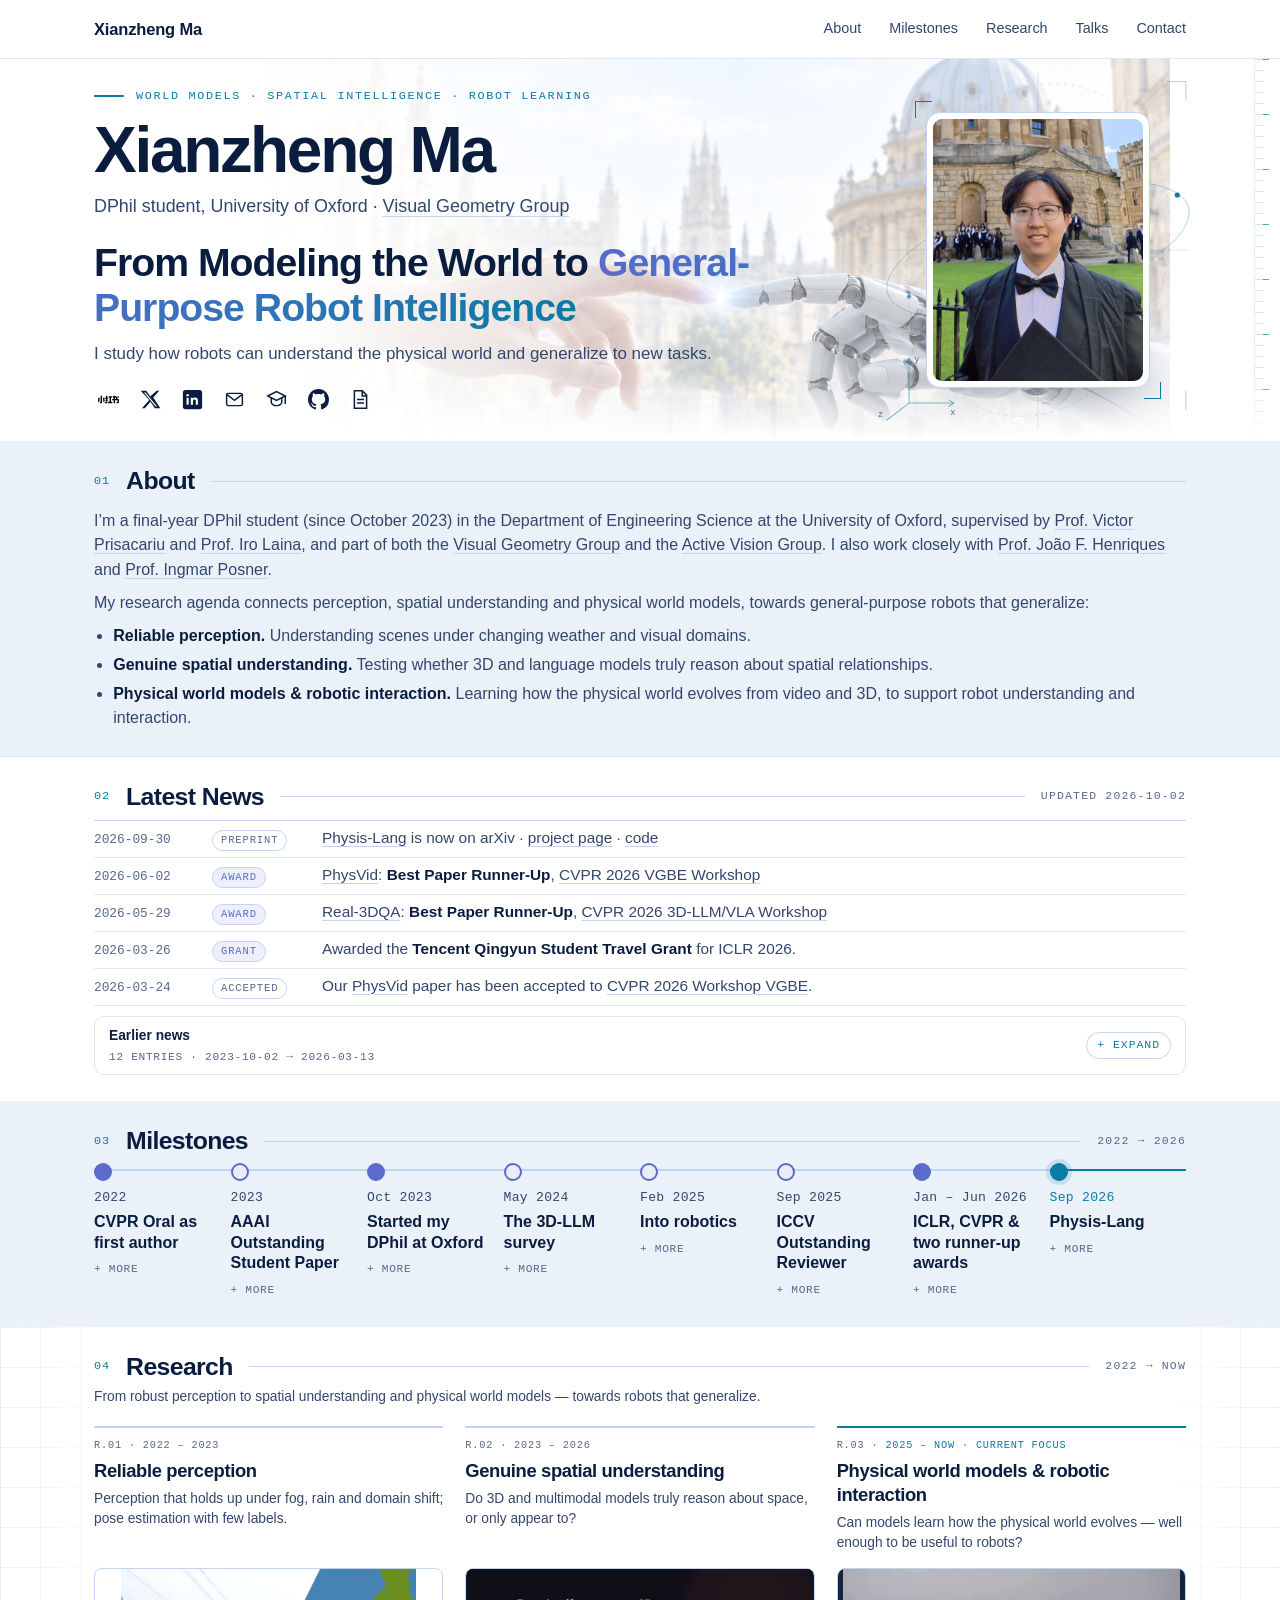
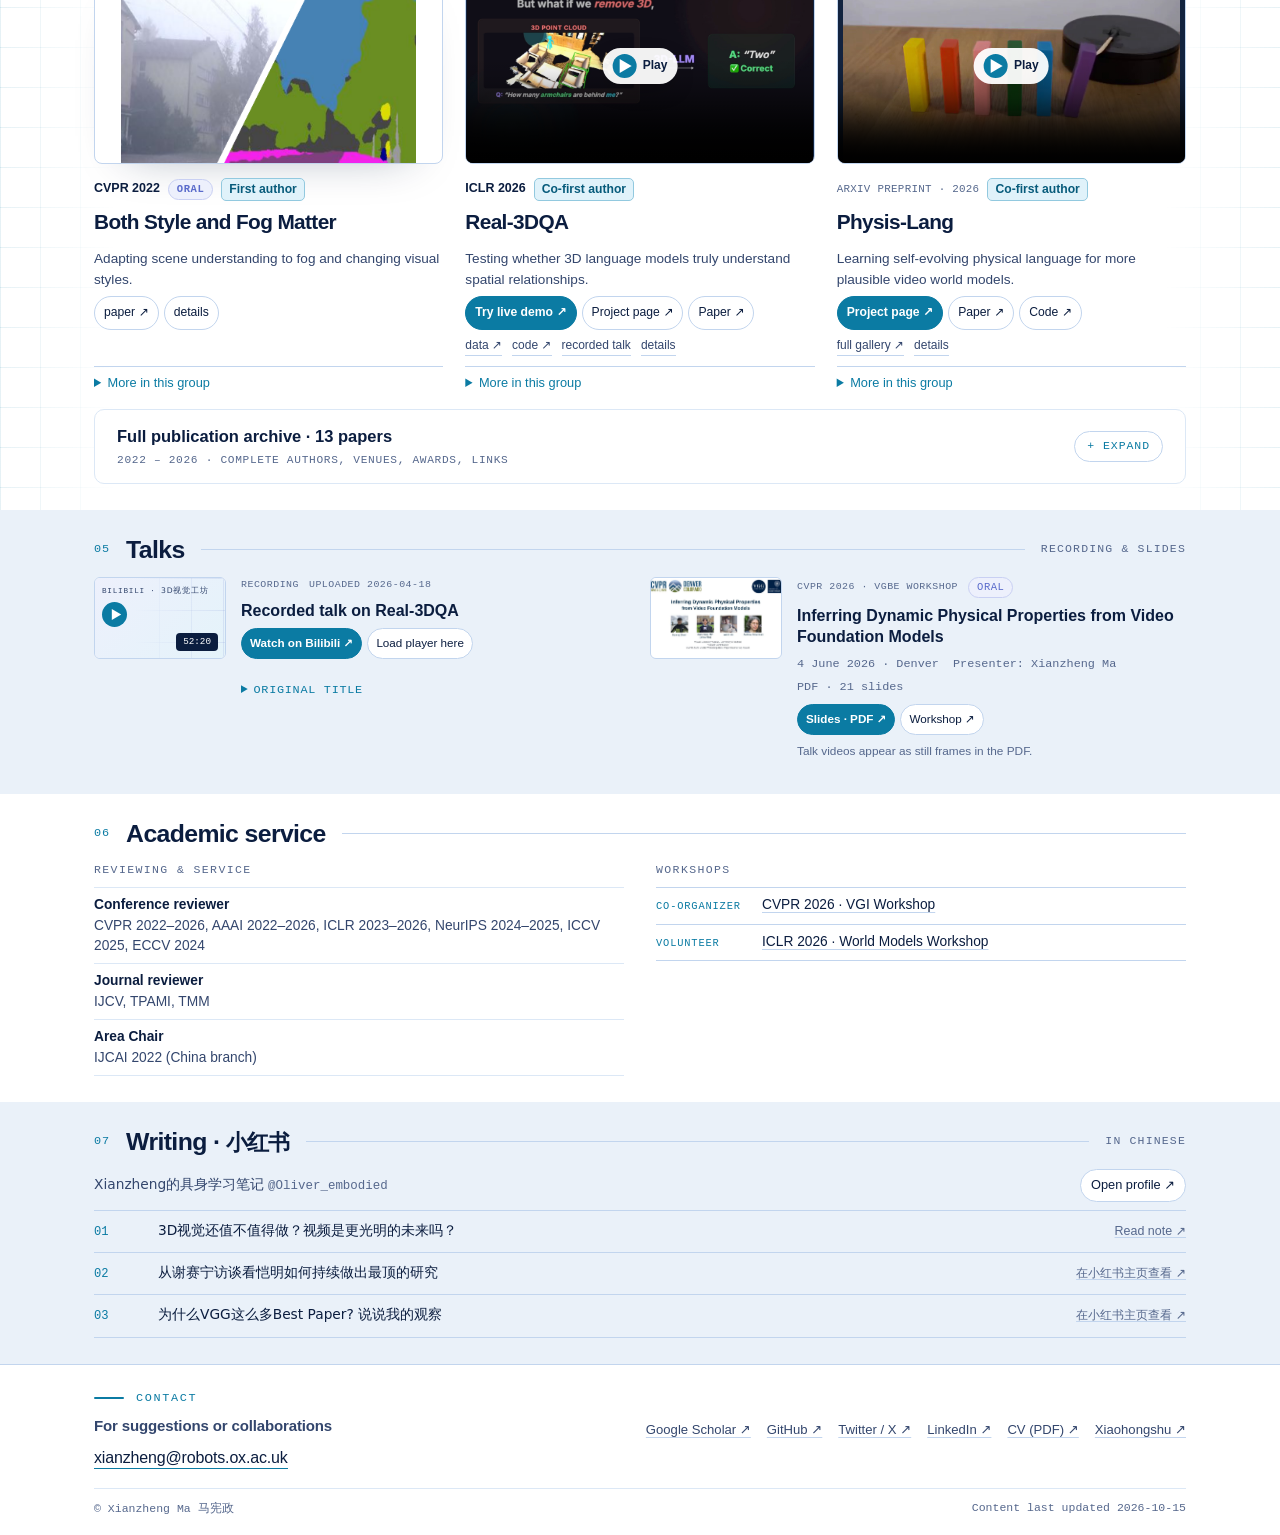
==== commit 1faaf23f: "Refine hero layout, final-year bio and compact news" ====
--- a/index.html
+++ b/index.html
@@ -490,6 +490,29 @@
 .hero::after{background:linear-gradient(90deg,#fff 0%,rgba(255,255,255,.94) 24%,rgba(255,255,255,.65) 43%,rgba(255,255,255,0) 59%),linear-gradient(0deg,#fff 0%,rgba(255,255,255,0) 16%)}
 @media(max-width:900px){.hero::before{background-size:950px auto;background-position:calc(50% + 110px) 55%;opacity:.42}}
 @media(max-width:650px){.hero::before{background-size:750px auto;background-position:center 30%;opacity:.3}.hero::after{background:linear-gradient(0deg,rgba(255,255,255,.8),rgba(255,255,255,.12))}}
+/* Give the hands a clear strip beneath the portrait and text. */
+@media(min-width:901px){.hero{padding-bottom:180px}.hero::before{background-size:1000px auto;background-position:calc(50% + 80px) calc(100% + 60px)}.hero::after{background:linear-gradient(90deg,#fff 0%,rgba(255,255,255,.94) 24%,rgba(255,255,255,.55) 43%,rgba(255,255,255,0) 59%),linear-gradient(0deg,#fff 0%,rgba(255,255,255,0) 10%)}}
+/* Match the perceived cap height of the bilingual heading. */
+#writing h2 [lang="zh-Hans"]{font-size:.9em;font-weight:600}
+/* Keep the hands legible in the open area below the portrait. */
+@media(min-width:901px){.hero::before{opacity:.72}.hero::after{background:linear-gradient(90deg,#fff 0%,rgba(255,255,255,.95) 24%,rgba(255,255,255,.5) 43%,rgba(255,255,255,0) 59%),linear-gradient(0deg,#fff 0%,rgba(255,255,255,0) 5%)}}
+/* Restore the compact hero; separate the portrait and hands horizontally. */
+@media(min-width:901px){
+.hero{padding-bottom:28px}
+.hero::before{background-size:900px auto;background-position:calc(50% + 80px) 57%;opacity:.62}
+.hero::after{background:linear-gradient(90deg,#fff 0%,rgba(255,255,255,.96) 24%,rgba(255,255,255,.62) 43%,rgba(255,255,255,0) 58%),linear-gradient(0deg,#fff 0%,rgba(255,255,255,0) 16%)}
+.hero .id{transform:translateX(12px)}
+}
+@media(min-width:901px) and (max-width:1200px){.hero .id{transform:translateX(0px)}.hero::before{background-size:800px auto;background-position:calc(50% - 50px) 57%}}
+/* Compact news rows and history disclosure. */
+#news{padding-top:18px;padding-bottom:18px}
+#news .sh{margin-bottom:10px}
+#news .news li{padding-top:6px;padding-bottom:6px}
+#news .news p{line-height:1.4}
+#news .news-all{margin-top:10px}
+#news .news-all>summary{padding:8px 14px}
+#news .news-all>summary .st{font-size:.86rem}
+#news .news-all>summary .ind{padding:3px 10px}
 </style>
 </head>
 <body>
@@ -558,7 +581,7 @@
   </div>
 </section>
 
-<section id="about" class="band band-tint about about-intro" aria-labelledby="about-h"><div class="wrap"><div class="sh"><span class="no">01</span><h2 id="about-h">About</h2></div><div class="bio-copy"><p>I’m a DPhil student (since October 2023) in the Department of Engineering Science at the University of Oxford, supervised by <a href="https://www.robots.ox.ac.uk/~victor//" target="_blank" rel="noopener">Prof. Victor Prisacariu</a> and <a href="https://eng.ox.ac.uk/people/iro-laina/" target="_blank" rel="noopener">Prof. Iro Laina</a>, and part of both the <a href="https://www.robots.ox.ac.uk/~vgg/" target="_blank" rel="noopener">Visual Geometry Group</a> and the <a href="https://www.robots.ox.ac.uk/ActiveVision/index.html" target="_blank" rel="noopener">Active Vision Group</a>. I also work closely with <a href="https://www.robots.ox.ac.uk/~joao/" target="_blank" rel="noopener">Prof. João F. Henriques</a> and <a href="https://ori.ox.ac.uk/people/ingmar-posner" target="_blank" rel="noopener">Prof. Ingmar Posner</a>.</p>
+<section id="about" class="band band-tint about about-intro" aria-labelledby="about-h"><div class="wrap"><div class="sh"><span class="no">01</span><h2 id="about-h">About</h2></div><div class="bio-copy"><p>I’m a final-year DPhil student (since October 2023) in the Department of Engineering Science at the University of Oxford, supervised by <a href="https://www.robots.ox.ac.uk/~victor//" target="_blank" rel="noopener">Prof. Victor Prisacariu</a> and <a href="https://eng.ox.ac.uk/people/iro-laina/" target="_blank" rel="noopener">Prof. Iro Laina</a>, and part of both the <a href="https://www.robots.ox.ac.uk/~vgg/" target="_blank" rel="noopener">Visual Geometry Group</a> and the <a href="https://www.robots.ox.ac.uk/ActiveVision/index.html" target="_blank" rel="noopener">Active Vision Group</a>. I also work closely with <a href="https://www.robots.ox.ac.uk/~joao/" target="_blank" rel="noopener">Prof. João F. Henriques</a> and <a href="https://ori.ox.ac.uk/people/ingmar-posner" target="_blank" rel="noopener">Prof. Ingmar Posner</a>.</p>
             <p class="agenda-intro">My research agenda connects perception, spatial understanding and physical world models, towards general-purpose robots that generalize:</p>
             <ul class="research-agenda">
               <li><strong>Reliable perception.</strong> Understanding scenes under changing weather and visual domains.</li>
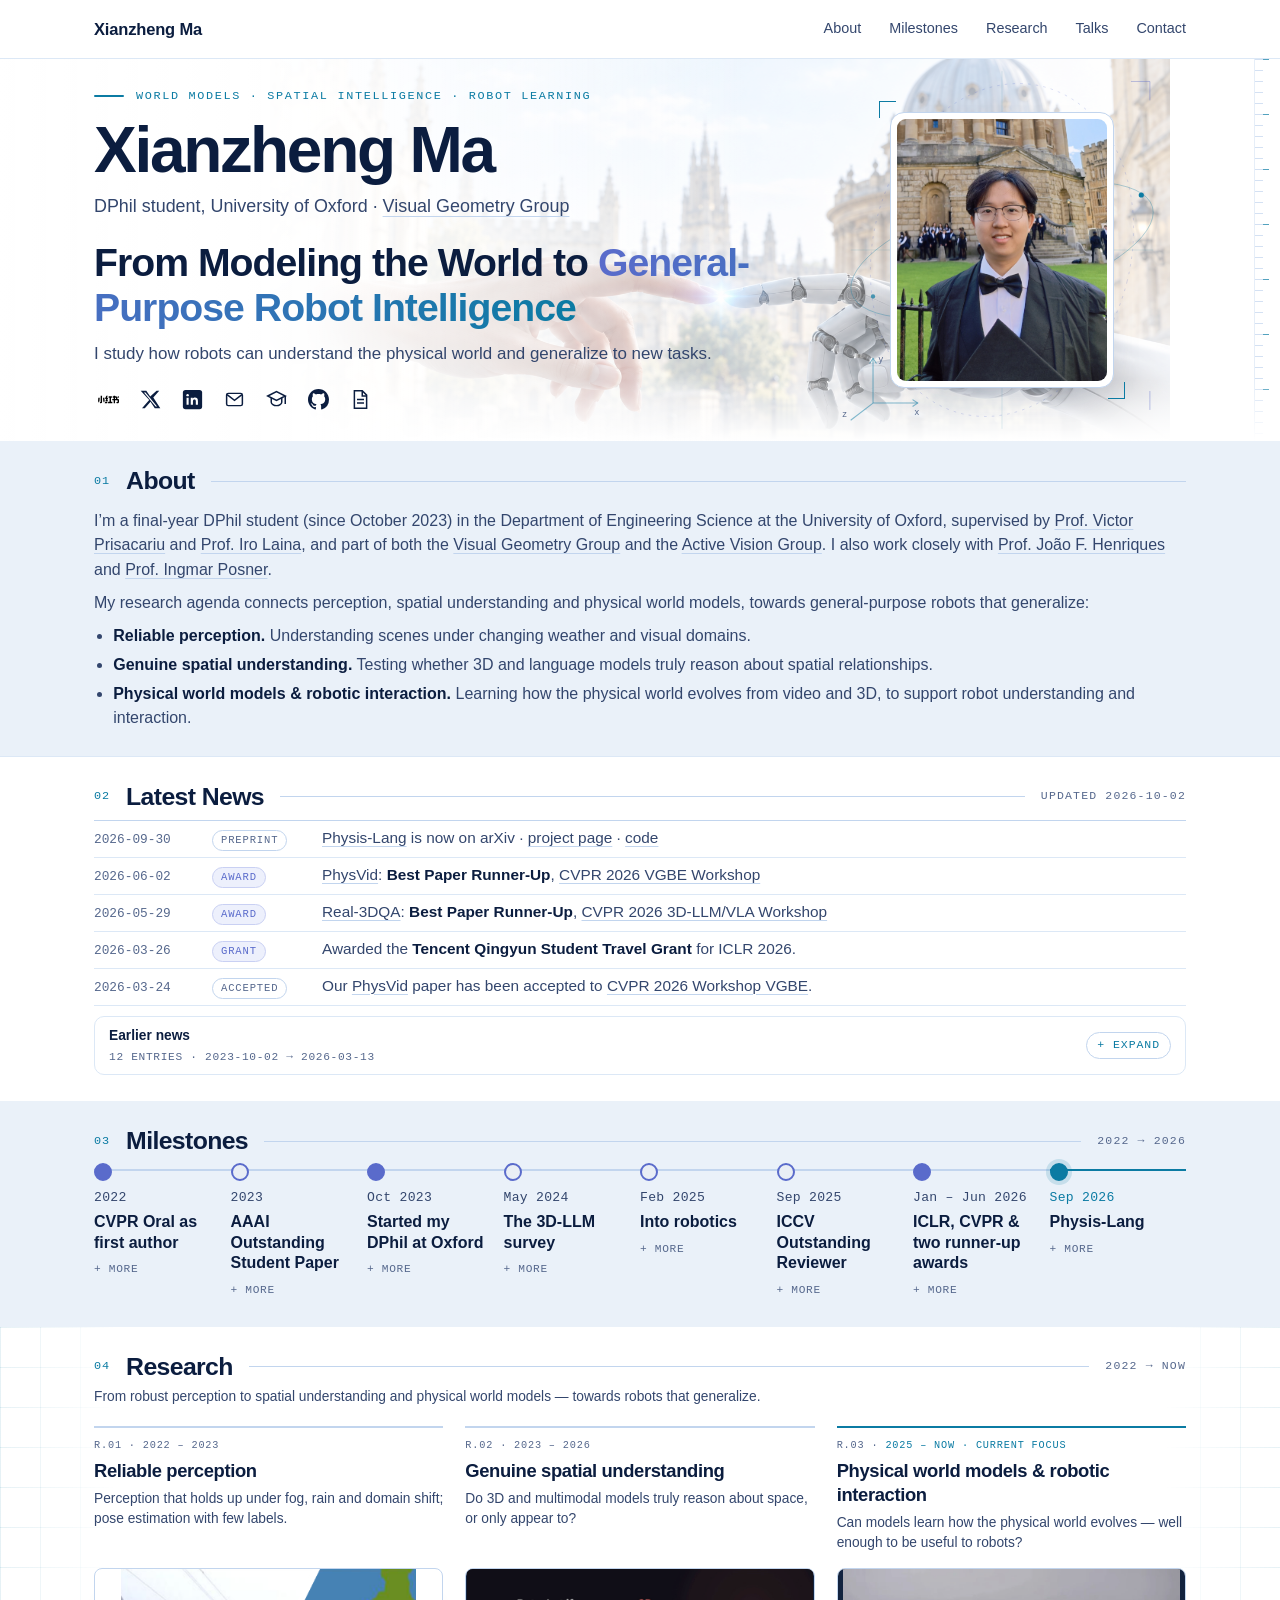
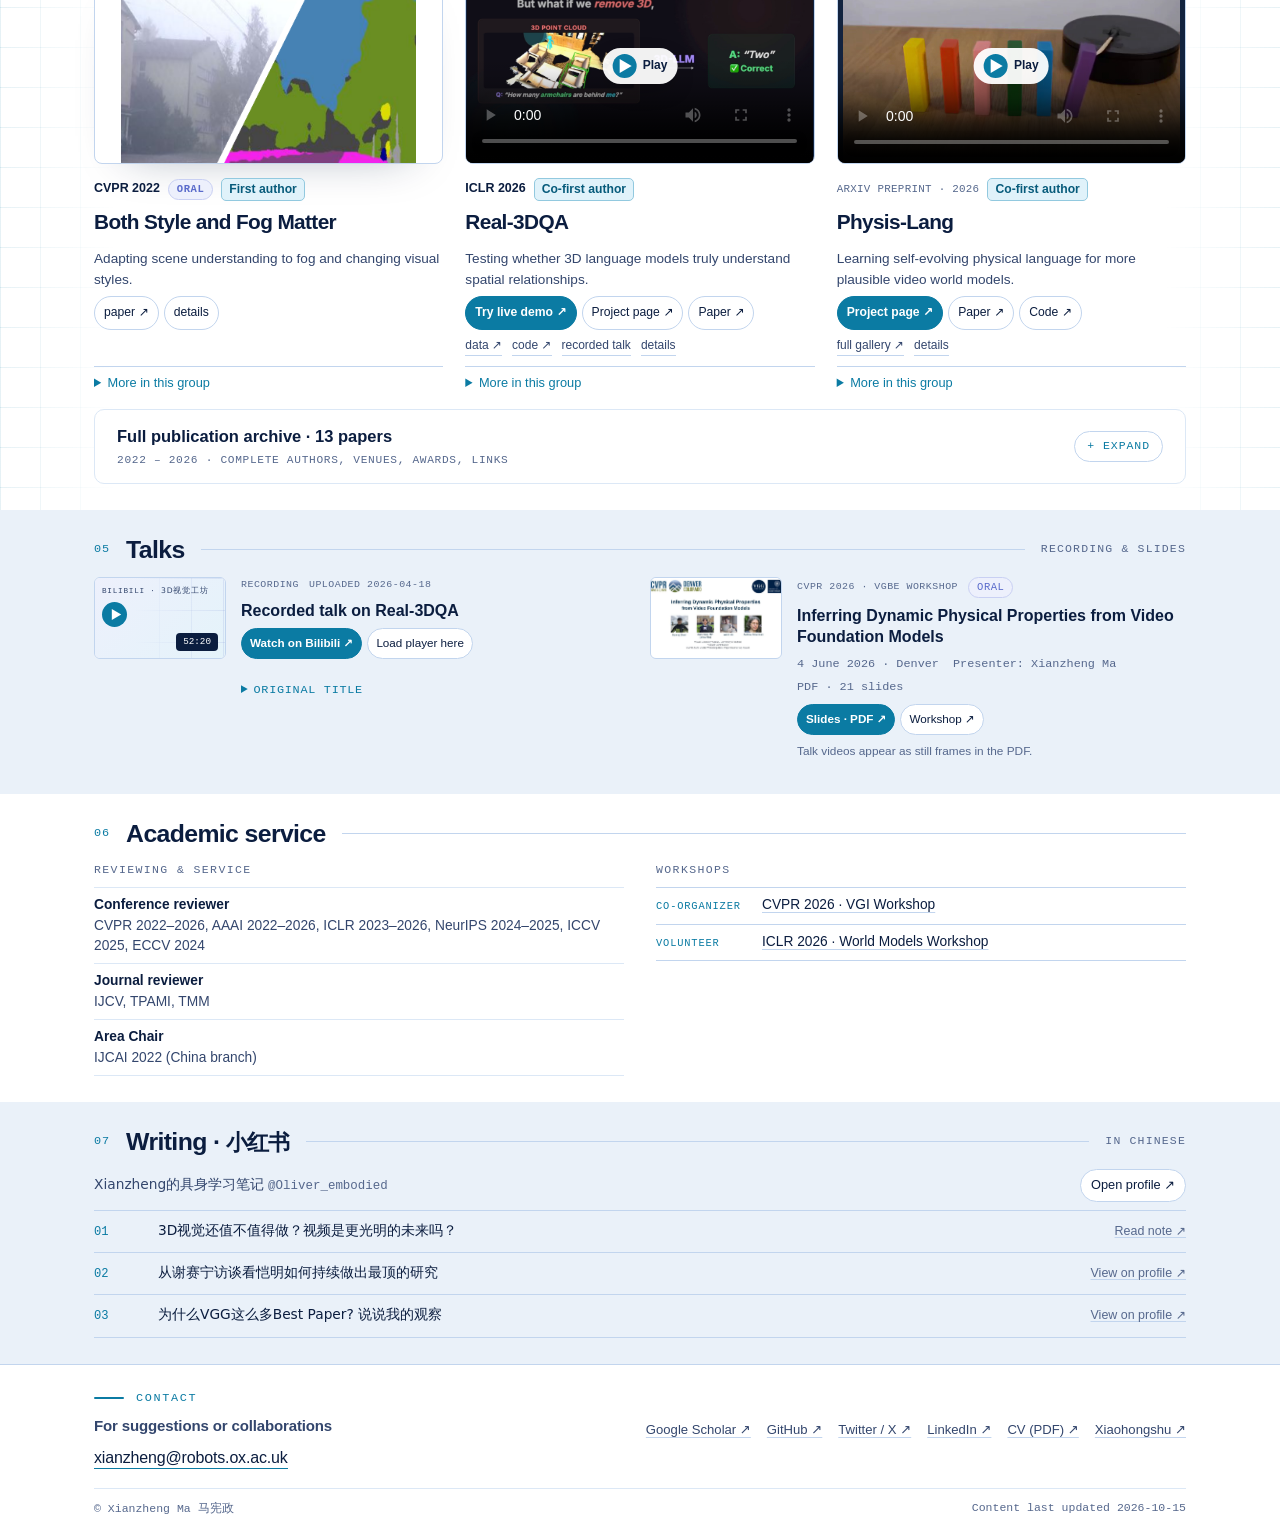
==== commit 1276543e: "Align portrait decorations and unify writing link labels" ====
--- a/index.html
+++ b/index.html
@@ -513,6 +513,10 @@
 #news .news-all>summary{padding:8px 14px}
 #news .news-all>summary .st{font-size:.86rem}
 #news .news-all>summary .ind{padding:3px 10px}
+/* Awards stand out from venue and presentation metadata. */
+.award.award-prize{font-family:var(--sans,system-ui,sans-serif);font-size:.78rem;font-weight:750;letter-spacing:0;text-transform:none;color:#80520a;background:#fff2cd;border-color:#dfb959;border-radius:5px;padding:3px 9px;line-height:1.4;vertical-align:middle}
+/* Keep the complete portrait and decoration as one left-shifted unit. */
+@media(min-width:901px){.hero .id{transform:translateX(-24px)}}
 </style>
 </head>
 <body>
@@ -675,7 +679,7 @@
             <li class="mini">
               <div class="thumb"><img loading="lazy" src="https://xianzhengma.github.io/assets/pub/2022/rsgr/thumbnail1.png" alt="Figure from Decorate the Newcomers: visual domain prompts for continual test-time adaptation"></div>
               <div>
-                <p class="venue"><span>AAAI 2023</span><span class="award">Outstanding Student Paper</span></p>
+                <p class="venue"><span>AAAI 2023</span><span class="award award-prize">Outstanding Student Paper</span></p>
                 <h4><a href="https://arxiv.org/pdf/2212.04145.pdf" target="_blank" rel="noopener">Decorate the Newcomers</a></h4>                <p class="pl"><a href="#p-decorate">details</a></p>
               </div>
             </li>
@@ -729,7 +733,7 @@
         <li class="mini">
           <div class="thumb"><img loading="lazy" src="https://xianzhengma.github.io/assets/pub/2025/physvid/thumbnail.png" alt="Figure from PhysVid: inferring dynamic physical properties from video"></div>
           <div>
-            <p class="venue"><span>CVPR 2026 Workshop VGBE</span><span class="award">Best Paper Runner-Up</span></p>
+            <p class="venue"><span>CVPR 2026 Workshop VGBE</span><span class="award award-prize">Best Paper Runner-Up</span></p>
             <h4><a href="https://arxiv.org/abs/2510.02311" target="_blank" rel="noopener">PhysVid</a></h4>            <p class="pl"><a href="https://github.com/xianzhengma/PhysVid" target="_blank" rel="noopener">code</a><a href="#talk-physvid">talk slides</a><a href="#p-physvid">details</a></p>
           </div>
         </li>
@@ -765,7 +769,7 @@
               <li class="pub" id="p-real3dqa">
                 <h4>Do 3D Large Language Models Really Understand 3D Spatial Relationships?<span class="gt">R.02</span></h4>
                 <p class="au"><b>Xianzheng Ma*</b>, Tao Sun*, Shuai Chen, Yash Bhalgat, Jindong Gu†, Angel X Chang, Iro Armeni, Iro Laina, Songyou Peng‡, Victor Adrian Prisacariu‡</p>
-                <p class="ve"><i>International Conference on Learning Representations (ICLR)</i> 2026; <i>CVPR 2026 3D-LLM/VLA Workshop</i> <span class="award">Best Paper Runner-Up Award</span></p>
+                <p class="ve"><i>International Conference on Learning Representations (ICLR)</i> 2026; <i>CVPR 2026 3D-LLM/VLA Workshop</i> <span class="award award-prize">Best Paper Runner-Up Award</span></p>
                 <p class="pl"><a href="https://arxiv.org/abs/2603.23523" target="_blank" rel="noopener">paper</a><a href="https://real-3dqa.github.io/" target="_blank" rel="noopener">project page</a><a href="https://huggingface.co/datasets/Oliver-Ma/Real-3DQA" target="_blank" rel="noopener">data</a><a href="https://github.com/xianzhengma/Real-3DQA" target="_blank" rel="noopener">code</a></p>
               </li>
               <li class="pub" id="p-siss">
@@ -785,7 +789,7 @@
                 <h4>Inferring Dynamic Physical Properties from Video Foundation Models<span class="gt">R.01</span></h4>
                 <p class="q">Can elasticity, viscosity and friction be read from video?</p>
                 <p class="au">Guanqi Zhan*, <b>Xianzheng Ma*</b>, Weidi Xie, Andrew Zisserman</p>
-                <p class="ve"><i>CVPR 2026 Workshop on Video Generative Models: Benchmarks and Evaluation (VGBE)</i> <span class="award">Best Paper Runner-Up</span> · arXiv preprint released 2025</p>
+                <p class="ve"><i>CVPR 2026 Workshop on Video Generative Models: Benchmarks and Evaluation (VGBE)</i> <span class="award award-prize">Best Paper Runner-Up</span> · arXiv preprint released 2025</p>
                 <p class="pl"><a href="https://arxiv.org/abs/2510.02311" target="_blank" rel="noopener">paper</a><a href="https://arxiv.org/pdf/2510.02311" target="_blank" rel="noopener">pdf</a><a href="https://github.com/xianzhengma/PhysVid" target="_blank" rel="noopener">code</a></p>
               </li>
             </ol>
@@ -831,7 +835,7 @@
                 <h4>Decorate the Newcomers: Visual Domain Prompt for Continual Test Time Adaptation<span class="gt">R.03</span></h4>
                 <p class="q">How can a model keep adapting as test domains keep changing?</p>
                 <p class="au">Yulu Gan, <b>Xianzheng Ma</b>, Yan Bai, Yihang Lou, Renrui Zhang, Nian Shi, Lin Luo</p>
-                <p class="ve"><i>AAAI Conference on Artificial Intelligence (AAAI)</i> 2023 <span class="award">Outstanding Student Paper</span></p>
+                <p class="ve"><i>AAAI Conference on Artificial Intelligence (AAAI)</i> 2023 <span class="award award-prize">Outstanding Student Paper</span></p>
                 <p class="pl"><a href="https://arxiv.org/pdf/2212.04145.pdf" target="_blank" rel="noopener">paper</a></p>
               </li>
             </ol>
@@ -940,8 +944,8 @@
     </div>
     <ol class="notes" aria-label="Selected essays on research">
       <li><span class="n">01</span><p class="t" lang="zh-Hans"><a href="https://www.xiaohongshu.com/explore/69d53b27000000002a0386af" target="_blank" rel="noopener">3D视觉还值不值得做？视频是更光明的未来吗？</a></p><a class="via" href="https://www.xiaohongshu.com/explore/69d53b27000000002a0386af" target="_blank" rel="noopener">Read note ↗</a></li>
-      <li><span class="n">02</span><p class="t" lang="zh-Hans"><a href="https://www.xiaohongshu.com/user/profile/698a25020000000026039251" target="_blank" rel="noopener">从谢赛宁访谈看恺明如何持续做出最顶的研究</a></p><a class="via" href="https://www.xiaohongshu.com/user/profile/698a25020000000026039251" target="_blank" rel="noopener">在小红书主页查看 ↗</a></li>
-      <li><span class="n">03</span><p class="t" lang="zh-Hans"><a href="https://www.xiaohongshu.com/user/profile/698a25020000000026039251" target="_blank" rel="noopener">为什么VGG这么多Best Paper? 说说我的观察</a></p><a class="via" href="https://www.xiaohongshu.com/user/profile/698a25020000000026039251" target="_blank" rel="noopener">在小红书主页查看 ↗</a></li>
+      <li><span class="n">02</span><p class="t" lang="zh-Hans"><a href="https://www.xiaohongshu.com/user/profile/698a25020000000026039251" target="_blank" rel="noopener">从谢赛宁访谈看恺明如何持续做出最顶的研究</a></p><a class="via" href="https://www.xiaohongshu.com/user/profile/698a25020000000026039251" target="_blank" rel="noopener">View on profile ↗</a></li>
+      <li><span class="n">03</span><p class="t" lang="zh-Hans"><a href="https://www.xiaohongshu.com/user/profile/698a25020000000026039251" target="_blank" rel="noopener">为什么VGG这么多Best Paper? 说说我的观察</a></p><a class="via" href="https://www.xiaohongshu.com/user/profile/698a25020000000026039251" target="_blank" rel="noopener">View on profile ↗</a></li>
     </ol>
   </div>
 </section>
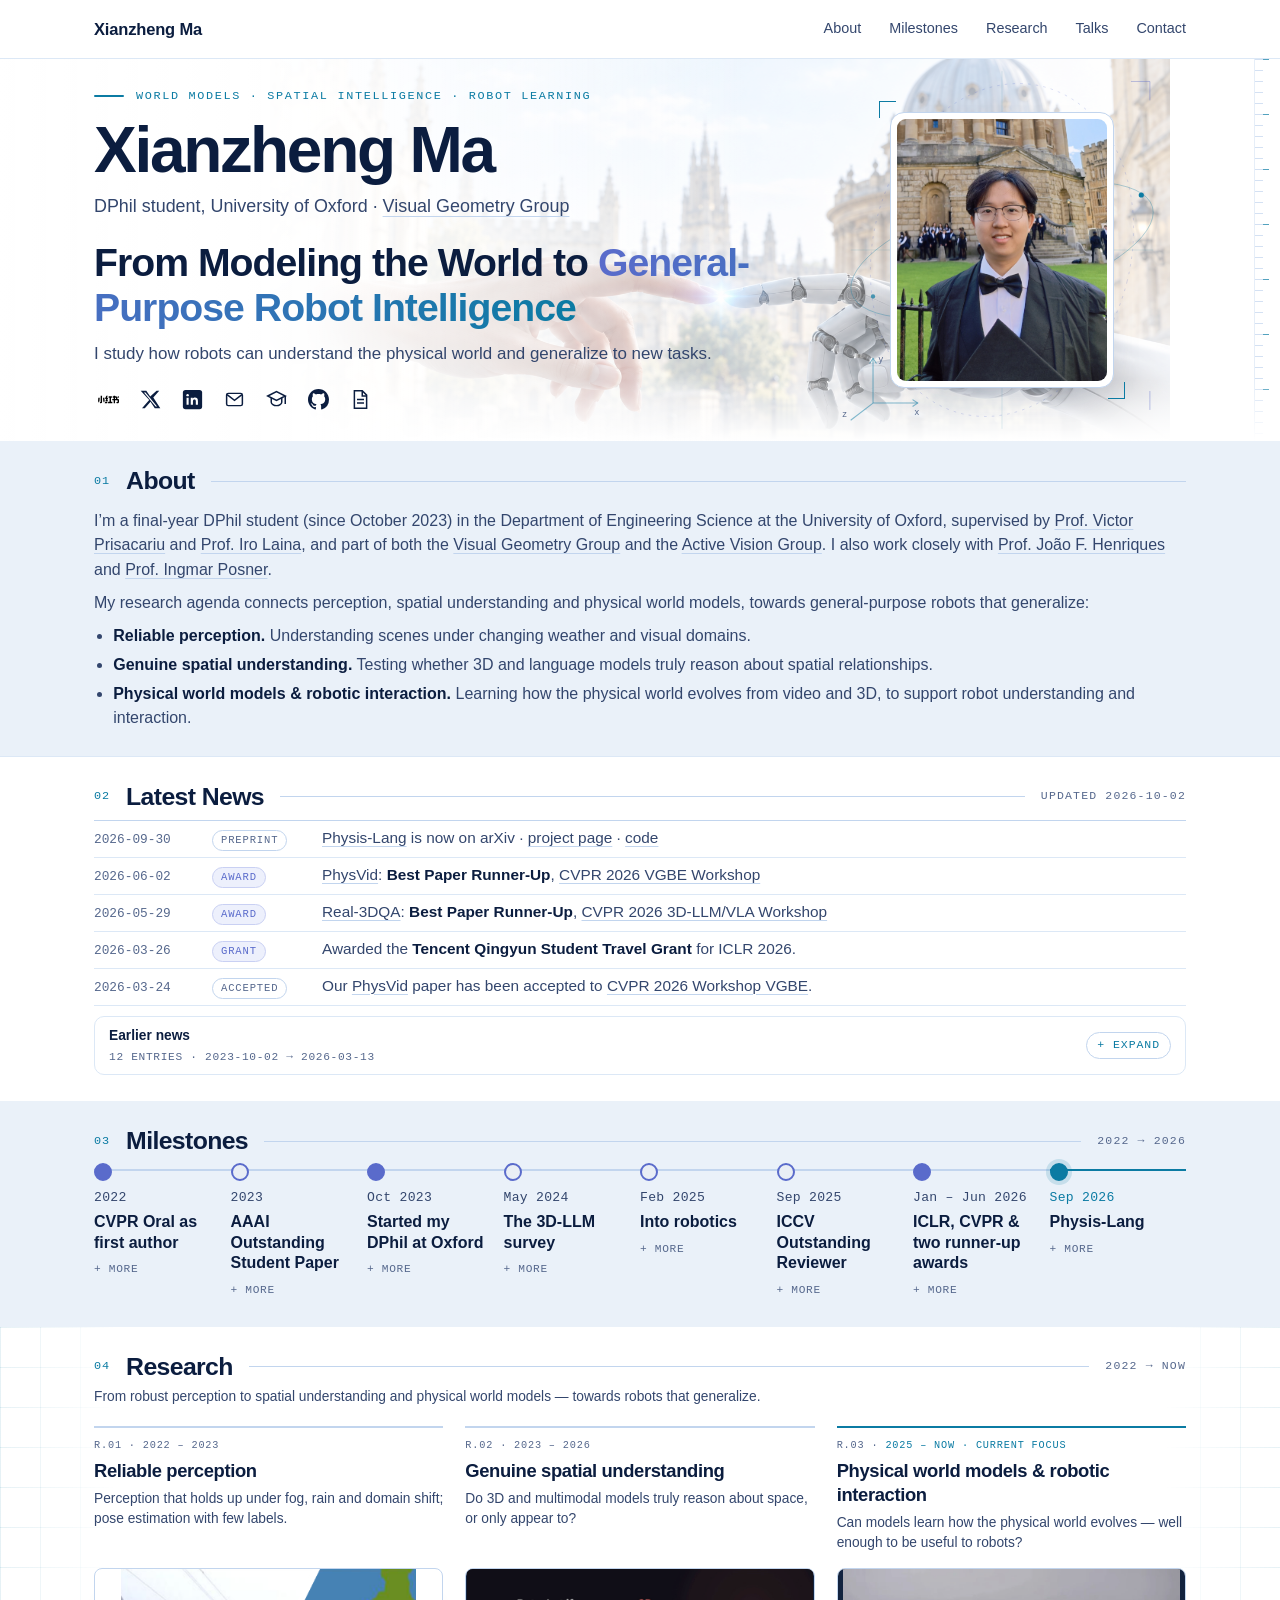
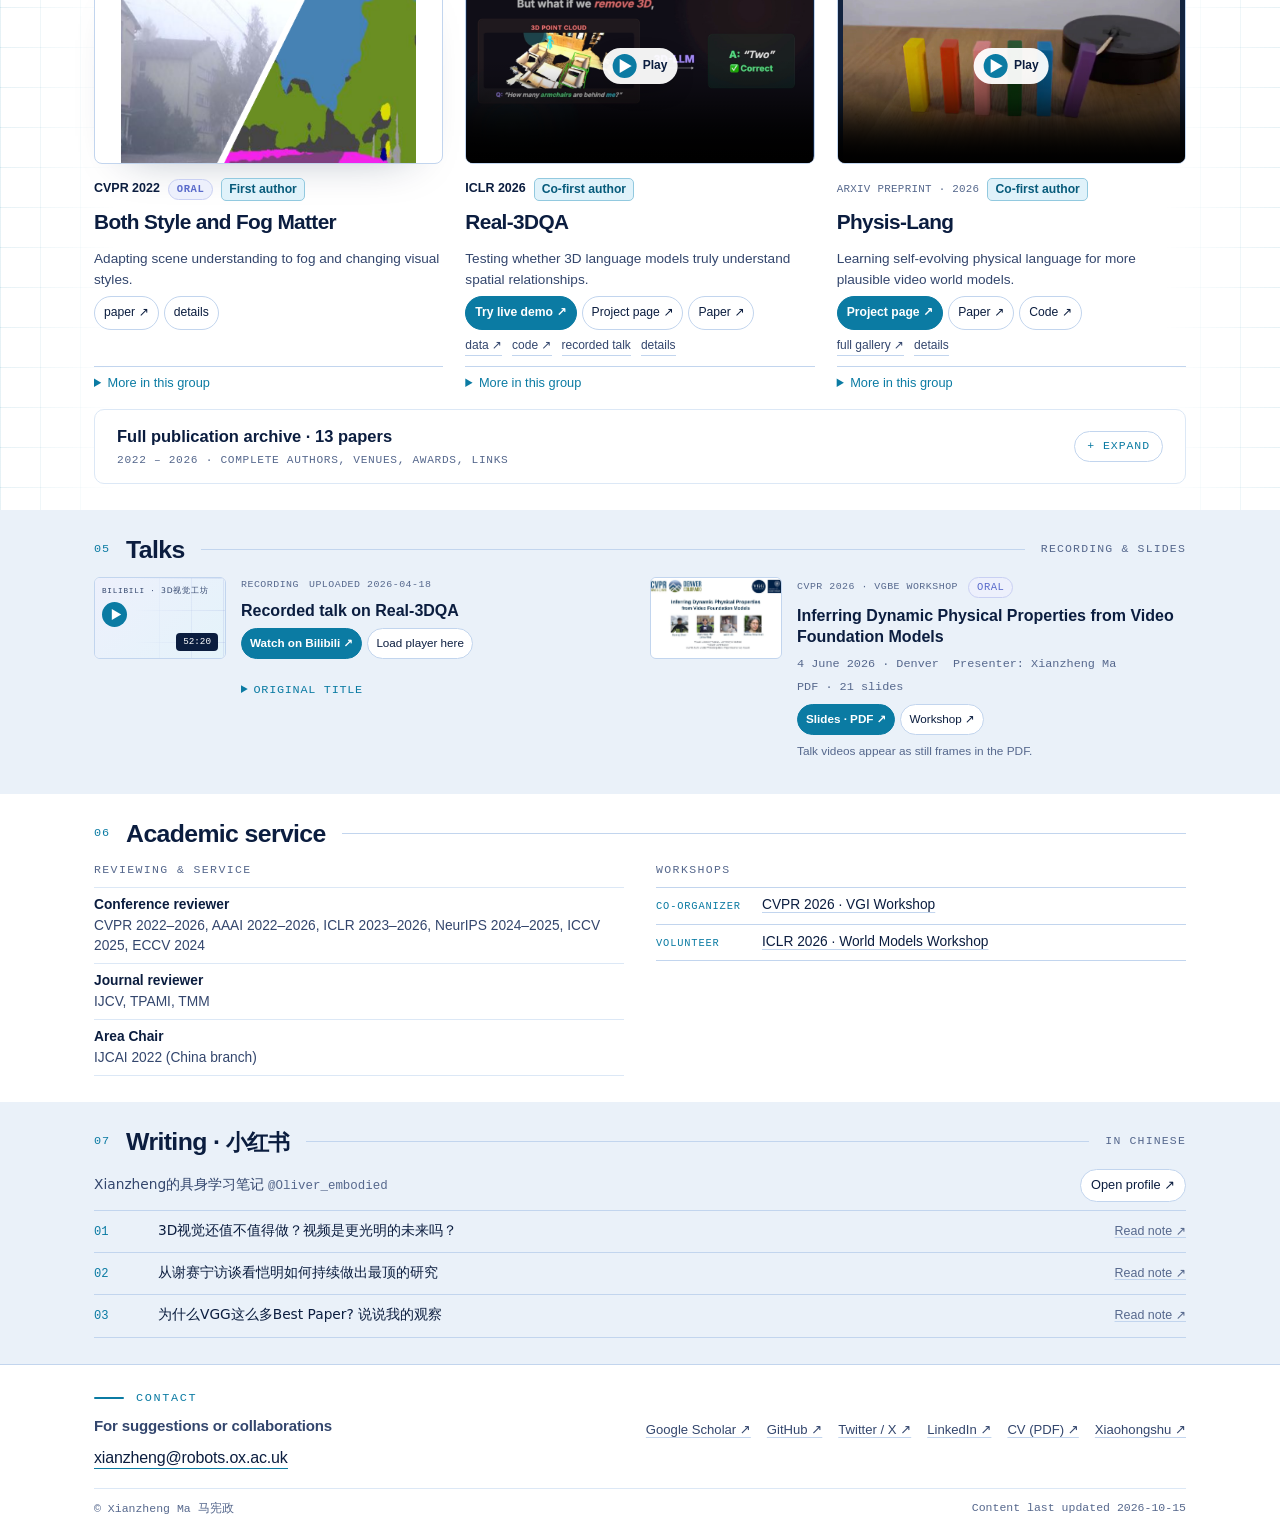
==== commit 533ce8b0: "Use Read note consistently for writing links" ====
--- a/index.html
+++ b/index.html
@@ -944,8 +944,8 @@
     </div>
     <ol class="notes" aria-label="Selected essays on research">
       <li><span class="n">01</span><p class="t" lang="zh-Hans"><a href="https://www.xiaohongshu.com/explore/69d53b27000000002a0386af" target="_blank" rel="noopener">3D视觉还值不值得做？视频是更光明的未来吗？</a></p><a class="via" href="https://www.xiaohongshu.com/explore/69d53b27000000002a0386af" target="_blank" rel="noopener">Read note ↗</a></li>
-      <li><span class="n">02</span><p class="t" lang="zh-Hans"><a href="https://www.xiaohongshu.com/user/profile/698a25020000000026039251" target="_blank" rel="noopener">从谢赛宁访谈看恺明如何持续做出最顶的研究</a></p><a class="via" href="https://www.xiaohongshu.com/user/profile/698a25020000000026039251" target="_blank" rel="noopener">View on profile ↗</a></li>
-      <li><span class="n">03</span><p class="t" lang="zh-Hans"><a href="https://www.xiaohongshu.com/user/profile/698a25020000000026039251" target="_blank" rel="noopener">为什么VGG这么多Best Paper? 说说我的观察</a></p><a class="via" href="https://www.xiaohongshu.com/user/profile/698a25020000000026039251" target="_blank" rel="noopener">View on profile ↗</a></li>
+      <li><span class="n">02</span><p class="t" lang="zh-Hans"><a href="https://www.xiaohongshu.com/user/profile/698a25020000000026039251" target="_blank" rel="noopener">从谢赛宁访谈看恺明如何持续做出最顶的研究</a></p><a class="via" href="https://www.xiaohongshu.com/user/profile/698a25020000000026039251" target="_blank" rel="noopener">Read note ↗</a></li>
+      <li><span class="n">03</span><p class="t" lang="zh-Hans"><a href="https://www.xiaohongshu.com/user/profile/698a25020000000026039251" target="_blank" rel="noopener">为什么VGG这么多Best Paper? 说说我的观察</a></p><a class="via" href="https://www.xiaohongshu.com/user/profile/698a25020000000026039251" target="_blank" rel="noopener">Read note ↗</a></li>
     </ol>
   </div>
 </section>
